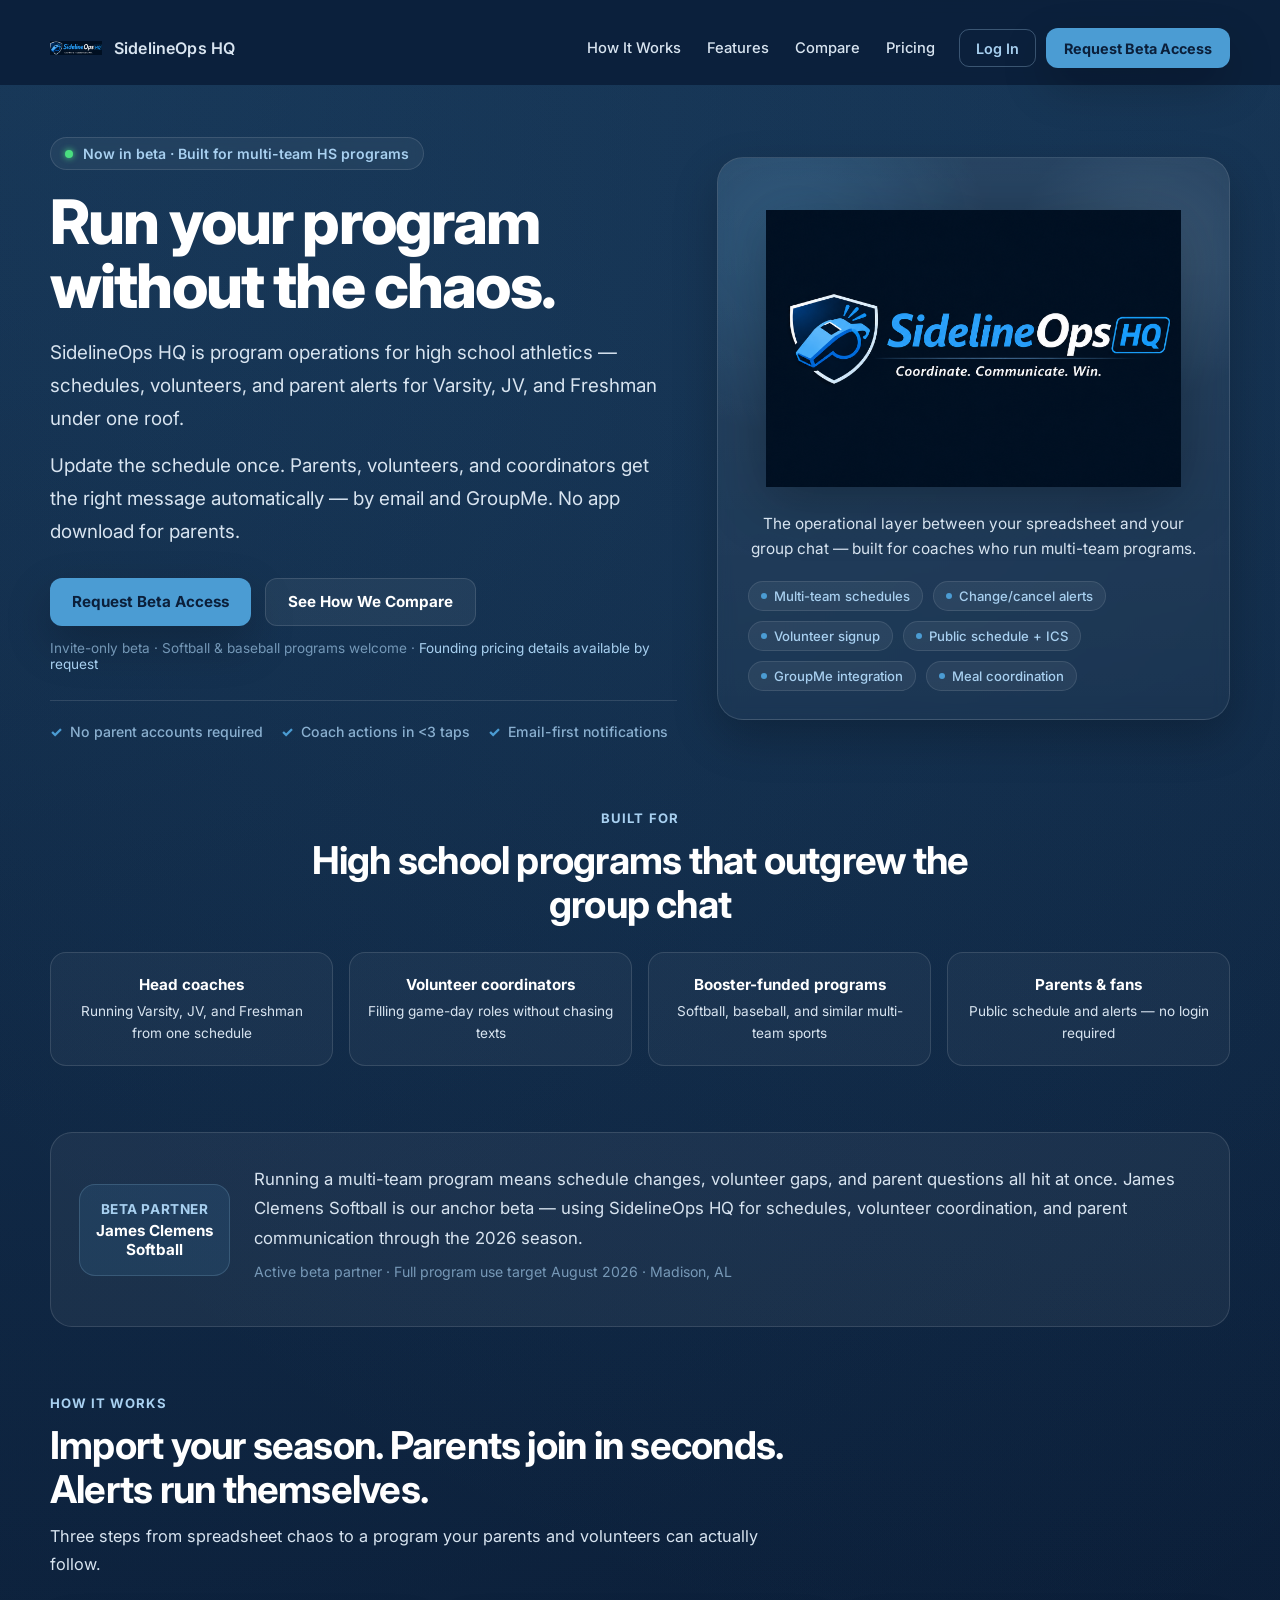
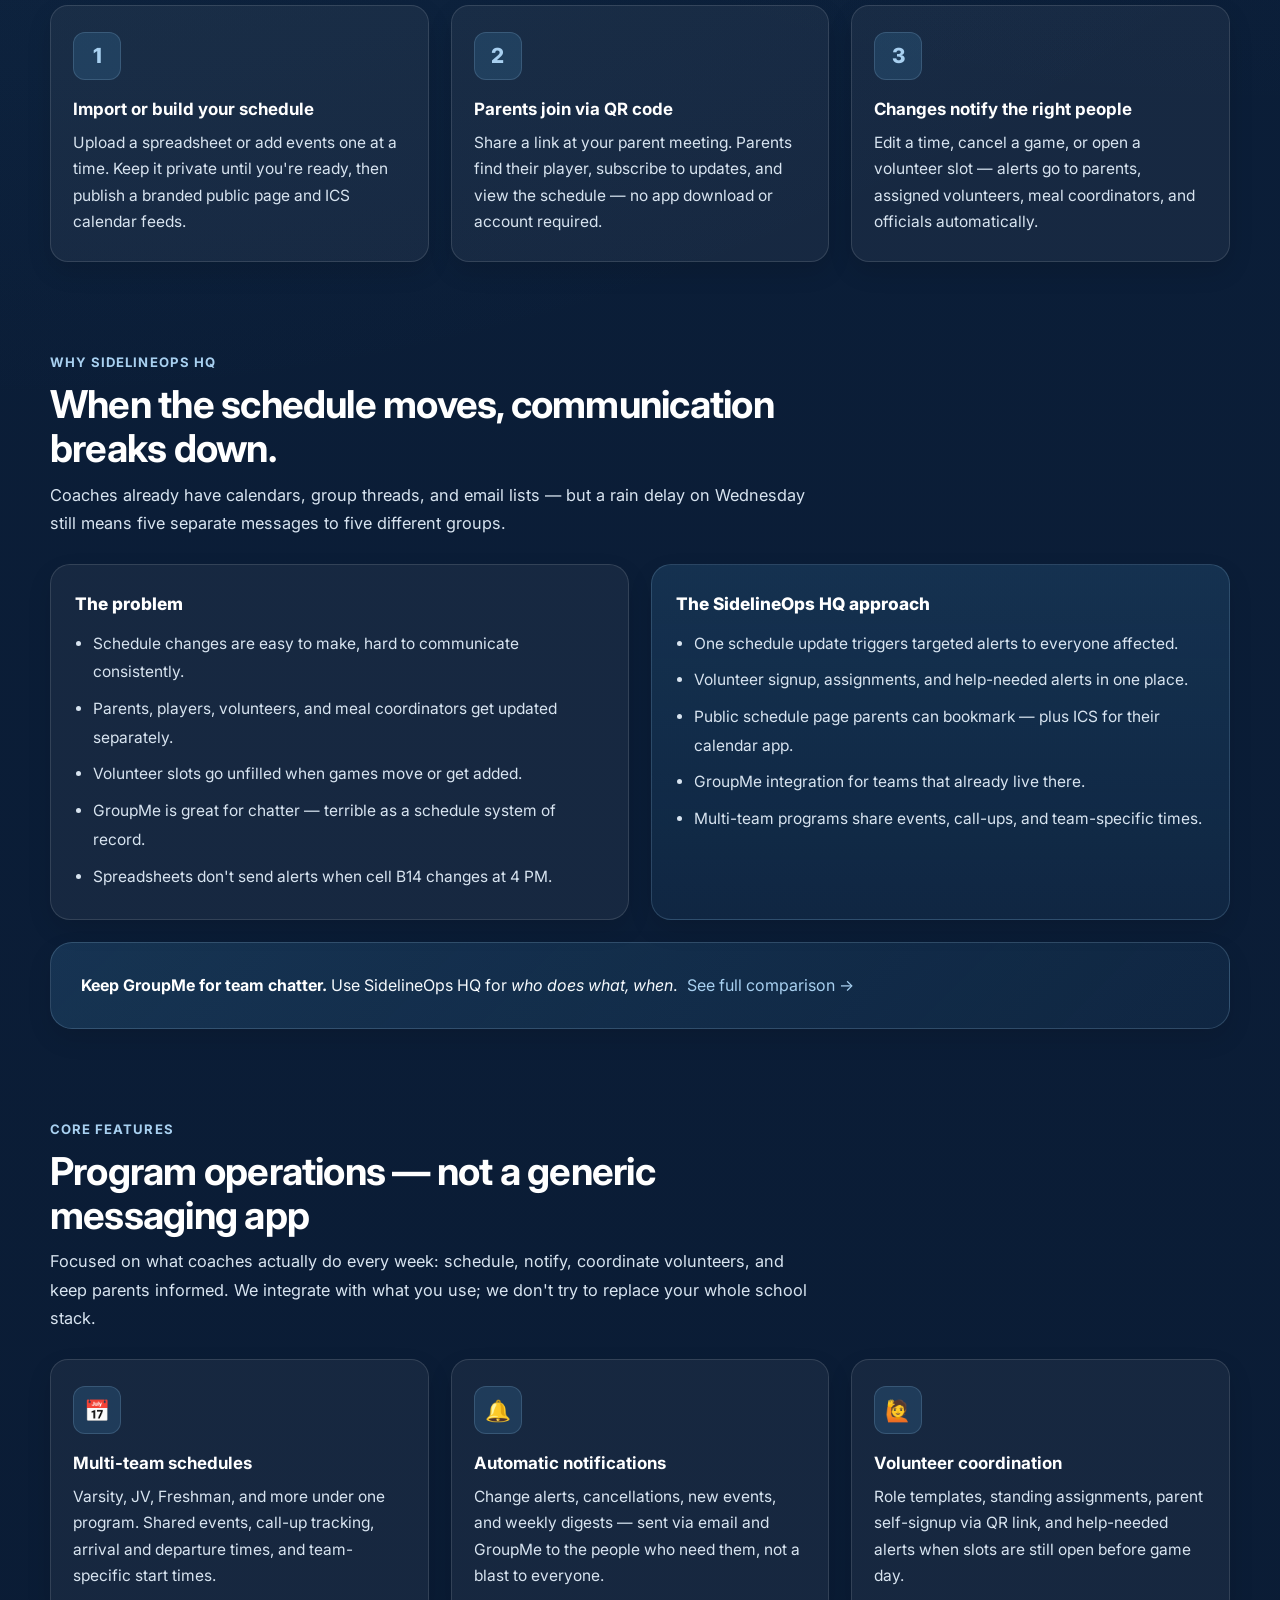
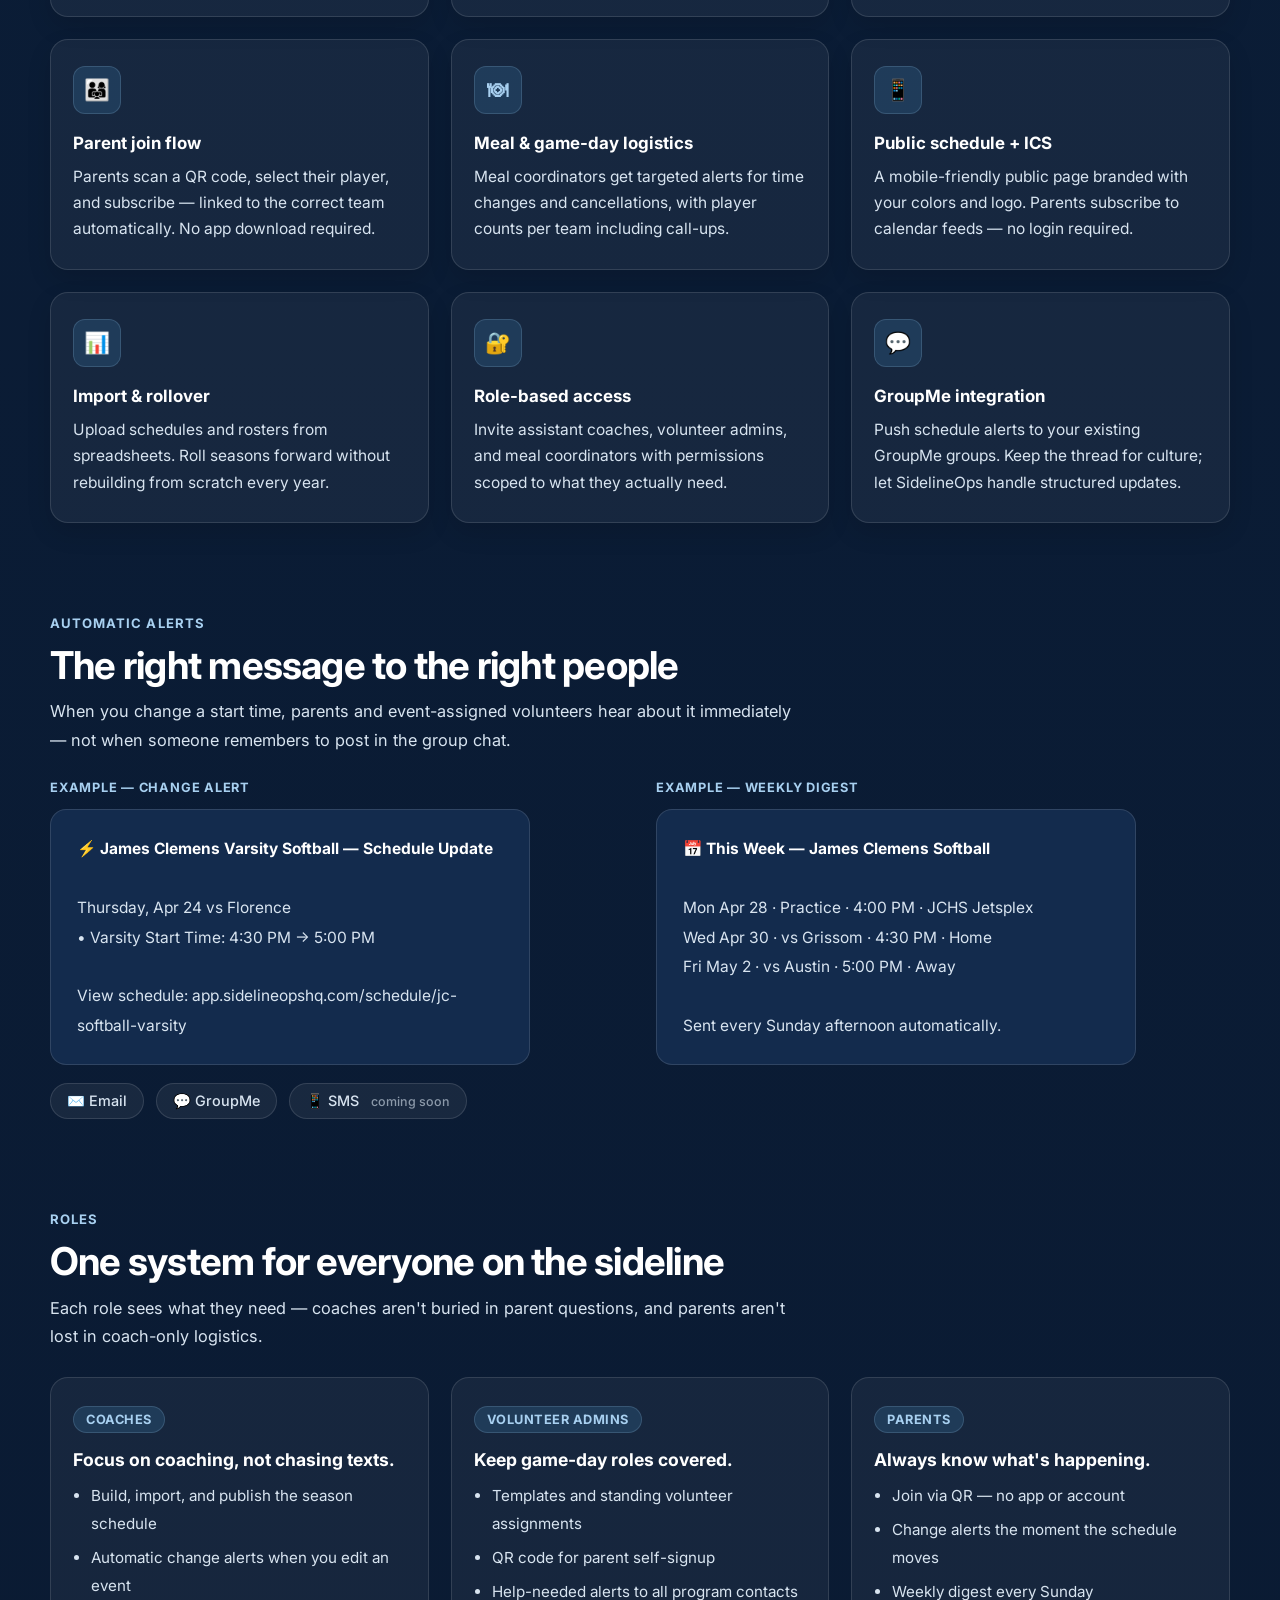
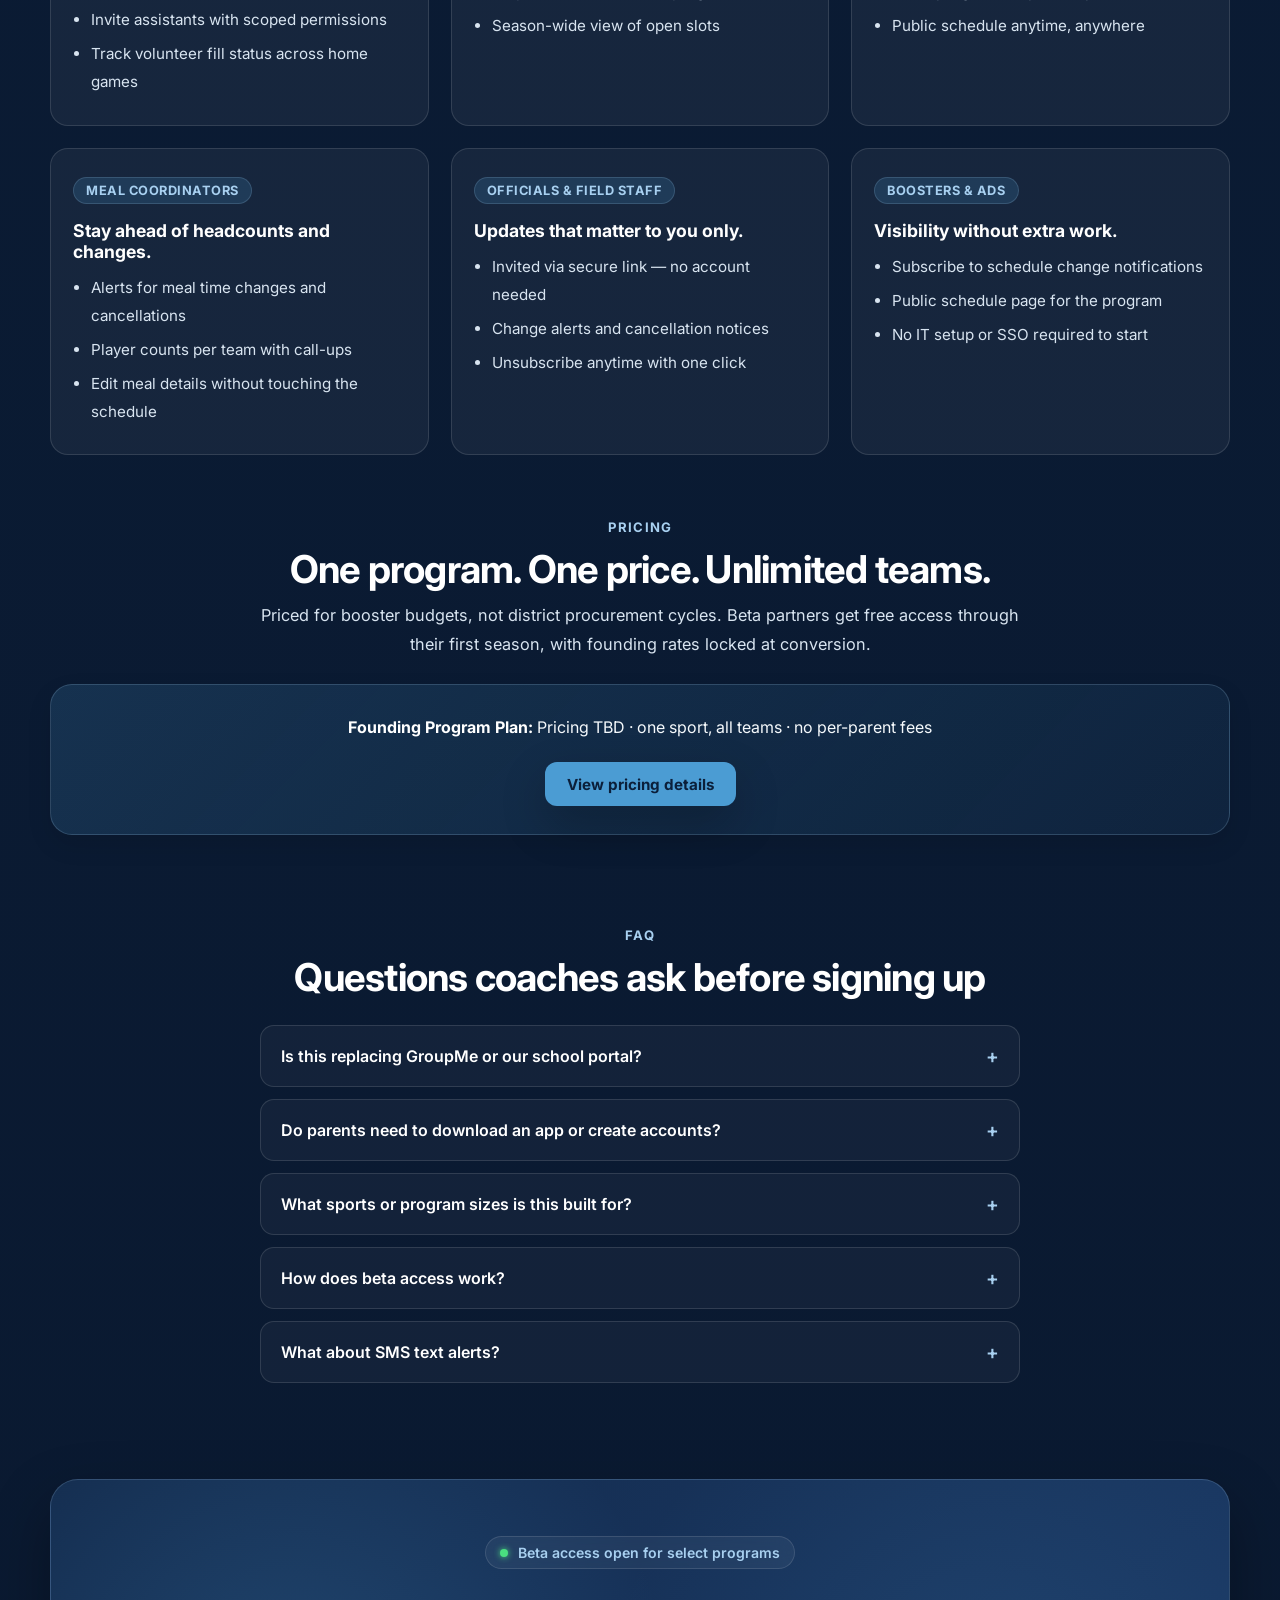
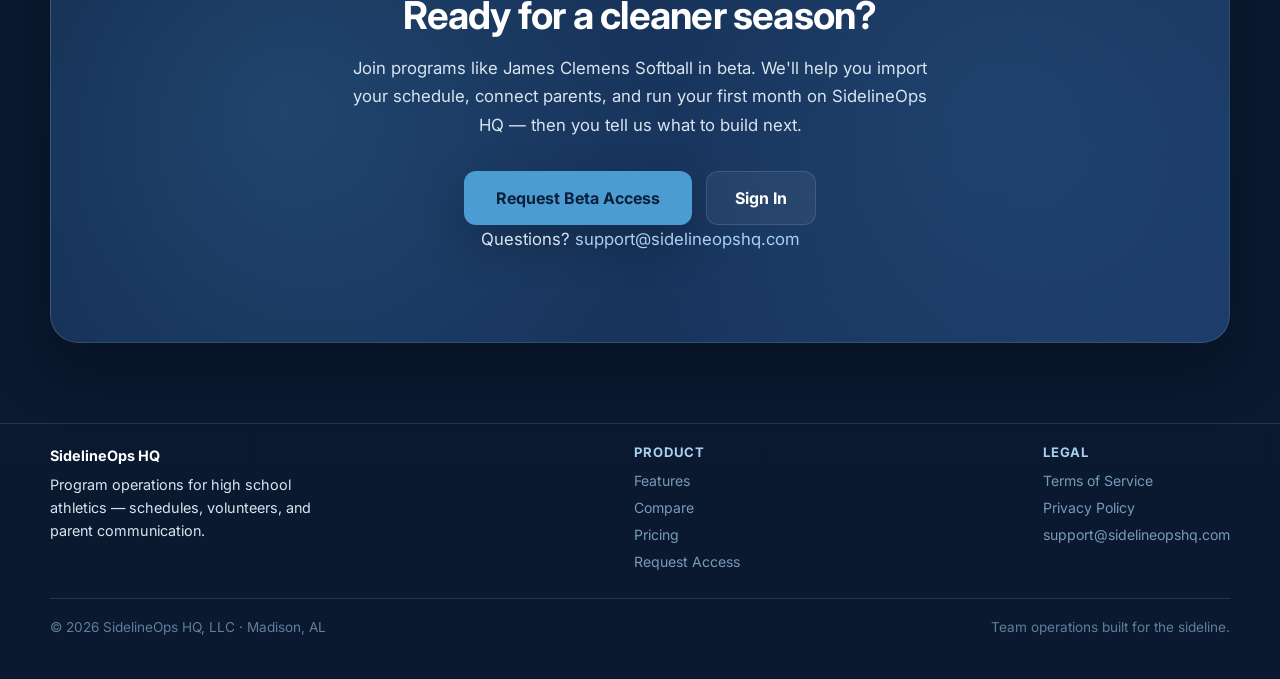
==== index.html @ b959f6b9 "Update pricing tier placeholders" ====
<!DOCTYPE html>
<html lang="en">
<head>
  <meta charset="UTF-8" />
  <meta name="viewport" content="width=device-width, initial-scale=1.0" />
  <title>SidelineOps HQ | Program operations for high school athletics</title>
  <meta name="description" content="Schedules, volunteers, and parent alerts for high school athletic programs. Multi-team support, automatic change notifications, public schedule — no parent app required." />
  <link rel="canonical" href="https://www.sidelineopshq.com/" />
  <meta property="og:type" content="website" />
  <meta property="og:url" content="https://www.sidelineopshq.com/" />
  <meta property="og:title" content="SidelineOps HQ — Run your program without the chaos" />
  <meta property="og:description" content="Program operations for high school athletics. Schedules, volunteers, and parent communication for Varsity, JV, and Freshman — in one place." />
  <meta property="og:image" content="https://www.sidelineopshq.com/assets/sidelineops-logo.png" />
  <meta name="twitter:card" content="summary_large_image" />
  <meta name="twitter:title" content="SidelineOps HQ — High school athletic program operations" />
  <meta name="twitter:description" content="Update your schedule once. Parents, volunteers, and coordinators get the right alert automatically." />
  <link rel="preconnect" href="https://fonts.googleapis.com" />
  <link rel="preconnect" href="https://fonts.gstatic.com" crossorigin />
  <link href="https://fonts.googleapis.com/css2?family=Inter:wght@400;500;600;700;800&display=swap" rel="stylesheet" />
  <link rel="icon" href="assets/sidelineops-favicon.ico" />
  <link rel="stylesheet" href="assets/site.css" />
  <script type="application/ld+json">
  {
    "@context": "https://schema.org",
    "@type": "SoftwareApplication",
    "name": "SidelineOps HQ",
    "applicationCategory": "BusinessApplication",
    "operatingSystem": "Web",
    "description": "Program operations platform for high school athletics — schedules, volunteers, and parent communication.",
    "url": "https://app.sidelineopshq.com",
    "offers": {
      "@type": "Offer",
      "price": "TBD",
      "priceCurrency": "USD"
    }
  }
  </script>
</head>
<body>
  <div class="page">

    <header class="topbar">
      <div class="container brand-row">
        <a class="brand-mini" href="index.html">
          <img src="assets/sidelineops-logo-cropped.png" alt="SidelineOps HQ logo" />
          <span>SidelineOps HQ</span>
        </a>
        <nav class="nav-actions" aria-label="Main navigation">
          <div class="nav-links">
            <a class="nav-link" href="#how-it-works">How It Works</a>
            <a class="nav-link" href="#features">Features</a>
            <a class="nav-link" href="compare.html">Compare</a>
            <a class="nav-link" href="pricing.html">Pricing</a>
          </div>
          <button class="menu-toggle" type="button" aria-label="Open menu" aria-expanded="false">☰</button>
          <div class="nav-cta-group">
            <a class="btn-outline-small" href="https://app.sidelineopshq.com/login">Log In</a>
            <a class="btn btn-primary" style="min-height:40px;padding:0 18px;font-size:0.9rem;" href="https://app.sidelineopshq.com/signup">Request Beta Access</a>
          </div>
        </nav>
      </div>
    </header>

    <main>

      <!-- HERO -->
      <section class="hero">
        <div class="container hero-shell">
          <div class="hero-copy">
            <div class="eyebrow">
              <span class="beta-dot"></span>
              Now in beta · Built for multi-team HS programs
            </div>

            <h1>Run your program without the chaos.</h1>

            <p class="lead">
              SidelineOps HQ is program operations for high school athletics — schedules, volunteers,
              and parent alerts for Varsity, JV, and Freshman under one roof.
            </p>

            <p class="lead">
              Update the schedule once. Parents, volunteers, and coordinators get the right message
              automatically — by email and GroupMe. No app download for parents.
            </p>

            <div class="hero-actions">
              <a class="btn btn-primary" href="https://app.sidelineopshq.com/signup">
                Request Beta Access
              </a>
              <a class="btn btn-secondary" href="compare.html">
                See How We Compare
              </a>
            </div>
            <p class="hero-note">Invite-only beta · Softball &amp; baseball programs welcome · <a href="pricing.html" style="color:var(--carolina-light);">Founding pricing details available by request</a></p>

            <div class="hero-trust">
              <div class="trust-item"><span class="trust-icon">✓</span> No parent accounts required</div>
              <div class="trust-item"><span class="trust-icon">✓</span> Coach actions in &lt;3 taps</div>
              <div class="trust-item"><span class="trust-icon">✓</span> Email-first notifications</div>
            </div>
          </div>

          <div class="hero-panel">
            <div class="logo-card">
              <div class="logo-wrap">
                <img src="assets/sidelineops-logo.png" alt="SidelineOps HQ full logo" />
              </div>
              <div class="logo-caption">
                The operational layer between your spreadsheet and your group chat — built for coaches who run multi-team programs.
              </div>
              <div class="stat-row">
                <div class="stat-pill"><span class="stat-pill-dot"></span> Multi-team schedules</div>
                <div class="stat-pill"><span class="stat-pill-dot"></span> Change/cancel alerts</div>
                <div class="stat-pill"><span class="stat-pill-dot"></span> Volunteer signup</div>
                <div class="stat-pill"><span class="stat-pill-dot"></span> Public schedule + ICS</div>
                <div class="stat-pill"><span class="stat-pill-dot"></span> GroupMe integration</div>
                <div class="stat-pill"><span class="stat-pill-dot"></span> Meal coordination</div>
              </div>
            </div>
          </div>
        </div>
      </section>

      <!-- ICP -->
      <section class="section" style="padding-top:0;padding-bottom:40px;">
        <div class="container">
          <div class="section-header center">
            <div class="section-label">Built for</div>
            <h2>High school programs that outgrew the group chat</h2>
          </div>
          <div class="icp-grid">
            <div class="icp-item">
              <strong>Head coaches</strong>
              <span>Running Varsity, JV, and Freshman from one schedule</span>
            </div>
            <div class="icp-item">
              <strong>Volunteer coordinators</strong>
              <span>Filling game-day roles without chasing texts</span>
            </div>
            <div class="icp-item">
              <strong>Booster-funded programs</strong>
              <span>Softball, baseball, and similar multi-team sports</span>
            </div>
            <div class="icp-item">
              <strong>Parents &amp; fans</strong>
              <span>Public schedule and alerts — no login required</span>
            </div>
          </div>
        </div>
      </section>

      <!-- SOCIAL PROOF -->
      <section class="section" style="padding-top:0;padding-bottom:40px;">
        <div class="container">
          <div class="proof-band">
            <div class="proof-badge">
              <strong>Beta partner</strong>
              <span>James Clemens<br />Softball</span>
            </div>
            <div>
              <p class="proof-quote">
                Running a multi-team program means schedule changes, volunteer gaps, and parent questions
                all hit at once. James Clemens Softball is our anchor beta — using SidelineOps HQ for schedules,
                volunteer coordination, and parent communication through the 2026 season.
              </p>
              <p class="proof-attribution">Active beta partner · Full program use target August 2026 · Madison, AL</p>
            </div>
          </div>
        </div>
      </section>

      <!-- HOW IT WORKS -->
      <section class="section" id="how-it-works">
        <div class="container">
          <div class="section-header">
            <div class="section-label">How It Works</div>
            <h2>Import your season. Parents join in seconds. Alerts run themselves.</h2>
            <p class="section-subtext">
              Three steps from spreadsheet chaos to a program your parents and volunteers can actually follow.
            </p>
          </div>

          <div class="features">
            <div class="feature-card">
              <div class="feature-icon">1</div>
              <h3>Import or build your schedule</h3>
              <p>
                Upload a spreadsheet or add events one at a time. Keep it private until you're ready,
                then publish a branded public page and ICS calendar feeds.
              </p>
            </div>
            <div class="feature-card">
              <div class="feature-icon">2</div>
              <h3>Parents join via QR code</h3>
              <p>
                Share a link at your parent meeting. Parents find their player, subscribe to updates,
                and view the schedule — no app download or account required.
              </p>
            </div>
            <div class="feature-card">
              <div class="feature-icon">3</div>
              <h3>Changes notify the right people</h3>
              <p>
                Edit a time, cancel a game, or open a volunteer slot — alerts go to parents,
                assigned volunteers, meal coordinators, and officials automatically.
              </p>
            </div>
          </div>
        </div>
      </section>

      <!-- PROBLEM / SOLUTION -->
      <section class="section" id="why">
        <div class="container">
          <div class="section-header">
            <div class="section-label">Why SidelineOps HQ</div>
            <h2>When the schedule moves, communication breaks down.</h2>
            <p class="section-subtext">
              Coaches already have calendars, group threads, and email lists — but a rain delay on Wednesday
              still means five separate messages to five different groups.
            </p>
          </div>

          <div class="problem-solution-grid">
            <div class="ps-card problem-card">
              <div class="ps-title">The problem</div>
              <ul class="ps-list">
                <li>Schedule changes are easy to make, hard to communicate consistently.</li>
                <li>Parents, players, volunteers, and meal coordinators get updated separately.</li>
                <li>Volunteer slots go unfilled when games move or get added.</li>
                <li>GroupMe is great for chatter — terrible as a schedule system of record.</li>
                <li>Spreadsheets don't send alerts when cell B14 changes at 4 PM.</li>
              </ul>
            </div>

            <div class="ps-card solution-card">
              <div class="ps-title">The SidelineOps HQ approach</div>
              <ul class="ps-list">
                <li>One schedule update triggers targeted alerts to everyone affected.</li>
                <li>Volunteer signup, assignments, and help-needed alerts in one place.</li>
                <li>Public schedule page parents can bookmark — plus ICS for their calendar app.</li>
                <li>GroupMe integration for teams that already live there.</li>
                <li>Multi-team programs share events, call-ups, and team-specific times.</li>
              </ul>
            </div>
          </div>

          <div class="highlight-band" style="margin-top:22px;">
            <strong>Keep GroupMe for team chatter.</strong> Use SidelineOps HQ for <em>who does what, when</em>.
            <a href="compare.html" style="color:var(--carolina-light);margin-left:6px;">See full comparison →</a>
          </div>
        </div>
      </section>

      <!-- CORE FEATURES -->
      <section class="section" id="features">
        <div class="container">
          <div class="section-header">
            <div class="section-label">Core Features</div>
            <h2>Program operations — not a generic messaging app</h2>
            <p class="section-subtext">
              Focused on what coaches actually do every week: schedule, notify, coordinate volunteers,
              and keep parents informed. We integrate with what you use; we don't try to replace your whole school stack.
            </p>
          </div>

          <div class="features">
            <div class="feature-card">
              <div class="feature-icon">📅</div>
              <h3>Multi-team schedules</h3>
              <p>
                Varsity, JV, Freshman, and more under one program. Shared events, call-up tracking,
                arrival and departure times, and team-specific start times.
              </p>
            </div>

            <div class="feature-card">
              <div class="feature-icon">🔔</div>
              <h3>Automatic notifications</h3>
              <p>
                Change alerts, cancellations, new events, and weekly digests — sent via email and GroupMe
                to the people who need them, not a blast to everyone.
              </p>
            </div>

            <div class="feature-card">
              <div class="feature-icon">🙋</div>
              <h3>Volunteer coordination</h3>
              <p>
                Role templates, standing assignments, parent self-signup via QR link, and help-needed
                alerts when slots are still open before game day.
              </p>
            </div>

            <div class="feature-card">
              <div class="feature-icon">👨‍👩‍👧</div>
              <h3>Parent join flow</h3>
              <p>
                Parents scan a QR code, select their player, and subscribe — linked to the correct team
                automatically. No app download required.
              </p>
            </div>

            <div class="feature-card">
              <div class="feature-icon">🍽</div>
              <h3>Meal &amp; game-day logistics</h3>
              <p>
                Meal coordinators get targeted alerts for time changes and cancellations, with player
                counts per team including call-ups.
              </p>
            </div>

            <div class="feature-card">
              <div class="feature-icon">📱</div>
              <h3>Public schedule + ICS</h3>
              <p>
                A mobile-friendly public page branded with your colors and logo. Parents subscribe
                to calendar feeds — no login required.
              </p>
            </div>

            <div class="feature-card">
              <div class="feature-icon">📊</div>
              <h3>Import &amp; rollover</h3>
              <p>
                Upload schedules and rosters from spreadsheets. Roll seasons forward without rebuilding
                from scratch every year.
              </p>
            </div>

            <div class="feature-card">
              <div class="feature-icon">🔐</div>
              <h3>Role-based access</h3>
              <p>
                Invite assistant coaches, volunteer admins, and meal coordinators with permissions
                scoped to what they actually need.
              </p>
            </div>

            <div class="feature-card">
              <div class="feature-icon">💬</div>
              <h3>GroupMe integration</h3>
              <p>
                Push schedule alerts to your existing GroupMe groups. Keep the thread for culture;
                let SidelineOps handle structured updates.
              </p>
            </div>
          </div>
        </div>
      </section>

      <!-- NOTIFICATION CHANNELS -->
      <section class="section">
        <div class="container">
          <div class="section-header">
            <div class="section-label">Automatic alerts</div>
            <h2>The right message to the right people</h2>
            <p class="section-subtext">
              When you change a start time, parents and event-assigned volunteers hear about it immediately —
              not when someone remembers to post in the group chat.
            </p>
          </div>

          <div class="message-demo-grid">
            <div>
              <div class="message-label">Example — Change alert</div>
              <div class="message-demo">
                <strong>⚡ James Clemens Varsity Softball — Schedule Update</strong><br /><br />
                Thursday, Apr 24 vs Florence<br />
                • Varsity Start Time: 4:30 PM → 5:00 PM<br /><br />
                View schedule: app.sidelineopshq.com/schedule/jc-softball-varsity
              </div>

              <div class="channels-row" style="margin-top:18px;">
                <div class="channel-chip">✉️ Email</div>
                <div class="channel-chip">💬 GroupMe</div>
                <div class="channel-chip">📱 SMS <span style="font-size:0.78rem;opacity:0.6;margin-left:4px;">coming soon</span></div>
              </div>
            </div>

            <div>
              <div class="message-label">Example — Weekly digest</div>
              <div class="message-demo">
                <strong>📅 This Week — James Clemens Softball</strong><br /><br />
                Mon Apr 28 · Practice · 4:00 PM · JCHS Jetsplex<br />
                Wed Apr 30 · vs Grissom · 4:30 PM · Home<br />
                Fri May 2 · vs Austin · 5:00 PM · Away<br /><br />
                Sent every Sunday afternoon automatically.
              </div>
            </div>
          </div>
        </div>
      </section>

      <!-- WHO IT'S FOR -->
      <section class="section">
        <div class="container">
          <div class="section-header">
            <div class="section-label">Roles</div>
            <h2>One system for everyone on the sideline</h2>
            <p class="section-subtext">
              Each role sees what they need — coaches aren't buried in parent questions,
              and parents aren't lost in coach-only logistics.
            </p>
          </div>

          <div class="role-grid">
            <div class="role-card">
              <div class="role-badge">Coaches</div>
              <h3>Focus on coaching, not chasing texts.</h3>
              <ul>
                <li>Build, import, and publish the season schedule</li>
                <li>Automatic change alerts when you edit an event</li>
                <li>Invite assistants with scoped permissions</li>
                <li>Track volunteer fill status across home games</li>
              </ul>
            </div>

            <div class="role-card">
              <div class="role-badge">Volunteer admins</div>
              <h3>Keep game-day roles covered.</h3>
              <ul>
                <li>Templates and standing volunteer assignments</li>
                <li>QR code for parent self-signup</li>
                <li>Help-needed alerts to all program contacts</li>
                <li>Season-wide view of open slots</li>
              </ul>
            </div>

            <div class="role-card">
              <div class="role-badge">Parents</div>
              <h3>Always know what's happening.</h3>
              <ul>
                <li>Join via QR — no app or account</li>
                <li>Change alerts the moment the schedule moves</li>
                <li>Weekly digest every Sunday</li>
                <li>Public schedule anytime, anywhere</li>
              </ul>
            </div>

            <div class="role-card">
              <div class="role-badge">Meal coordinators</div>
              <h3>Stay ahead of headcounts and changes.</h3>
              <ul>
                <li>Alerts for meal time changes and cancellations</li>
                <li>Player counts per team with call-ups</li>
                <li>Edit meal details without touching the schedule</li>
              </ul>
            </div>

            <div class="role-card">
              <div class="role-badge">Officials &amp; field staff</div>
              <h3>Updates that matter to you only.</h3>
              <ul>
                <li>Invited via secure link — no account needed</li>
                <li>Change alerts and cancellation notices</li>
                <li>Unsubscribe anytime with one click</li>
              </ul>
            </div>

            <div class="role-card">
              <div class="role-badge">Boosters &amp; ADs</div>
              <h3>Visibility without extra work.</h3>
              <ul>
                <li>Subscribe to schedule change notifications</li>
                <li>Public schedule page for the program</li>
                <li>No IT setup or SSO required to start</li>
              </ul>
            </div>
          </div>
        </div>
      </section>

      <!-- PRICING TEASER -->
      <section class="section" style="padding-top:0;">
        <div class="container">
          <div class="section-header center">
            <div class="section-label">Pricing</div>
            <h2>One program. One price. Unlimited teams.</h2>
            <p class="section-subtext">
              Priced for booster budgets, not district procurement cycles.
              Beta partners get free access through their first season, with founding rates locked at conversion.
            </p>
          </div>
          <div class="highlight-band center">
            <strong>Founding Program Plan:</strong> Pricing TBD · one sport, all teams · no per-parent fees<br />
            <a class="btn btn-primary" style="margin-top:20px;min-height:44px;" href="pricing.html">View pricing details</a>
          </div>
        </div>
      </section>

      <!-- FAQ -->
      <section class="section" id="faq">
        <div class="container">
          <div class="section-header center">
            <div class="section-label">FAQ</div>
            <h2>Questions coaches ask before signing up</h2>
          </div>

          <div class="faq-list">
            <div class="faq-item">
              <button class="faq-question" type="button" aria-expanded="false">
                Is this replacing GroupMe or our school portal?
                <span class="faq-icon">+</span>
              </button>
              <div class="faq-answer">
                No. SidelineOps HQ is the operational layer for schedules, volunteers, and structured alerts.
                Keep GroupMe for team culture and your school portal for the official public record.
                We sit beside them — and integrate with GroupMe for notifications.
              </div>
            </div>

            <div class="faq-item">
              <button class="faq-question" type="button" aria-expanded="false">
                Do parents need to download an app or create accounts?
                <span class="faq-icon">+</span>
              </button>
              <div class="faq-answer">
                No. Parents join via a QR code or link, select their player, and receive email updates.
                They can view the public schedule and subscribe to an ICS calendar feed without logging in.
              </div>
            </div>

            <div class="faq-item">
              <button class="faq-question" type="button" aria-expanded="false">
                What sports or program sizes is this built for?
                <span class="faq-icon">+</span>
              </button>
              <div class="faq-answer">
                We're focused on high school programs with multiple teams (Varsity, JV, Freshman) —
                especially softball and baseball where schedule and volunteer complexity is highest.
                Single-team programs work too, but multi-team is where SidelineOps HQ shines.
              </div>
            </div>

            <div class="faq-item">
              <button class="faq-question" type="button" aria-expanded="false">
                How does beta access work?
                <span class="faq-icon">+</span>
              </button>
              <div class="faq-answer">
                Beta is invite-only. Request access with your program name and sport — we'll reach out
                to schedule a short onboarding call, help import your schedule, and get parents connected
                before your season ramps up.
              </div>
            </div>

            <div class="faq-item">
              <button class="faq-question" type="button" aria-expanded="false">
                What about SMS text alerts?
                <span class="faq-icon">+</span>
              </button>
              <div class="faq-answer">
                Email is our primary channel in beta — it reaches parents reliably without per-message costs.
                GroupMe covers teams that prefer instant mobile notifications. SMS is on the roadmap;
                we'll add it when programs need it, not before.
              </div>
            </div>
          </div>
        </div>
      </section>

      <!-- BETA CTA -->
      <section class="cta-section" id="beta">
        <div class="container">
          <div class="cta-card">
            <div class="eyebrow" style="display:inline-flex;margin-bottom:24px;">
              <span class="beta-dot"></span>
              Beta access open for select programs
            </div>
            <h2>Ready for a cleaner season?</h2>
            <p>
              Join programs like James Clemens Softball in beta. We'll help you import your schedule,
              connect parents, and run your first month on SidelineOps HQ — then you tell us what to build next.
            </p>
            <div class="cta-actions">
              <a class="btn btn-primary" style="min-height:54px;padding:0 32px;font-size:1rem;" href="https://app.sidelineopshq.com/signup">
                Request Beta Access
              </a>
              <a class="btn btn-secondary" style="min-height:54px;padding:0 28px;font-size:1rem;" href="https://app.sidelineopshq.com/login">
                Sign In
              </a>
            </div>
            <p class="cta-note">Questions? <a href="mailto:support@sidelineopshq.com" style="color:var(--carolina-light);">support@sidelineopshq.com</a></p>
          </div>
        </div>
      </section>

    </main>

    <footer class="footer">
      <div class="container footer-inner">
        <div class="footer-brand">
          <strong>SidelineOps HQ</strong>
          Program operations for high school athletics — schedules, volunteers, and parent communication.
        </div>
        <div>
          <div class="footer-col-title">Product</div>
          <div class="footer-links">
            <a href="#features">Features</a>
            <a href="compare.html">Compare</a>
            <a href="pricing.html">Pricing</a>
            <a href="https://app.sidelineopshq.com/signup">Request Access</a>
          </div>
        </div>
        <div>
          <div class="footer-col-title">Legal</div>
          <div class="footer-links">
            <a href="https://app.sidelineopshq.com/legal/terms">Terms of Service</a>
            <a href="https://app.sidelineopshq.com/legal/privacy">Privacy Policy</a>
            <a href="mailto:support@sidelineopshq.com">support@sidelineopshq.com</a>
          </div>
        </div>
        <div class="footer-bottom">
          <span>© 2026 SidelineOps HQ, LLC · Madison, AL</span>
          <span>Team operations built for the sideline.</span>
        </div>
      </div>
    </footer>

  </div>
  <script src="assets/site.js"></script>
</body>
</html>
---- assets/site.css ----
:root {
  --navy: #0b1f3a;
  --navy-2: #132b4d;
  --navy-3: #1b3a67;
  --carolina: #4b9cd3;
  --carolina-light: #a8d0f0;
  --white: #ffffff;
  --off-white: #f5f9fc;
  --text-soft: #d8e4f0;
  --border: rgba(255,255,255,0.12);
  --shadow: 0 18px 45px rgba(0,0,0,0.22);
  --radius: 18px;
  --max-width: 1180px;
}

* { box-sizing: border-box; }
html { scroll-behavior: smooth; }

body {
  margin: 0;
  font-family: "Inter", sans-serif;
  background:
    radial-gradient(circle at top left, rgba(75,156,211,0.18), transparent 28%),
    radial-gradient(circle at top right, rgba(75,156,211,0.12), transparent 24%),
    linear-gradient(180deg, var(--navy) 0%, #0a1930 100%);
  color: var(--white);
  min-height: 100vh;
}

a { color: inherit; text-decoration: none; }

.container {
  width: min(100% - 32px, var(--max-width));
  margin: 0 auto;
}

/* ── TOPBAR ── */
.topbar {
  padding: 22px 0 10px;
  position: sticky;
  top: 0;
  z-index: 100;
  background: rgba(11, 31, 58, 0.92);
  backdrop-filter: blur(12px);
  border-bottom: 1px solid transparent;
}

.topbar.scrolled { border-bottom-color: var(--border); }

.brand-row {
  display: flex;
  align-items: center;
  justify-content: space-between;
  gap: 16px;
}

.brand-mini {
  display: flex;
  align-items: center;
  gap: 12px;
  color: var(--text-soft);
  font-weight: 600;
  letter-spacing: 0.01em;
}

.brand-mini img {
  width: 52px;
  height: 52px;
  object-fit: contain;
  border-radius: 10px;
}

.nav-actions {
  display: flex;
  align-items: center;
  gap: 4px;
}

.nav-links {
  display: flex;
  align-items: center;
  gap: 2px;
}

.nav-link {
  color: var(--text-soft);
  font-size: 0.92rem;
  font-weight: 500;
  padding: 8px 12px;
  border-radius: 10px;
  transition: color 0.18s, background 0.18s;
}

.nav-link:hover,
.nav-link.active {
  color: var(--white);
  background: rgba(255,255,255,0.07);
}

.nav-cta-group {
  display: flex;
  align-items: center;
  gap: 10px;
  margin-left: 8px;
}

.menu-toggle {
  display: none;
  background: rgba(255,255,255,0.06);
  border: 1px solid var(--border);
  border-radius: 10px;
  color: var(--white);
  padding: 10px 12px;
  cursor: pointer;
  font-size: 1.1rem;
  line-height: 1;
}

/* ── BUTTONS ── */
.btn {
  display: inline-flex;
  align-items: center;
  justify-content: center;
  min-height: 48px;
  padding: 0 22px;
  border-radius: 12px;
  font-weight: 700;
  font-size: 0.95rem;
  transition: transform 0.18s ease, box-shadow 0.18s ease, background 0.18s ease;
  box-shadow: var(--shadow);
  white-space: nowrap;
}

.btn:hover { transform: translateY(-1px); }

.btn-primary { background: var(--carolina); color: var(--navy); }
.btn-primary:hover { background: #66acda; }

.btn-secondary {
  background: rgba(255,255,255,0.06);
  color: var(--white);
  border: 1px solid var(--border);
  box-shadow: none;
}
.btn-secondary:hover { background: rgba(255,255,255,0.10); }

.btn-outline-small {
  display: inline-flex;
  align-items: center;
  justify-content: center;
  min-height: 38px;
  padding: 0 16px;
  border-radius: 10px;
  font-size: 0.9rem;
  font-weight: 600;
  background: transparent;
  color: var(--carolina-light);
  border: 1px solid rgba(168,208,240,0.3);
  box-shadow: none;
  transition: background 0.18s, border-color 0.18s;
}
.btn-outline-small:hover {
  background: rgba(75,156,211,0.12);
  border-color: rgba(168,208,240,0.5);
}

/* ── HERO ── */
.hero { padding: 34px 0 52px; }

.hero-shell {
  display: grid;
  grid-template-columns: 1.1fr 0.9fr;
  gap: 40px;
  align-items: center;
}

.hero-copy { padding: 18px 0; }

.eyebrow {
  display: inline-flex;
  align-items: center;
  gap: 10px;
  padding: 7px 14px;
  border: 1px solid var(--border);
  background: rgba(255,255,255,0.05);
  color: var(--carolina-light);
  border-radius: 999px;
  font-size: 0.88rem;
  font-weight: 600;
  margin-bottom: 20px;
  backdrop-filter: blur(8px);
}

.beta-dot {
  width: 8px;
  height: 8px;
  border-radius: 50%;
  background: #4ade80;
  box-shadow: 0 0 6px #4ade80;
  animation: pulse 2s infinite;
}

@keyframes pulse {
  0%, 100% { opacity: 1; }
  50% { opacity: 0.4; }
}

h1 {
  margin: 0 0 18px;
  font-size: clamp(2.4rem, 4.8vw, 4.2rem);
  line-height: 1.04;
  letter-spacing: -0.03em;
  font-weight: 800;
}

.page-hero h1 { font-size: clamp(2rem, 4vw, 3.2rem); }

.lead {
  margin: 0 0 14px;
  font-size: clamp(1rem, 1.8vw, 1.18rem);
  line-height: 1.75;
  color: var(--text-soft);
  max-width: 640px;
}

.hero-actions {
  display: flex;
  flex-wrap: wrap;
  gap: 14px;
  margin-top: 30px;
}

.hero-note {
  margin-top: 14px;
  font-size: 0.85rem;
  color: rgba(168,208,240,0.65);
}

.hero-trust {
  display: flex;
  flex-wrap: wrap;
  gap: 18px;
  margin-top: 28px;
  padding-top: 22px;
  border-top: 1px solid var(--border);
}

.trust-item {
  display: flex;
  align-items: center;
  gap: 8px;
  font-size: 0.88rem;
  color: rgba(168,208,240,0.8);
  font-weight: 500;
}

.trust-icon {
  color: var(--carolina);
  font-weight: 800;
}

.hero-panel { position: relative; }

.logo-card {
  position: relative;
  background: linear-gradient(180deg, rgba(255,255,255,0.08), rgba(255,255,255,0.03));
  border: 1px solid var(--border);
  border-radius: 26px;
  padding: 34px 30px 28px;
  box-shadow: var(--shadow);
  backdrop-filter: blur(8px);
  overflow: hidden;
}

.logo-card::before {
  content: "";
  position: absolute;
  inset: 0;
  background:
    radial-gradient(circle at 15% 15%, rgba(75,156,211,0.26), transparent 30%),
    radial-gradient(circle at 85% 18%, rgba(168,208,240,0.16), transparent 22%);
  pointer-events: none;
}

.logo-wrap {
  position: relative;
  z-index: 1;
  display: flex;
  justify-content: center;
  align-items: center;
  min-height: 240px;
  padding: 18px;
}

.logo-wrap img {
  width: min(100%, 420px);
  max-height: 280px;
  object-fit: contain;
  display: block;
  filter: drop-shadow(0 12px 28px rgba(0,0,0,0.28));
}

.logo-caption {
  position: relative;
  z-index: 1;
  margin-top: 6px;
  color: var(--text-soft);
  text-align: center;
  line-height: 1.65;
  font-size: 0.96rem;
}

.stat-row {
  display: flex;
  flex-wrap: wrap;
  gap: 10px;
  margin-top: 20px;
  position: relative;
  z-index: 1;
}

.stat-pill {
  display: flex;
  align-items: center;
  gap: 7px;
  padding: 6px 12px;
  border-radius: 999px;
  background: rgba(255,255,255,0.06);
  border: 1px solid rgba(255,255,255,0.1);
  font-size: 0.82rem;
  color: var(--carolina-light);
  font-weight: 500;
}

.stat-pill-dot {
  width: 6px;
  height: 6px;
  border-radius: 50%;
  background: var(--carolina);
}

/* ── SECTIONS ── */
.section { padding: 28px 0 64px; }

.page-hero {
  padding: 48px 0 32px;
  text-align: center;
}

.page-hero .lead {
  margin: 0 auto;
  max-width: 680px;
}

.section-header {
  max-width: 760px;
  margin-bottom: 26px;
}

.section-header.center {
  text-align: center;
  margin-left: auto;
  margin-right: auto;
}

.section-label {
  color: var(--carolina-light);
  font-weight: 700;
  letter-spacing: 0.08em;
  text-transform: uppercase;
  font-size: 0.82rem;
  margin-bottom: 12px;
}

h2 {
  margin: 0 0 10px;
  font-size: clamp(1.8rem, 3vw, 2.5rem);
  line-height: 1.15;
  letter-spacing: -0.02em;
}

.section-subtext {
  margin: 0;
  color: var(--text-soft);
  font-size: 1.02rem;
  line-height: 1.75;
}

/* ── FEATURE CARDS ── */
.features {
  display: grid;
  grid-template-columns: repeat(3, minmax(0, 1fr));
  gap: 22px;
  margin-top: 26px;
}

.features-2col { grid-template-columns: repeat(2, minmax(0, 1fr)); }

.feature-card {
  background: rgba(255,255,255,0.05);
  border: 1px solid var(--border);
  border-radius: var(--radius);
  padding: 26px 22px;
  box-shadow: 0 10px 24px rgba(0,0,0,0.12);
  transition: border-color 0.2s, transform 0.2s;
}

.feature-card:hover {
  border-color: rgba(75,156,211,0.35);
  transform: translateY(-2px);
}

.feature-icon {
  width: 48px;
  height: 48px;
  border-radius: 12px;
  background: rgba(75,156,211,0.18);
  color: var(--carolina-light);
  display: flex;
  align-items: center;
  justify-content: center;
  font-size: 1.3rem;
  font-weight: 800;
  margin-bottom: 18px;
  border: 1px solid rgba(168,208,240,0.18);
}

.feature-card h3 {
  margin: 0 0 10px;
  font-size: 1.06rem;
  line-height: 1.3;
}

.feature-card p {
  margin: 0;
  color: var(--text-soft);
  line-height: 1.7;
  font-size: 0.97rem;
}

/* ── PROBLEM / SOLUTION ── */
.problem-solution-grid {
  display: grid;
  grid-template-columns: repeat(2, minmax(0, 1fr));
  gap: 22px;
  margin-top: 26px;
}

.ps-card {
  border-radius: 20px;
  padding: 28px 24px;
  border: 1px solid var(--border);
  box-shadow: 0 10px 24px rgba(0,0,0,0.10);
}

.problem-card { background: rgba(255,255,255,0.05); }

.solution-card {
  background: linear-gradient(180deg, rgba(75,156,211,0.16), rgba(75,156,211,0.08));
  border: 1px solid rgba(168,208,240,0.18);
}

.ps-title {
  font-size: 1.08rem;
  font-weight: 800;
  margin-bottom: 16px;
  color: var(--white);
}

.ps-list {
  margin: 0;
  padding-left: 18px;
  color: var(--text-soft);
  line-height: 1.85;
  font-size: 0.97rem;
}

.ps-list li + li { margin-top: 8px; }

/* ── COMPARISON ── */
.compare-grid {
  display: grid;
  grid-template-columns: repeat(3, minmax(0, 1fr));
  gap: 22px;
  margin-top: 26px;
}

.compare-card {
  background: rgba(255,255,255,0.05);
  border: 1px solid var(--border);
  border-radius: var(--radius);
  padding: 26px 22px;
}

.compare-card.highlight {
  background: linear-gradient(180deg, rgba(75,156,211,0.18), rgba(75,156,211,0.08));
  border-color: rgba(168,208,240,0.28);
  box-shadow: 0 12px 32px rgba(0,0,0,0.18);
}

.compare-card h3 {
  margin: 0 0 8px;
  font-size: 1.1rem;
}

.compare-tag {
  display: inline-block;
  font-size: 0.75rem;
  font-weight: 700;
  letter-spacing: 0.05em;
  text-transform: uppercase;
  color: var(--carolina-light);
  margin-bottom: 14px;
}

.compare-card ul {
  margin: 0;
  padding: 0;
  list-style: none;
}

.compare-card li {
  position: relative;
  padding-left: 22px;
  color: var(--text-soft);
  font-size: 0.94rem;
  line-height: 1.65;
  margin-bottom: 10px;
}

.compare-card li::before {
  content: "•";
  position: absolute;
  left: 6px;
  color: var(--carolina);
}

.compare-card li.neg::before { content: "✕"; color: #f87171; }
.compare-card li.pos::before { content: "✓"; color: #4ade80; }

.compare-table-wrap {
  overflow-x: auto;
  margin-top: 26px;
  border-radius: var(--radius);
  border: 1px solid var(--border);
}

.compare-table {
  width: 100%;
  border-collapse: collapse;
  min-width: 640px;
}

.compare-table th,
.compare-table td {
  padding: 16px 18px;
  text-align: left;
  border-bottom: 1px solid var(--border);
  font-size: 0.94rem;
}

.compare-table th {
  background: rgba(255,255,255,0.06);
  color: var(--white);
  font-weight: 700;
}

.compare-table td { color: var(--text-soft); }

.compare-table tr:last-child td { border-bottom: none; }

.compare-table .col-highlight {
  background: rgba(75,156,211,0.1);
  color: var(--white);
}

.check { color: #4ade80; font-weight: 700; }
.cross { color: #f87171; font-weight: 700; }
.partial { color: var(--carolina-light); font-weight: 600; }

/* ── SOCIAL PROOF ── */
.proof-band {
  margin-top: 26px;
  padding: 32px 28px;
  background: rgba(255,255,255,0.05);
  border: 1px solid var(--border);
  border-radius: 22px;
  display: grid;
  grid-template-columns: auto 1fr;
  gap: 24px;
  align-items: center;
}

.proof-badge {
  display: flex;
  flex-direction: column;
  align-items: center;
  justify-content: center;
  min-width: 120px;
  padding: 16px;
  background: rgba(75,156,211,0.12);
  border-radius: 16px;
  border: 1px solid rgba(168,208,240,0.18);
  text-align: center;
}

.proof-badge strong {
  display: block;
  font-size: 0.85rem;
  letter-spacing: 0.04em;
  text-transform: uppercase;
  color: var(--carolina-light);
  margin-bottom: 4px;
}

.proof-badge span {
  font-size: 0.95rem;
  font-weight: 700;
  color: var(--white);
}

.proof-quote {
  margin: 0;
  font-size: 1.05rem;
  line-height: 1.75;
  color: var(--text-soft);
}

.proof-attribution {
  margin-top: 10px;
  font-size: 0.88rem;
  color: rgba(168,208,240,0.65);
  font-style: normal;
}

/* ── ROLE CARDS ── */
.role-grid {
  display: grid;
  grid-template-columns: repeat(3, minmax(0, 1fr));
  gap: 22px;
  margin-top: 26px;
}

.role-card {
  background: rgba(255,255,255,0.05);
  border: 1px solid var(--border);
  border-radius: var(--radius);
  padding: 28px 22px;
}

.role-badge {
  display: inline-block;
  padding: 5px 12px;
  border-radius: 999px;
  font-size: 0.8rem;
  font-weight: 700;
  letter-spacing: 0.04em;
  text-transform: uppercase;
  margin-bottom: 16px;
  background: rgba(75,156,211,0.18);
  color: var(--carolina-light);
  border: 1px solid rgba(168,208,240,0.18);
}

.role-card h3 {
  margin: 0 0 12px;
  font-size: 1.1rem;
}

.role-card ul {
  margin: 0;
  padding-left: 18px;
  color: var(--text-soft);
  line-height: 1.85;
  font-size: 0.95rem;
}

.role-card li + li { margin-top: 6px; }

/* ── HIGHLIGHT BAND ── */
.highlight-band {
  margin-top: 26px;
  padding: 28px 30px;
  background: linear-gradient(135deg, rgba(75,156,211,0.18), rgba(75,156,211,0.08));
  border: 1px solid rgba(168,208,240,0.2);
  border-radius: 22px;
  color: var(--off-white);
  box-shadow: 0 10px 24px rgba(0,0,0,0.10);
  line-height: 1.8;
}

.highlight-band strong { color: var(--white); }

.highlight-band.center { text-align: center; }

/* ── PRICING ── */
.pricing-grid {
  display: grid;
  grid-template-columns: repeat(3, minmax(0, 1fr));
  gap: 24px;
  margin-top: 32px;
  max-width: 1120px;
  margin-left: auto;
  margin-right: auto;
}

.pricing-card {
  background: rgba(255,255,255,0.05);
  border: 1px solid var(--border);
  border-radius: 24px;
  padding: 36px 28px;
  position: relative;
  display: flex;
  flex-direction: column;
}

.pricing-card.featured {
  background: linear-gradient(180deg, rgba(75,156,211,0.2), rgba(75,156,211,0.08));
  border-color: rgba(168,208,240,0.3);
  box-shadow: 0 16px 40px rgba(0,0,0,0.2);
}

.pricing-badge {
  position: absolute;
  top: -12px;
  left: 50%;
  transform: translateX(-50%);
  background: var(--carolina);
  color: var(--navy);
  font-size: 0.78rem;
  font-weight: 800;
  letter-spacing: 0.05em;
  text-transform: uppercase;
  padding: 6px 14px;
  border-radius: 999px;
  white-space: nowrap;
}

.pricing-card h3 {
  margin: 0 0 8px;
  font-size: 1.2rem;
}

.pricing-price {
  margin: 16px 0 6px;
  font-size: 2.4rem;
  font-weight: 800;
  letter-spacing: -0.03em;
}

.pricing-price span {
  font-size: 1rem;
  font-weight: 600;
  color: var(--text-soft);
}

.pricing-desc {
  color: var(--text-soft);
  font-size: 0.95rem;
  line-height: 1.65;
  margin-bottom: 20px;
}

.pricing-card ul {
  margin: 0 0 24px;
  padding: 0;
  list-style: none;
  flex: 1;
}

.pricing-card li {
  position: relative;
  padding-left: 24px;
  color: var(--text-soft);
  font-size: 0.94rem;
  line-height: 1.6;
  margin-bottom: 10px;
}

.pricing-card li::before {
  content: "✓";
  position: absolute;
  left: 0;
  color: #4ade80;
  font-weight: 700;
}

.pricing-note {
  text-align: center;
  margin-top: 28px;
  color: rgba(168,208,240,0.7);
  font-size: 0.92rem;
  line-height: 1.7;
  max-width: 640px;
  margin-left: auto;
  margin-right: auto;
}

.school-plan-card {
  grid-column: span 2;
}

/* ── FAQ ── */
.faq-list {
  max-width: 760px;
  margin: 26px auto 0;
}

.faq-item {
  border: 1px solid var(--border);
  border-radius: 14px;
  margin-bottom: 12px;
  background: rgba(255,255,255,0.04);
  overflow: hidden;
}

.faq-question {
  width: 100%;
  display: flex;
  align-items: center;
  justify-content: space-between;
  gap: 16px;
  padding: 18px 20px;
  background: none;
  border: none;
  color: var(--white);
  font-family: inherit;
  font-size: 1rem;
  font-weight: 600;
  text-align: left;
  cursor: pointer;
  transition: background 0.18s;
}

.faq-question:hover { background: rgba(255,255,255,0.04); }

.faq-icon {
  flex-shrink: 0;
  color: var(--carolina-light);
  font-size: 1.2rem;
  transition: transform 0.2s;
}

.faq-item.open .faq-icon { transform: rotate(45deg); }

.faq-answer {
  display: none;
  padding: 0 20px 18px;
  color: var(--text-soft);
  font-size: 0.96rem;
  line-height: 1.75;
}

.faq-item.open .faq-answer { display: block; }

/* ── CTA SECTION ── */
.cta-section { padding: 20px 0 80px; }

.cta-card {
  background: linear-gradient(135deg, var(--navy-2), var(--navy-3));
  border: 1px solid rgba(168,208,240,0.2);
  border-radius: 28px;
  padding: 56px 48px;
  text-align: center;
  box-shadow: 0 24px 60px rgba(0,0,0,0.3);
  position: relative;
  overflow: hidden;
}

.cta-card::before {
  content: "";
  position: absolute;
  inset: 0;
  background:
    radial-gradient(circle at 20% 50%, rgba(75,156,211,0.2), transparent 40%),
    radial-gradient(circle at 80% 50%, rgba(75,156,211,0.12), transparent 40%);
  pointer-events: none;
}

.cta-card > * { position: relative; z-index: 1; }

.cta-card h2 {
  font-size: clamp(1.8rem, 3vw, 2.6rem);
  margin: 0 0 16px;
}

.cta-card p {
  color: var(--text-soft);
  font-size: 1.05rem;
  line-height: 1.7;
  max-width: 580px;
  margin: 0 auto 32px;
}

.cta-actions {
  display: flex;
  flex-wrap: wrap;
  gap: 14px;
  justify-content: center;
}

.cta-note {
  margin-top: 18px;
  font-size: 0.85rem;
  color: rgba(168,208,240,0.6);
}

/* ── MESSAGE DEMO ── */
.message-demo-grid {
  display: grid;
  grid-template-columns: 1fr 1fr;
  gap: 32px;
  align-items: start;
  margin-top: 26px;
}

.message-demo {
  background: var(--navy-2);
  border: 1px solid var(--border);
  border-radius: 16px;
  padding: 24px 26px;
  font-size: 0.97rem;
  line-height: 1.9;
  color: var(--text-soft);
  max-width: 480px;
}

.message-demo strong { color: var(--white); }

.message-label {
  font-size: 0.8rem;
  font-weight: 700;
  letter-spacing: 0.06em;
  text-transform: uppercase;
  color: var(--carolina-light);
  margin-bottom: 14px;
}

.channels-row {
  display: flex;
  flex-wrap: wrap;
  gap: 12px;
  margin-top: 20px;
}

.channel-chip {
  display: flex;
  align-items: center;
  gap: 8px;
  padding: 8px 16px;
  border-radius: 999px;
  background: rgba(255,255,255,0.06);
  border: 1px solid var(--border);
  font-size: 0.9rem;
  color: var(--text-soft);
  font-weight: 500;
}

/* ── ICP CALLOUT ── */
.icp-grid {
  display: grid;
  grid-template-columns: repeat(4, minmax(0, 1fr));
  gap: 16px;
  margin-top: 26px;
}

.icp-item {
  text-align: center;
  padding: 22px 16px;
  background: rgba(255,255,255,0.04);
  border: 1px solid var(--border);
  border-radius: 16px;
}

.icp-item strong {
  display: block;
  font-size: 0.95rem;
  margin-bottom: 6px;
  color: var(--white);
}

.icp-item span {
  font-size: 0.85rem;
  color: var(--text-soft);
  line-height: 1.5;
}

/* ── FOOTER ── */
.footer {
  padding: 20px 0 44px;
  color: var(--text-soft);
  font-size: 0.9rem;
  border-top: 1px solid var(--border);
}

.footer-inner {
  display: flex;
  align-items: flex-start;
  justify-content: space-between;
  flex-wrap: wrap;
  gap: 24px;
}

.footer-brand {
  max-width: 280px;
  line-height: 1.6;
}

.footer-brand strong {
  display: block;
  color: var(--white);
  margin-bottom: 6px;
}

.footer-col-title {
  font-size: 0.82rem;
  font-weight: 700;
  letter-spacing: 0.06em;
  text-transform: uppercase;
  color: var(--carolina-light);
  margin-bottom: 12px;
}

.footer-links {
  display: flex;
  flex-direction: column;
  gap: 10px;
}

.footer-links a {
  color: rgba(168,208,240,0.7);
  font-size: 0.88rem;
  transition: color 0.18s;
}

.footer-links a:hover { color: var(--carolina-light); }

.footer-bottom {
  width: 100%;
  padding-top: 20px;
  margin-top: 4px;
  border-top: 1px solid var(--border);
  display: flex;
  justify-content: space-between;
  flex-wrap: wrap;
  gap: 12px;
  font-size: 0.85rem;
  color: rgba(168,208,240,0.55);
}

/* ── MOBILE NAV ── */
@media (max-width: 980px) {
  .hero-shell { grid-template-columns: 1fr; }
  .hero-copy { order: 1; }
  .hero-panel { order: 0; }
  .features,
  .role-grid,
  .problem-solution-grid,
  .compare-grid,
  .icp-grid { grid-template-columns: 1fr; }
  .features-2col,
  .pricing-grid,
  .message-demo-grid { grid-template-columns: 1fr; }
  .school-plan-card { grid-column: auto; }
  .cta-card { padding: 40px 28px; }
  .proof-band { grid-template-columns: 1fr; text-align: center; }
  .proof-badge { margin: 0 auto; }
}

@media (max-width: 840px) {
  .menu-toggle { display: block; }

  .nav-links,
  .nav-cta-group .btn-outline-small {
    display: none;
  }

  .nav-actions.open .nav-links {
    display: flex;
    flex-direction: column;
    position: absolute;
    top: 100%;
    left: 0;
    right: 0;
    background: rgba(11, 31, 58, 0.98);
    border-bottom: 1px solid var(--border);
    padding: 12px 16px 16px;
    gap: 4px;
  }

  .nav-actions.open .nav-cta-group {
    flex-direction: column;
    width: 100%;
    margin-left: 0;
    margin-top: 8px;
    padding-top: 8px;
    border-top: 1px solid var(--border);
  }

  .nav-actions.open .nav-cta-group .btn-outline-small,
  .nav-actions.open .nav-cta-group .btn {
    display: flex;
    width: 100%;
  }

  .nav-actions {
    position: relative;
    flex-wrap: wrap;
    justify-content: flex-end;
  }

  .nav-actions.open {
    flex-direction: column;
    align-items: stretch;
    position: absolute;
    top: 100%;
    left: 0;
    right: 0;
    background: rgba(11, 31, 58, 0.98);
    border-bottom: 1px solid var(--border);
    padding: 12px 16px 16px;
  }

  .topbar .container.brand-row { position: relative; }
}

@media (max-width: 640px) {
  .topbar { padding-top: 16px; }
  .hero { padding-top: 20px; }
  .container { width: min(100% - 20px, var(--max-width)); }
  .nav-cta-group { display: none; }
  .nav-actions.open .nav-cta-group { display: flex; }
  .logo-card { padding: 26px 18px 22px; }
  .logo-wrap { min-height: 170px; padding: 8px; }
  .logo-wrap img { width: min(100%, 300px); max-height: 210px; }
  .hero-actions { flex-direction: column; }
  .hero-actions .btn { width: 100%; }
  .footer-inner { flex-direction: column; }
  .footer-bottom { flex-direction: column; text-align: center; }
}
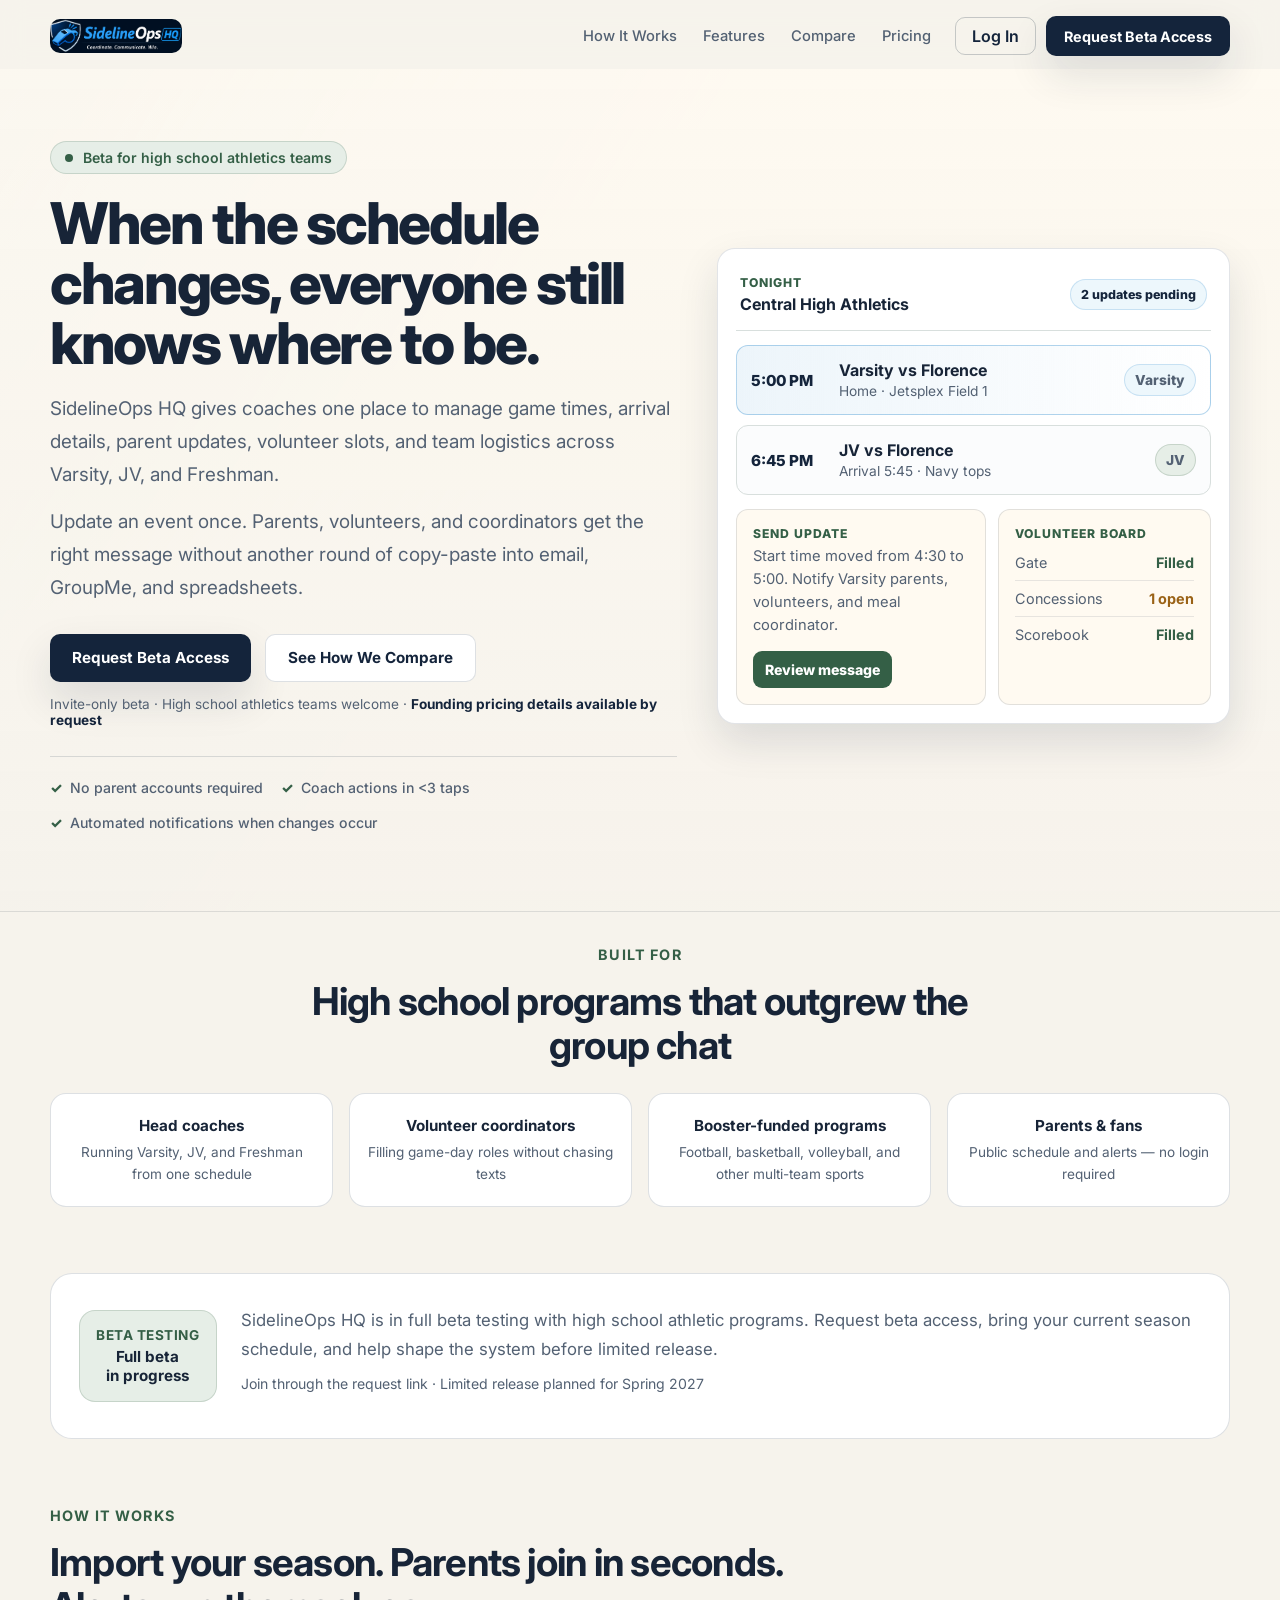
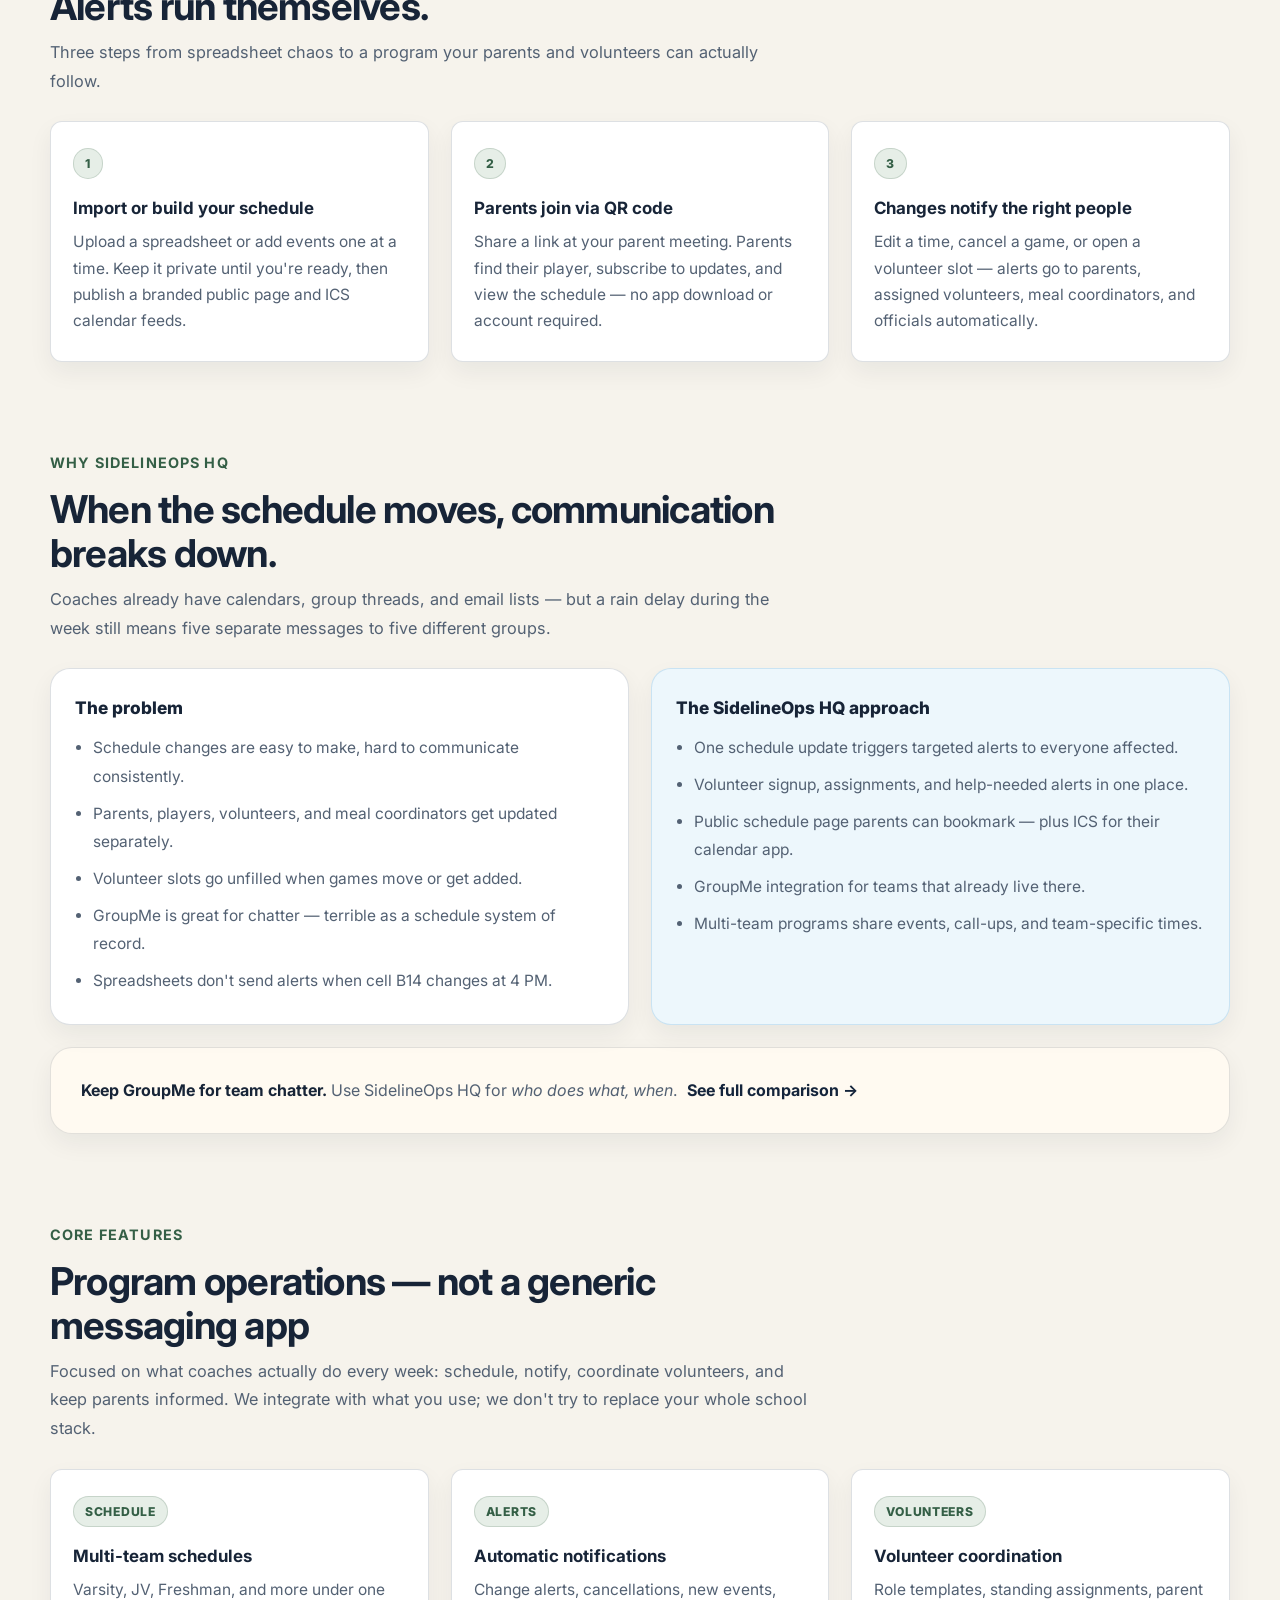
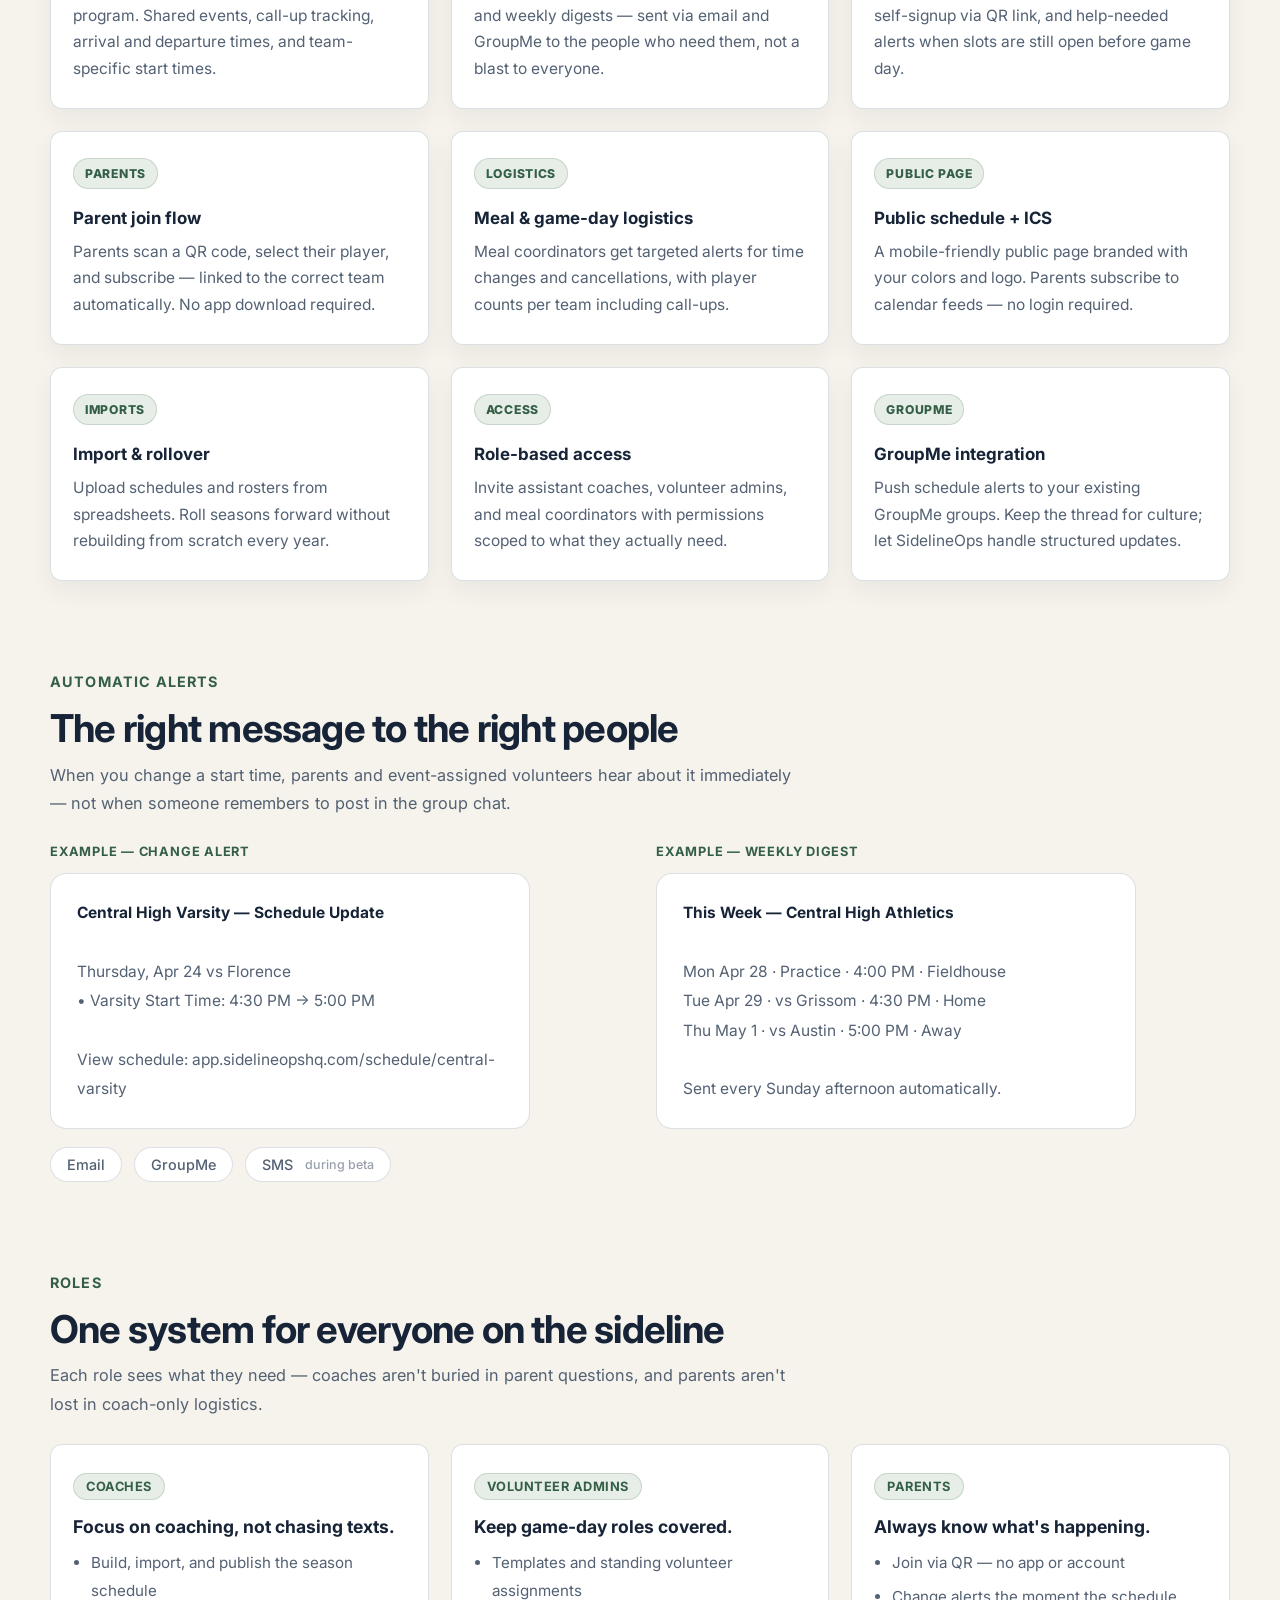
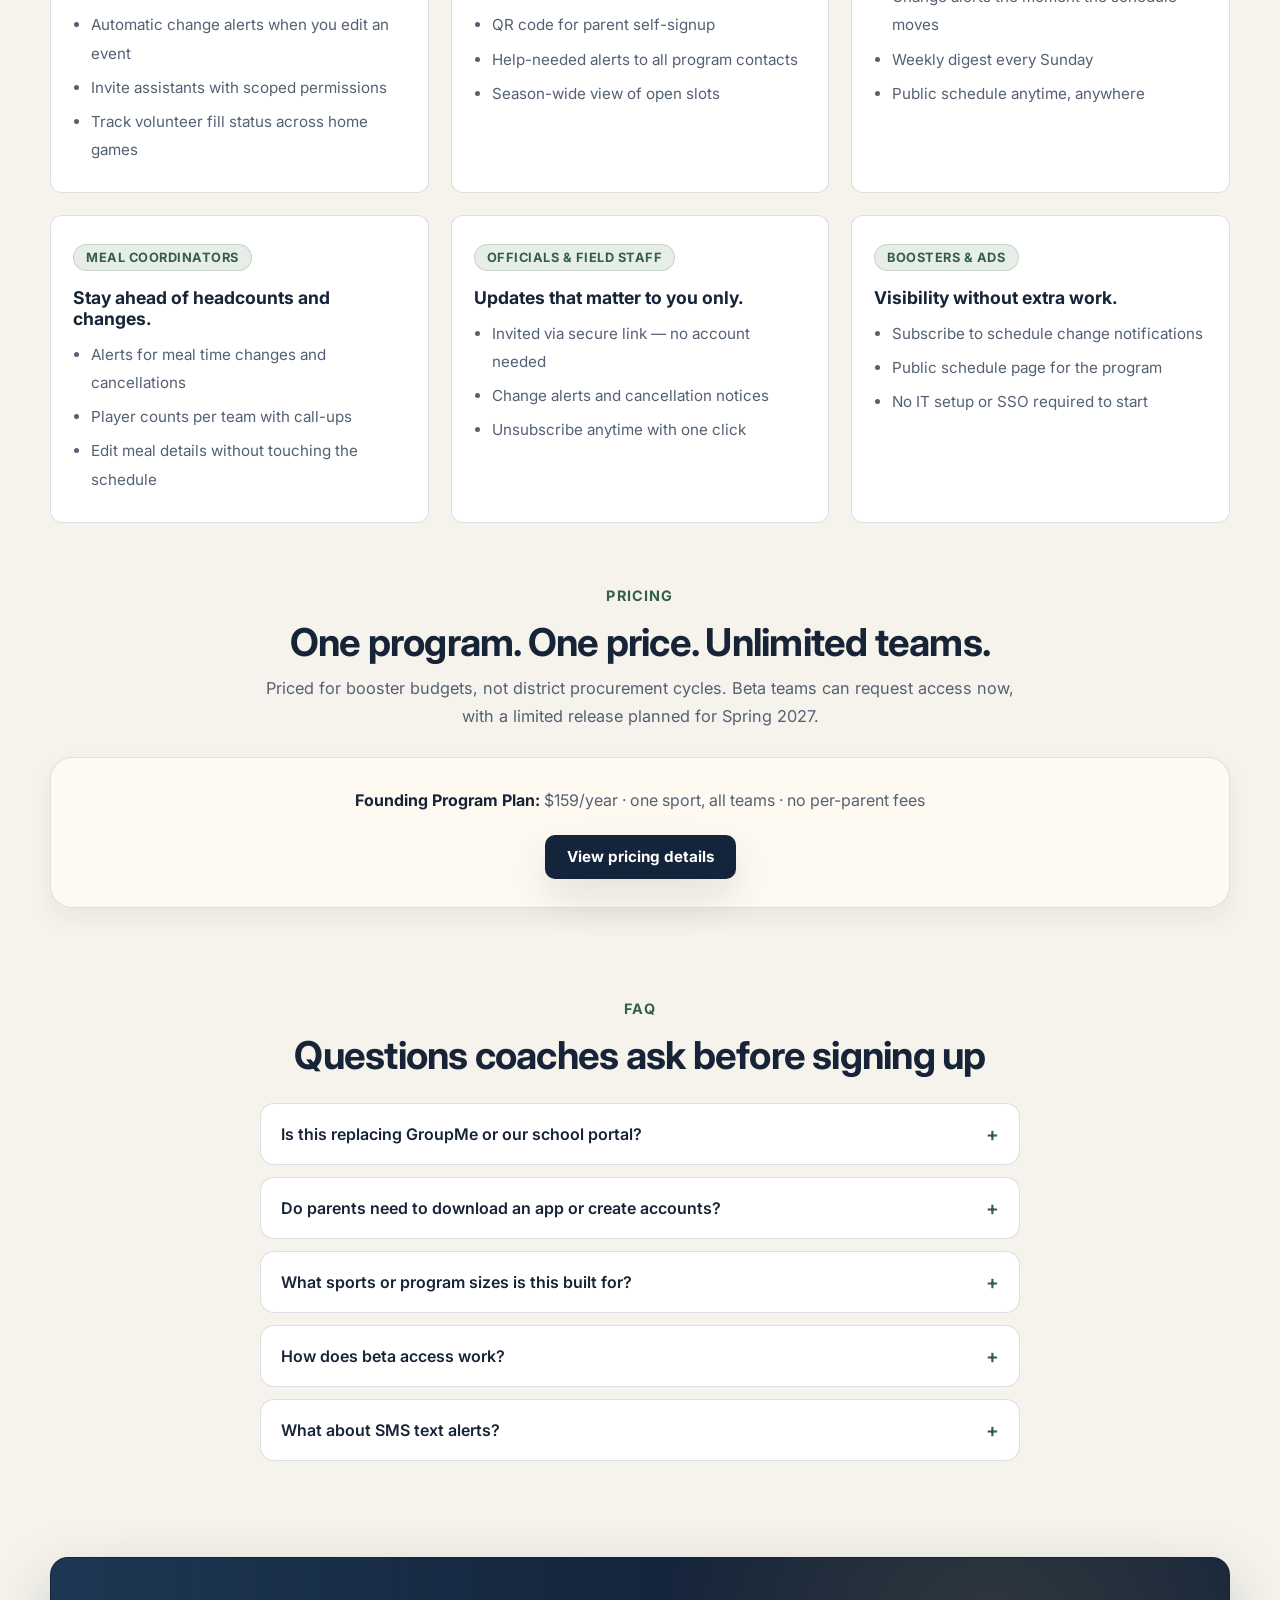
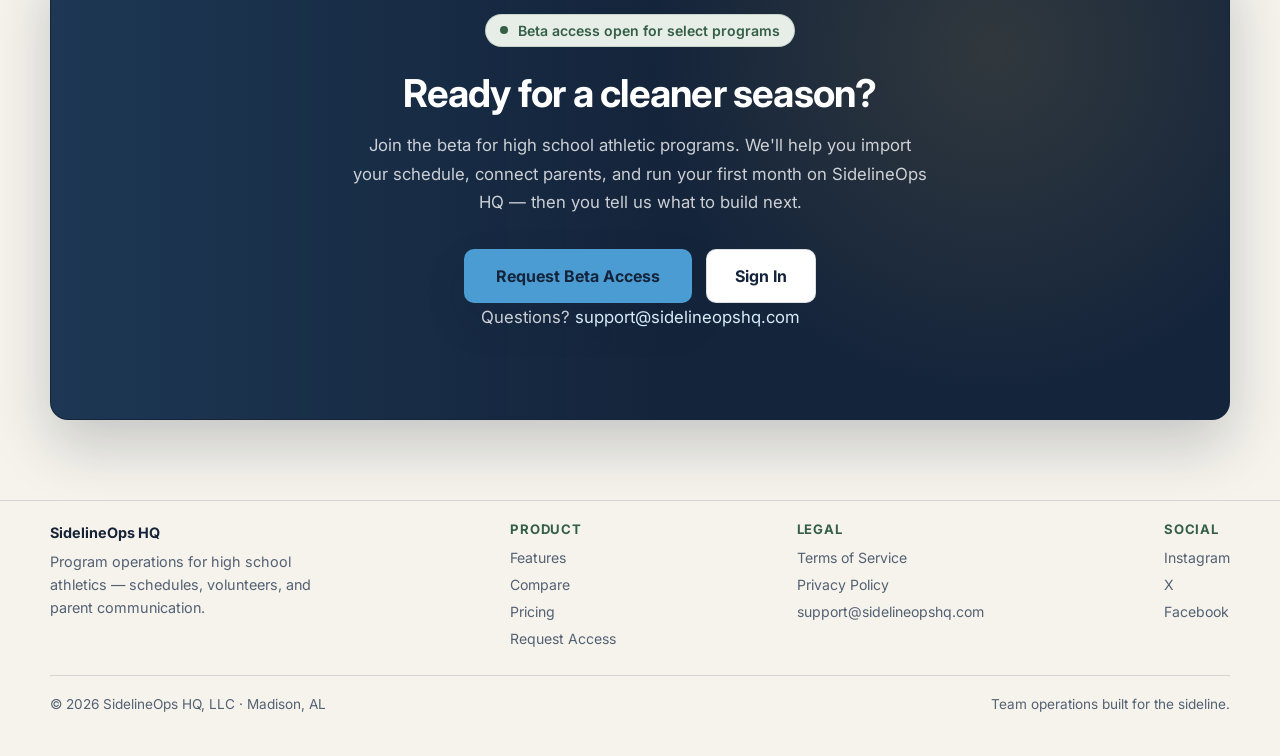
==== commit 76936872: "Refresh brand style and social links" ====
--- a/index.html
+++ b/index.html
@@ -30,7 +30,7 @@
     "url": "https://app.sidelineopshq.com",
     "offers": {
       "@type": "Offer",
-      "price": "TBD",
+      "price": "159",
       "priceCurrency": "USD"
     }
   }
@@ -69,19 +69,19 @@
           <div class="hero-copy">
             <div class="eyebrow">
               <span class="beta-dot"></span>
-              Now in beta · Built for multi-team HS programs
-            </div>
-
-            <h1>Run your program without the chaos.</h1>
+              Beta for high school athletics teams
+            </div>
+
+            <h1>When the schedule changes, everyone still knows where to be.</h1>
 
             <p class="lead">
-              SidelineOps HQ is program operations for high school athletics — schedules, volunteers,
-              and parent alerts for Varsity, JV, and Freshman under one roof.
+              SidelineOps HQ gives coaches one place to manage game times, arrival details,
+              parent updates, volunteer slots, and team logistics across Varsity, JV, and Freshman.
             </p>
 
             <p class="lead">
-              Update the schedule once. Parents, volunteers, and coordinators get the right message
-              automatically — by email and GroupMe. No app download for parents.
+              Update an event once. Parents, volunteers, and coordinators get the right message
+              without another round of copy-paste into email, GroupMe, and spreadsheets.
             </p>
 
             <div class="hero-actions">
@@ -92,30 +92,52 @@
                 See How We Compare
               </a>
             </div>
-            <p class="hero-note">Invite-only beta · Softball &amp; baseball programs welcome · <a href="pricing.html" style="color:var(--carolina-light);">Founding pricing details available by request</a></p>
+            <p class="hero-note">Invite-only beta · High school athletics teams welcome · <a href="pricing.html" style="color:var(--navy);font-weight:700;">Founding pricing details available by request</a></p>
 
             <div class="hero-trust">
               <div class="trust-item"><span class="trust-icon">✓</span> No parent accounts required</div>
               <div class="trust-item"><span class="trust-icon">✓</span> Coach actions in &lt;3 taps</div>
-              <div class="trust-item"><span class="trust-icon">✓</span> Email-first notifications</div>
+              <div class="trust-item"><span class="trust-icon">✓</span> Automated notifications when changes occur</div>
             </div>
           </div>
 
           <div class="hero-panel">
-            <div class="logo-card">
-              <div class="logo-wrap">
-                <img src="assets/sidelineops-logo.png" alt="SidelineOps HQ full logo" />
-              </div>
-              <div class="logo-caption">
-                The operational layer between your spreadsheet and your group chat — built for coaches who run multi-team programs.
-              </div>
-              <div class="stat-row">
-                <div class="stat-pill"><span class="stat-pill-dot"></span> Multi-team schedules</div>
-                <div class="stat-pill"><span class="stat-pill-dot"></span> Change/cancel alerts</div>
-                <div class="stat-pill"><span class="stat-pill-dot"></span> Volunteer signup</div>
-                <div class="stat-pill"><span class="stat-pill-dot"></span> Public schedule + ICS</div>
-                <div class="stat-pill"><span class="stat-pill-dot"></span> GroupMe integration</div>
-                <div class="stat-pill"><span class="stat-pill-dot"></span> Meal coordination</div>
+            <div class="product-shell" aria-label="SidelineOps HQ product preview">
+              <div class="product-topbar">
+                <div>
+                  <span class="product-kicker">Tonight</span>
+                  <strong>Central High Athletics</strong>
+                </div>
+                <span class="status-chip">2 updates pending</span>
+              </div>
+              <div class="schedule-card active">
+                <div class="schedule-time">5:00 PM</div>
+                <div>
+                  <strong>Varsity vs Florence</strong>
+                  <span>Home · Jetsplex Field 1</span>
+                </div>
+                <span class="team-pill">Varsity</span>
+              </div>
+              <div class="schedule-card">
+                <div class="schedule-time">6:45 PM</div>
+                <div>
+                  <strong>JV vs Florence</strong>
+                  <span>Arrival 5:45 · Navy tops</span>
+                </div>
+                <span class="team-pill muted">JV</span>
+              </div>
+              <div class="ops-grid">
+                <div class="ops-panel">
+                  <span class="panel-label">Send update</span>
+                  <p>Start time moved from 4:30 to 5:00. Notify Varsity parents, volunteers, and meal coordinator.</p>
+                  <button type="button">Review message</button>
+                </div>
+                <div class="ops-panel">
+                  <span class="panel-label">Volunteer board</span>
+                  <div class="slot-row"><span>Gate</span><strong>Filled</strong></div>
+                  <div class="slot-row open"><span>Concessions</span><strong>1 open</strong></div>
+                  <div class="slot-row"><span>Scorebook</span><strong>Filled</strong></div>
+                </div>
               </div>
             </div>
           </div>
@@ -123,7 +145,7 @@
       </section>
 
       <!-- ICP -->
-      <section class="section" style="padding-top:0;padding-bottom:40px;">
+      <section class="section audience-section" style="padding-top:34px;padding-bottom:40px;">
         <div class="container">
           <div class="section-header center">
             <div class="section-label">Built for</div>
@@ -140,7 +162,7 @@
             </div>
             <div class="icp-item">
               <strong>Booster-funded programs</strong>
-              <span>Softball, baseball, and similar multi-team sports</span>
+              <span>Football, basketball, volleyball, and other multi-team sports</span>
             </div>
             <div class="icp-item">
               <strong>Parents &amp; fans</strong>
@@ -155,16 +177,15 @@
         <div class="container">
           <div class="proof-band">
             <div class="proof-badge">
-              <strong>Beta partner</strong>
-              <span>James Clemens<br />Softball</span>
+              <strong>Beta testing</strong>
+              <span>Full beta<br />in progress</span>
             </div>
             <div>
               <p class="proof-quote">
-                Running a multi-team program means schedule changes, volunteer gaps, and parent questions
-                all hit at once. James Clemens Softball is our anchor beta — using SidelineOps HQ for schedules,
-                volunteer coordination, and parent communication through the 2026 season.
-              </p>
-              <p class="proof-attribution">Active beta partner · Full program use target August 2026 · Madison, AL</p>
+                SidelineOps HQ is in full beta testing with high school athletic programs. Request beta access,
+                bring your current season schedule, and help shape the system before limited release.
+              </p>
+              <p class="proof-attribution">Join through the request link · Limited release planned for Spring 2027</p>
             </div>
           </div>
         </div>
@@ -217,7 +238,7 @@
             <div class="section-label">Why SidelineOps HQ</div>
             <h2>When the schedule moves, communication breaks down.</h2>
             <p class="section-subtext">
-              Coaches already have calendars, group threads, and email lists — but a rain delay on Wednesday
+              Coaches already have calendars, group threads, and email lists — but a rain delay during the week
               still means five separate messages to five different groups.
             </p>
           </div>
@@ -248,7 +269,7 @@
 
           <div class="highlight-band" style="margin-top:22px;">
             <strong>Keep GroupMe for team chatter.</strong> Use SidelineOps HQ for <em>who does what, when</em>.
-            <a href="compare.html" style="color:var(--carolina-light);margin-left:6px;">See full comparison →</a>
+            <a href="compare.html" style="color:var(--navy);font-weight:700;margin-left:6px;">See full comparison →</a>
           </div>
         </div>
       </section>
@@ -267,7 +288,7 @@
 
           <div class="features">
             <div class="feature-card">
-              <div class="feature-icon">📅</div>
+              <div class="feature-icon">Schedule</div>
               <h3>Multi-team schedules</h3>
               <p>
                 Varsity, JV, Freshman, and more under one program. Shared events, call-up tracking,
@@ -276,7 +297,7 @@
             </div>
 
             <div class="feature-card">
-              <div class="feature-icon">🔔</div>
+              <div class="feature-icon">Alerts</div>
               <h3>Automatic notifications</h3>
               <p>
                 Change alerts, cancellations, new events, and weekly digests — sent via email and GroupMe
@@ -285,7 +306,7 @@
             </div>
 
             <div class="feature-card">
-              <div class="feature-icon">🙋</div>
+              <div class="feature-icon">Volunteers</div>
               <h3>Volunteer coordination</h3>
               <p>
                 Role templates, standing assignments, parent self-signup via QR link, and help-needed
@@ -294,7 +315,7 @@
             </div>
 
             <div class="feature-card">
-              <div class="feature-icon">👨‍👩‍👧</div>
+              <div class="feature-icon">Parents</div>
               <h3>Parent join flow</h3>
               <p>
                 Parents scan a QR code, select their player, and subscribe — linked to the correct team
@@ -303,7 +324,7 @@
             </div>
 
             <div class="feature-card">
-              <div class="feature-icon">🍽</div>
+              <div class="feature-icon">Logistics</div>
               <h3>Meal &amp; game-day logistics</h3>
               <p>
                 Meal coordinators get targeted alerts for time changes and cancellations, with player
@@ -312,7 +333,7 @@
             </div>
 
             <div class="feature-card">
-              <div class="feature-icon">📱</div>
+              <div class="feature-icon">Public page</div>
               <h3>Public schedule + ICS</h3>
               <p>
                 A mobile-friendly public page branded with your colors and logo. Parents subscribe
@@ -321,7 +342,7 @@
             </div>
 
             <div class="feature-card">
-              <div class="feature-icon">📊</div>
+              <div class="feature-icon">Imports</div>
               <h3>Import &amp; rollover</h3>
               <p>
                 Upload schedules and rosters from spreadsheets. Roll seasons forward without rebuilding
@@ -330,7 +351,7 @@
             </div>
 
             <div class="feature-card">
-              <div class="feature-icon">🔐</div>
+              <div class="feature-icon">Access</div>
               <h3>Role-based access</h3>
               <p>
                 Invite assistant coaches, volunteer admins, and meal coordinators with permissions
@@ -339,7 +360,7 @@
             </div>
 
             <div class="feature-card">
-              <div class="feature-icon">💬</div>
+              <div class="feature-icon">GroupMe</div>
               <h3>GroupMe integration</h3>
               <p>
                 Push schedule alerts to your existing GroupMe groups. Keep the thread for culture;
@@ -366,26 +387,26 @@
             <div>
               <div class="message-label">Example — Change alert</div>
               <div class="message-demo">
-                <strong>⚡ James Clemens Varsity Softball — Schedule Update</strong><br /><br />
+                <strong>Central High Varsity — Schedule Update</strong><br /><br />
                 Thursday, Apr 24 vs Florence<br />
                 • Varsity Start Time: 4:30 PM → 5:00 PM<br /><br />
-                View schedule: app.sidelineopshq.com/schedule/jc-softball-varsity
+                View schedule: app.sidelineopshq.com/schedule/central-varsity
               </div>
 
               <div class="channels-row" style="margin-top:18px;">
-                <div class="channel-chip">✉️ Email</div>
-                <div class="channel-chip">💬 GroupMe</div>
-                <div class="channel-chip">📱 SMS <span style="font-size:0.78rem;opacity:0.6;margin-left:4px;">coming soon</span></div>
+                <div class="channel-chip">Email</div>
+                <div class="channel-chip">GroupMe</div>
+                <div class="channel-chip">SMS <span style="font-size:0.78rem;opacity:0.6;margin-left:4px;">during beta</span></div>
               </div>
             </div>
 
             <div>
               <div class="message-label">Example — Weekly digest</div>
               <div class="message-demo">
-                <strong>📅 This Week — James Clemens Softball</strong><br /><br />
-                Mon Apr 28 · Practice · 4:00 PM · JCHS Jetsplex<br />
-                Wed Apr 30 · vs Grissom · 4:30 PM · Home<br />
-                Fri May 2 · vs Austin · 5:00 PM · Away<br /><br />
+                <strong>This Week — Central High Athletics</strong><br /><br />
+                Mon Apr 28 · Practice · 4:00 PM · Fieldhouse<br />
+                Tue Apr 29 · vs Grissom · 4:30 PM · Home<br />
+                Thu May 1 · vs Austin · 5:00 PM · Away<br /><br />
                 Sent every Sunday afternoon automatically.
               </div>
             </div>
@@ -480,11 +501,11 @@
             <h2>One program. One price. Unlimited teams.</h2>
             <p class="section-subtext">
               Priced for booster budgets, not district procurement cycles.
-              Beta partners get free access through their first season, with founding rates locked at conversion.
+              Beta teams can request access now, with a limited release planned for Spring 2027.
             </p>
           </div>
           <div class="highlight-band center">
-            <strong>Founding Program Plan:</strong> Pricing TBD · one sport, all teams · no per-parent fees<br />
+            <strong>Founding Program Plan:</strong> $159/year · one sport, all teams · no per-parent fees<br />
             <a class="btn btn-primary" style="margin-top:20px;min-height:44px;" href="pricing.html">View pricing details</a>
           </div>
         </div>
@@ -529,7 +550,7 @@
               </button>
               <div class="faq-answer">
                 We're focused on high school programs with multiple teams (Varsity, JV, Freshman) —
-                especially softball and baseball where schedule and volunteer complexity is highest.
+                especially sports where schedule, communication, and volunteer complexity is highest.
                 Single-team programs work too, but multi-team is where SidelineOps HQ shines.
               </div>
             </div>
@@ -552,9 +573,8 @@
                 <span class="faq-icon">+</span>
               </button>
               <div class="faq-answer">
-                Email is our primary channel in beta — it reaches parents reliably without per-message costs.
-                GroupMe covers teams that prefer instant mobile notifications. SMS is on the roadmap;
-                we'll add it when programs need it, not before.
+                SMS will be introduced during the beta phase and will be available during limited release.
+                Email and GroupMe remain available for teams that already rely on those channels.
               </div>
             </div>
           </div>
@@ -571,7 +591,7 @@
             </div>
             <h2>Ready for a cleaner season?</h2>
             <p>
-              Join programs like James Clemens Softball in beta. We'll help you import your schedule,
+              Join the beta for high school athletic programs. We'll help you import your schedule,
               connect parents, and run your first month on SidelineOps HQ — then you tell us what to build next.
             </p>
             <div class="cta-actions">
@@ -612,6 +632,14 @@
             <a href="mailto:support@sidelineopshq.com">support@sidelineopshq.com</a>
           </div>
         </div>
+        <div>
+          <div class="footer-col-title">Social</div>
+          <div class="footer-links">
+            <a href="https://www.instagram.com/sidelineopshq/" target="_blank" rel="noopener noreferrer">Instagram</a>
+            <a href="https://x.com/SidelineOps" target="_blank" rel="noopener noreferrer">X</a>
+            <a href="https://www.facebook.com/profile.php?id=61584873816771" target="_blank" rel="noopener noreferrer">Facebook</a>
+          </div>
+        </div>
         <div class="footer-bottom">
           <span>© 2026 SidelineOps HQ, LLC · Madison, AL</span>
           <span>Team operations built for the sideline.</span>
--- a/assets/site.css
+++ b/assets/site.css
@@ -1,15 +1,21 @@
 :root {
-  --navy: #0b1f3a;
-  --navy-2: #132b4d;
-  --navy-3: #1b3a67;
+  --navy: #14243b;
+  --navy-2: #1f3654;
+  --navy-3: #2a476b;
   --carolina: #4b9cd3;
-  --carolina-light: #a8d0f0;
+  --carolina-light: #d7ebf8;
   --white: #ffffff;
-  --off-white: #f5f9fc;
-  --text-soft: #d8e4f0;
-  --border: rgba(255,255,255,0.12);
-  --shadow: 0 18px 45px rgba(0,0,0,0.22);
-  --radius: 18px;
+  --off-white: #f6f3ec;
+  --paper: #fffaf1;
+  --line: #d8dfdd;
+  --field: #345f46;
+  --field-soft: #e6eee7;
+  --gold: #c7a34b;
+  --text: #172437;
+  --text-soft: #536173;
+  --border: rgba(20,36,59,0.14);
+  --shadow: 0 18px 42px rgba(20,36,59,0.12);
+  --radius: 12px;
   --max-width: 1180px;
 }
 
@@ -19,11 +25,8 @@
 body {
   margin: 0;
   font-family: "Inter", sans-serif;
-  background:
-    radial-gradient(circle at top left, rgba(75,156,211,0.18), transparent 28%),
-    radial-gradient(circle at top right, rgba(75,156,211,0.12), transparent 24%),
-    linear-gradient(180deg, var(--navy) 0%, #0a1930 100%);
-  color: var(--white);
+  background: var(--off-white);
+  color: var(--text);
   min-height: 100vh;
 }
 
@@ -36,11 +39,11 @@
 
 /* ── TOPBAR ── */
 .topbar {
-  padding: 22px 0 10px;
+  padding: 16px 0 12px;
   position: sticky;
   top: 0;
   z-index: 100;
-  background: rgba(11, 31, 58, 0.92);
+  background: rgba(246, 243, 236, 0.92);
   backdrop-filter: blur(12px);
   border-bottom: 1px solid transparent;
 }
@@ -57,18 +60,20 @@
 .brand-mini {
   display: flex;
   align-items: center;
-  gap: 12px;
-  color: var(--text-soft);
+  gap: 10px;
+  color: var(--text);
   font-weight: 600;
   letter-spacing: 0.01em;
 }
 
 .brand-mini img {
-  width: 52px;
-  height: 52px;
+  width: 132px;
+  height: auto;
   object-fit: contain;
   border-radius: 10px;
 }
+
+.brand-mini span { display: none; }
 
 .nav-actions {
   display: flex;
@@ -93,8 +98,8 @@
 
 .nav-link:hover,
 .nav-link.active {
-  color: var(--white);
-  background: rgba(255,255,255,0.07);
+  color: var(--navy);
+  background: rgba(20,36,59,0.06);
 }
 
 .nav-cta-group {
@@ -106,10 +111,10 @@
 
 .menu-toggle {
   display: none;
-  background: rgba(255,255,255,0.06);
+  background: var(--white);
   border: 1px solid var(--border);
   border-radius: 10px;
-  color: var(--white);
+  color: var(--navy);
   padding: 10px 12px;
   cursor: pointer;
   font-size: 1.1rem;
@@ -123,7 +128,7 @@
   justify-content: center;
   min-height: 48px;
   padding: 0 22px;
-  border-radius: 12px;
+  border-radius: 10px;
   font-weight: 700;
   font-size: 0.95rem;
   transition: transform 0.18s ease, box-shadow 0.18s ease, background 0.18s ease;
@@ -133,16 +138,16 @@
 
 .btn:hover { transform: translateY(-1px); }
 
-.btn-primary { background: var(--carolina); color: var(--navy); }
-.btn-primary:hover { background: #66acda; }
+.btn-primary { background: var(--navy); color: var(--white); }
+.btn-primary:hover { background: #203b60; }
 
 .btn-secondary {
-  background: rgba(255,255,255,0.06);
-  color: var(--white);
+  background: var(--white);
+  color: var(--navy);
   border: 1px solid var(--border);
   box-shadow: none;
 }
-.btn-secondary:hover { background: rgba(255,255,255,0.10); }
+.btn-secondary:hover { background: #f9fbfd; }
 
 .btn-outline-small {
   display: inline-flex;
@@ -151,21 +156,27 @@
   min-height: 38px;
   padding: 0 16px;
   border-radius: 10px;
-  font-size: 0.9rem;
+  font-size: 1rem;
   font-weight: 600;
   background: transparent;
-  color: var(--carolina-light);
-  border: 1px solid rgba(168,208,240,0.3);
+  color: var(--navy);
+  border: 1px solid rgba(20,36,59,0.22);
   box-shadow: none;
   transition: background 0.18s, border-color 0.18s;
 }
 .btn-outline-small:hover {
-  background: rgba(75,156,211,0.12);
-  border-color: rgba(168,208,240,0.5);
+  background: rgba(20,36,59,0.05);
+  border-color: rgba(20,36,59,0.32);
 }
 
 /* ── HERO ── */
-.hero { padding: 34px 0 52px; }
+.hero {
+  padding: 54px 0 62px;
+  background:
+    linear-gradient(180deg, rgba(255,250,241,0.88), rgba(246,243,236,0.96)),
+    linear-gradient(120deg, rgba(75,156,211,0.14), transparent 42%);
+  border-bottom: 1px solid var(--border);
+}
 
 .hero-shell {
   display: grid;
@@ -181,22 +192,21 @@
   align-items: center;
   gap: 10px;
   padding: 7px 14px;
-  border: 1px solid var(--border);
-  background: rgba(255,255,255,0.05);
-  color: var(--carolina-light);
+  border: 1px solid rgba(52,95,70,0.18);
+  background: var(--field-soft);
+  color: var(--field);
   border-radius: 999px;
   font-size: 0.88rem;
   font-weight: 600;
   margin-bottom: 20px;
-  backdrop-filter: blur(8px);
 }
 
 .beta-dot {
   width: 8px;
   height: 8px;
   border-radius: 50%;
-  background: #4ade80;
-  box-shadow: 0 0 6px #4ade80;
+  background: var(--field);
+  box-shadow: none;
   animation: pulse 2s infinite;
 }
 
@@ -207,10 +217,11 @@
 
 h1 {
   margin: 0 0 18px;
-  font-size: clamp(2.4rem, 4.8vw, 4.2rem);
+  font-size: clamp(2.35rem, 4.5vw, 4.05rem);
   line-height: 1.04;
-  letter-spacing: -0.03em;
+  letter-spacing: -0.04em;
   font-weight: 800;
+  color: var(--text);
 }
 
 .page-hero h1 { font-size: clamp(2rem, 4vw, 3.2rem); }
@@ -233,7 +244,7 @@
 .hero-note {
   margin-top: 14px;
   font-size: 0.85rem;
-  color: rgba(168,208,240,0.65);
+  color: var(--text-soft);
 }
 
 .hero-trust {
@@ -250,20 +261,150 @@
   align-items: center;
   gap: 8px;
   font-size: 0.88rem;
-  color: rgba(168,208,240,0.8);
+  color: var(--text-soft);
   font-weight: 500;
 }
 
 .trust-icon {
-  color: var(--carolina);
+  color: var(--field);
   font-weight: 800;
 }
 
 .hero-panel { position: relative; }
+
+.product-shell {
+  background: var(--white);
+  border: 1px solid rgba(20,36,59,0.12);
+  border-radius: 18px;
+  padding: 18px;
+  box-shadow: var(--shadow);
+}
+
+.product-topbar {
+  display: flex;
+  justify-content: space-between;
+  gap: 18px;
+  align-items: center;
+  padding: 8px 4px 16px;
+  border-bottom: 1px solid var(--line);
+  margin-bottom: 14px;
+}
+
+.product-topbar strong,
+.schedule-card strong {
+  display: block;
+  color: var(--text);
+}
+
+.product-kicker,
+.panel-label {
+  display: block;
+  color: var(--field);
+  font-size: 0.76rem;
+  font-weight: 800;
+  letter-spacing: 0.08em;
+  text-transform: uppercase;
+  margin-bottom: 4px;
+}
+
+.status-chip,
+.team-pill {
+  display: inline-flex;
+  align-items: center;
+  justify-content: center;
+  border-radius: 999px;
+  background: #edf7fc;
+  color: var(--navy);
+  border: 1px solid rgba(75,156,211,0.24);
+  font-size: 0.78rem;
+  font-weight: 800;
+  white-space: nowrap;
+  padding: 7px 10px;
+}
+
+.schedule-card {
+  display: grid;
+  grid-template-columns: 74px 1fr auto;
+  gap: 14px;
+  align-items: center;
+  padding: 14px;
+  border: 1px solid var(--line);
+  border-radius: 12px;
+  background: #fbfcfd;
+  margin-bottom: 10px;
+}
+
+.schedule-card.active {
+  border-color: rgba(75,156,211,0.42);
+  background: linear-gradient(90deg, rgba(75,156,211,0.1), rgba(255,255,255,0.95));
+}
+
+.schedule-time {
+  font-size: 0.95rem;
+  font-weight: 800;
+  color: var(--navy);
+}
+
+.schedule-card span {
+  color: var(--text-soft);
+  font-size: 0.86rem;
+}
+
+.team-pill.muted {
+  background: var(--field-soft);
+  border-color: rgba(52,95,70,0.18);
+}
+
+.ops-grid {
+  display: grid;
+  grid-template-columns: 1.08fr 0.92fr;
+  gap: 12px;
+  margin-top: 14px;
+}
+
+.ops-panel {
+  background: var(--paper);
+  border: 1px solid rgba(20,36,59,0.12);
+  border-radius: 12px;
+  padding: 16px;
+}
+
+.ops-panel p {
+  margin: 0 0 14px;
+  color: var(--text-soft);
+  line-height: 1.55;
+  font-size: 0.92rem;
+}
+
+.ops-panel button {
+  border: 0;
+  background: var(--field);
+  color: var(--white);
+  border-radius: 9px;
+  padding: 10px 12px;
+  font: inherit;
+  font-size: 0.88rem;
+  font-weight: 800;
+}
+
+.slot-row {
+  display: flex;
+  justify-content: space-between;
+  gap: 10px;
+  padding: 9px 0;
+  border-bottom: 1px solid rgba(20,36,59,0.1);
+  color: var(--text-soft);
+  font-size: 0.9rem;
+}
+
+.slot-row:last-child { border-bottom: 0; }
+
+.slot-row strong { color: var(--field); }
+.slot-row.open strong { color: #9a6216; }
 
 .logo-card {
   position: relative;
-  background: linear-gradient(180deg, rgba(255,255,255,0.08), rgba(255,255,255,0.03));
+  background: var(--white);
   border: 1px solid var(--border);
   border-radius: 26px;
   padding: 34px 30px 28px;
@@ -325,10 +466,10 @@
   gap: 7px;
   padding: 6px 12px;
   border-radius: 999px;
-  background: rgba(255,255,255,0.06);
-  border: 1px solid rgba(255,255,255,0.1);
+  background: var(--field-soft);
+  border: 1px solid rgba(52,95,70,0.14);
   font-size: 0.82rem;
-  color: var(--carolina-light);
+  color: var(--field);
   font-weight: 500;
 }
 
@@ -364,12 +505,12 @@
 }
 
 .section-label {
-  color: var(--carolina-light);
+  color: var(--field);
   font-weight: 700;
   letter-spacing: 0.08em;
   text-transform: uppercase;
-  font-size: 0.82rem;
-  margin-bottom: 12px;
+  font-size: 0.9rem;
+  margin-bottom: 16px;
 }
 
 h2 {
@@ -377,6 +518,7 @@
   font-size: clamp(1.8rem, 3vw, 2.5rem);
   line-height: 1.15;
   letter-spacing: -0.02em;
+  color: var(--text);
 }
 
 .section-subtext {
@@ -397,11 +539,11 @@
 .features-2col { grid-template-columns: repeat(2, minmax(0, 1fr)); }
 
 .feature-card {
-  background: rgba(255,255,255,0.05);
+  background: var(--white);
   border: 1px solid var(--border);
   border-radius: var(--radius);
   padding: 26px 22px;
-  box-shadow: 0 10px 24px rgba(0,0,0,0.12);
+  box-shadow: 0 10px 24px rgba(20,36,59,0.06);
   transition: border-color 0.2s, transform 0.2s;
 }
 
@@ -411,24 +553,28 @@
 }
 
 .feature-icon {
-  width: 48px;
-  height: 48px;
-  border-radius: 12px;
-  background: rgba(75,156,211,0.18);
-  color: var(--carolina-light);
-  display: flex;
+  width: fit-content;
+  min-height: 30px;
+  border-radius: 999px;
+  background: var(--field-soft);
+  color: var(--field);
+  display: inline-flex;
   align-items: center;
   justify-content: center;
-  font-size: 1.3rem;
+  font-size: 0.76rem;
   font-weight: 800;
+  letter-spacing: 0.06em;
+  text-transform: uppercase;
+  padding: 7px 11px;
   margin-bottom: 18px;
-  border: 1px solid rgba(168,208,240,0.18);
+  border: 1px solid rgba(52,95,70,0.18);
 }
 
 .feature-card h3 {
   margin: 0 0 10px;
   font-size: 1.06rem;
   line-height: 1.3;
+  color: var(--text);
 }
 
 .feature-card p {
@@ -450,21 +596,21 @@
   border-radius: 20px;
   padding: 28px 24px;
   border: 1px solid var(--border);
-  box-shadow: 0 10px 24px rgba(0,0,0,0.10);
-}
-
-.problem-card { background: rgba(255,255,255,0.05); }
+  box-shadow: 0 10px 24px rgba(20,36,59,0.06);
+}
+
+.problem-card { background: var(--white); }
 
 .solution-card {
-  background: linear-gradient(180deg, rgba(75,156,211,0.16), rgba(75,156,211,0.08));
-  border: 1px solid rgba(168,208,240,0.18);
+  background: #edf7fc;
+  border: 1px solid rgba(75,156,211,0.22);
 }
 
 .ps-title {
   font-size: 1.08rem;
   font-weight: 800;
   margin-bottom: 16px;
-  color: var(--white);
+  color: var(--text);
 }
 
 .ps-list {
@@ -486,16 +632,16 @@
 }
 
 .compare-card {
-  background: rgba(255,255,255,0.05);
+  background: var(--white);
   border: 1px solid var(--border);
   border-radius: var(--radius);
   padding: 26px 22px;
 }
 
 .compare-card.highlight {
-  background: linear-gradient(180deg, rgba(75,156,211,0.18), rgba(75,156,211,0.08));
-  border-color: rgba(168,208,240,0.28);
-  box-shadow: 0 12px 32px rgba(0,0,0,0.18);
+  background: #edf7fc;
+  border-color: rgba(75,156,211,0.28);
+  box-shadow: 0 12px 32px rgba(20,36,59,0.08);
 }
 
 .compare-card h3 {
@@ -509,7 +655,7 @@
   font-weight: 700;
   letter-spacing: 0.05em;
   text-transform: uppercase;
-  color: var(--carolina-light);
+  color: var(--field);
   margin-bottom: 14px;
 }
 
@@ -560,8 +706,8 @@
 }
 
 .compare-table th {
-  background: rgba(255,255,255,0.06);
-  color: var(--white);
+  background: rgba(20,36,59,0.06);
+  color: var(--text);
   font-weight: 700;
 }
 
@@ -571,18 +717,18 @@
 
 .compare-table .col-highlight {
   background: rgba(75,156,211,0.1);
-  color: var(--white);
+  color: var(--text);
 }
 
 .check { color: #4ade80; font-weight: 700; }
 .cross { color: #f87171; font-weight: 700; }
-.partial { color: var(--carolina-light); font-weight: 600; }
+.partial { color: var(--navy); font-weight: 700; }
 
 /* ── SOCIAL PROOF ── */
 .proof-band {
   margin-top: 26px;
   padding: 32px 28px;
-  background: rgba(255,255,255,0.05);
+  background: var(--white);
   border: 1px solid var(--border);
   border-radius: 22px;
   display: grid;
@@ -598,9 +744,9 @@
   justify-content: center;
   min-width: 120px;
   padding: 16px;
-  background: rgba(75,156,211,0.12);
+  background: var(--field-soft);
   border-radius: 16px;
-  border: 1px solid rgba(168,208,240,0.18);
+  border: 1px solid rgba(52,95,70,0.18);
   text-align: center;
 }
 
@@ -609,14 +755,14 @@
   font-size: 0.85rem;
   letter-spacing: 0.04em;
   text-transform: uppercase;
-  color: var(--carolina-light);
+  color: var(--field);
   margin-bottom: 4px;
 }
 
 .proof-badge span {
   font-size: 0.95rem;
   font-weight: 700;
-  color: var(--white);
+  color: var(--text);
 }
 
 .proof-quote {
@@ -629,7 +775,7 @@
 .proof-attribution {
   margin-top: 10px;
   font-size: 0.88rem;
-  color: rgba(168,208,240,0.65);
+  color: var(--text-soft);
   font-style: normal;
 }
 
@@ -642,7 +788,7 @@
 }
 
 .role-card {
-  background: rgba(255,255,255,0.05);
+  background: var(--white);
   border: 1px solid var(--border);
   border-radius: var(--radius);
   padding: 28px 22px;
@@ -657,9 +803,9 @@
   letter-spacing: 0.04em;
   text-transform: uppercase;
   margin-bottom: 16px;
-  background: rgba(75,156,211,0.18);
-  color: var(--carolina-light);
-  border: 1px solid rgba(168,208,240,0.18);
+  background: var(--field-soft);
+  color: var(--field);
+  border: 1px solid rgba(52,95,70,0.18);
 }
 
 .role-card h3 {
@@ -681,15 +827,15 @@
 .highlight-band {
   margin-top: 26px;
   padding: 28px 30px;
-  background: linear-gradient(135deg, rgba(75,156,211,0.18), rgba(75,156,211,0.08));
-  border: 1px solid rgba(168,208,240,0.2);
+  background: var(--paper);
+  border: 1px solid rgba(20,36,59,0.12);
   border-radius: 22px;
-  color: var(--off-white);
-  box-shadow: 0 10px 24px rgba(0,0,0,0.10);
+  color: var(--text-soft);
+  box-shadow: 0 10px 24px rgba(20,36,59,0.06);
   line-height: 1.8;
 }
 
-.highlight-band strong { color: var(--white); }
+.highlight-band strong { color: var(--text); }
 
 .highlight-band.center { text-align: center; }
 
@@ -705,7 +851,7 @@
 }
 
 .pricing-card {
-  background: rgba(255,255,255,0.05);
+  background: var(--white);
   border: 1px solid var(--border);
   border-radius: 24px;
   padding: 36px 28px;
@@ -715,9 +861,9 @@
 }
 
 .pricing-card.featured {
-  background: linear-gradient(180deg, rgba(75,156,211,0.2), rgba(75,156,211,0.08));
-  border-color: rgba(168,208,240,0.3);
-  box-shadow: 0 16px 40px rgba(0,0,0,0.2);
+  background: #edf7fc;
+  border-color: rgba(75,156,211,0.3);
+  box-shadow: 0 16px 40px rgba(20,36,59,0.08);
 }
 
 .pricing-badge {
@@ -781,14 +927,14 @@
   content: "✓";
   position: absolute;
   left: 0;
-  color: #4ade80;
+  color: var(--field);
   font-weight: 700;
 }
 
 .pricing-note {
   text-align: center;
   margin-top: 28px;
-  color: rgba(168,208,240,0.7);
+  color: var(--text-soft);
   font-size: 0.92rem;
   line-height: 1.7;
   max-width: 640px;
@@ -810,7 +956,7 @@
   border: 1px solid var(--border);
   border-radius: 14px;
   margin-bottom: 12px;
-  background: rgba(255,255,255,0.04);
+  background: var(--white);
   overflow: hidden;
 }
 
@@ -823,7 +969,7 @@
   padding: 18px 20px;
   background: none;
   border: none;
-  color: var(--white);
+  color: var(--text);
   font-family: inherit;
   font-size: 1rem;
   font-weight: 600;
@@ -832,11 +978,11 @@
   transition: background 0.18s;
 }
 
-.faq-question:hover { background: rgba(255,255,255,0.04); }
+.faq-question:hover { background: rgba(20,36,59,0.04); }
 
 .faq-icon {
   flex-shrink: 0;
-  color: var(--carolina-light);
+  color: var(--field);
   font-size: 1.2rem;
   transition: transform 0.2s;
 }
@@ -857,12 +1003,12 @@
 .cta-section { padding: 20px 0 80px; }
 
 .cta-card {
-  background: linear-gradient(135deg, var(--navy-2), var(--navy-3));
-  border: 1px solid rgba(168,208,240,0.2);
-  border-radius: 28px;
+  background: var(--navy);
+  border: 1px solid rgba(20,36,59,0.2);
+  border-radius: 18px;
   padding: 56px 48px;
   text-align: center;
-  box-shadow: 0 24px 60px rgba(0,0,0,0.3);
+  box-shadow: 0 24px 60px rgba(20,36,59,0.22);
   position: relative;
   overflow: hidden;
 }
@@ -872,8 +1018,8 @@
   position: absolute;
   inset: 0;
   background:
-    radial-gradient(circle at 20% 50%, rgba(75,156,211,0.2), transparent 40%),
-    radial-gradient(circle at 80% 50%, rgba(75,156,211,0.12), transparent 40%);
+    linear-gradient(90deg, rgba(75,156,211,0.16), transparent 52%),
+    radial-gradient(circle at 80% 20%, rgba(199,163,75,0.16), transparent 34%);
   pointer-events: none;
 }
 
@@ -882,10 +1028,11 @@
 .cta-card h2 {
   font-size: clamp(1.8rem, 3vw, 2.6rem);
   margin: 0 0 16px;
+  color: var(--white);
 }
 
 .cta-card p {
-  color: var(--text-soft);
+  color: rgba(255,255,255,0.78);
   font-size: 1.05rem;
   line-height: 1.7;
   max-width: 580px;
@@ -899,10 +1046,17 @@
   justify-content: center;
 }
 
+.cta-card .btn-primary {
+  background: var(--carolina);
+  color: var(--navy);
+}
+
+.cta-card .btn-primary:hover { background: #66acda; }
+
 .cta-note {
   margin-top: 18px;
   font-size: 0.85rem;
-  color: rgba(168,208,240,0.6);
+  color: rgba(255,255,255,0.66);
 }
 
 /* ── MESSAGE DEMO ── */
@@ -915,7 +1069,7 @@
 }
 
 .message-demo {
-  background: var(--navy-2);
+  background: var(--white);
   border: 1px solid var(--border);
   border-radius: 16px;
   padding: 24px 26px;
@@ -925,14 +1079,14 @@
   max-width: 480px;
 }
 
-.message-demo strong { color: var(--white); }
+.message-demo strong { color: var(--text); }
 
 .message-label {
   font-size: 0.8rem;
   font-weight: 700;
   letter-spacing: 0.06em;
   text-transform: uppercase;
-  color: var(--carolina-light);
+  color: var(--field);
   margin-bottom: 14px;
 }
 
@@ -949,7 +1103,7 @@
   gap: 8px;
   padding: 8px 16px;
   border-radius: 999px;
-  background: rgba(255,255,255,0.06);
+  background: var(--white);
   border: 1px solid var(--border);
   font-size: 0.9rem;
   color: var(--text-soft);
@@ -967,7 +1121,7 @@
 .icp-item {
   text-align: center;
   padding: 22px 16px;
-  background: rgba(255,255,255,0.04);
+  background: var(--white);
   border: 1px solid var(--border);
   border-radius: 16px;
 }
@@ -976,7 +1130,7 @@
   display: block;
   font-size: 0.95rem;
   margin-bottom: 6px;
-  color: var(--white);
+  color: var(--text);
 }
 
 .icp-item span {
@@ -1008,7 +1162,7 @@
 
 .footer-brand strong {
   display: block;
-  color: var(--white);
+  color: var(--text);
   margin-bottom: 6px;
 }
 
@@ -1017,7 +1171,7 @@
   font-weight: 700;
   letter-spacing: 0.06em;
   text-transform: uppercase;
-  color: var(--carolina-light);
+  color: var(--field);
   margin-bottom: 12px;
 }
 
@@ -1028,12 +1182,12 @@
 }
 
 .footer-links a {
-  color: rgba(168,208,240,0.7);
+  color: var(--text-soft);
   font-size: 0.88rem;
   transition: color 0.18s;
 }
 
-.footer-links a:hover { color: var(--carolina-light); }
+.footer-links a:hover { color: var(--navy); }
 
 .footer-bottom {
   width: 100%;
@@ -1045,14 +1199,14 @@
   flex-wrap: wrap;
   gap: 12px;
   font-size: 0.85rem;
-  color: rgba(168,208,240,0.55);
+  color: var(--text-soft);
 }
 
 /* ── MOBILE NAV ── */
 @media (max-width: 980px) {
   .hero-shell { grid-template-columns: 1fr; }
-  .hero-copy { order: 1; }
-  .hero-panel { order: 0; }
+  .hero-copy { order: 0; }
+  .hero-panel { order: 1; }
   .features,
   .role-grid,
   .problem-solution-grid,
@@ -1082,7 +1236,7 @@
     top: 100%;
     left: 0;
     right: 0;
-    background: rgba(11, 31, 58, 0.98);
+    background: rgba(246, 243, 236, 0.98);
     border-bottom: 1px solid var(--border);
     padding: 12px 16px 16px;
     gap: 4px;
@@ -1116,7 +1270,7 @@
     top: 100%;
     left: 0;
     right: 0;
-    background: rgba(11, 31, 58, 0.98);
+    background: rgba(246, 243, 236, 0.98);
     border-bottom: 1px solid var(--border);
     padding: 12px 16px 16px;
   }
@@ -1130,6 +1284,12 @@
   .container { width: min(100% - 20px, var(--max-width)); }
   .nav-cta-group { display: none; }
   .nav-actions.open .nav-cta-group { display: flex; }
+  .ops-grid { grid-template-columns: 1fr; }
+  .schedule-card {
+    grid-template-columns: 1fr auto;
+    align-items: start;
+  }
+  .schedule-time { grid-column: 1 / -1; }
   .logo-card { padding: 26px 18px 22px; }
   .logo-wrap { min-height: 170px; padding: 8px; }
   .logo-wrap img { width: min(100%, 300px); max-height: 210px; }
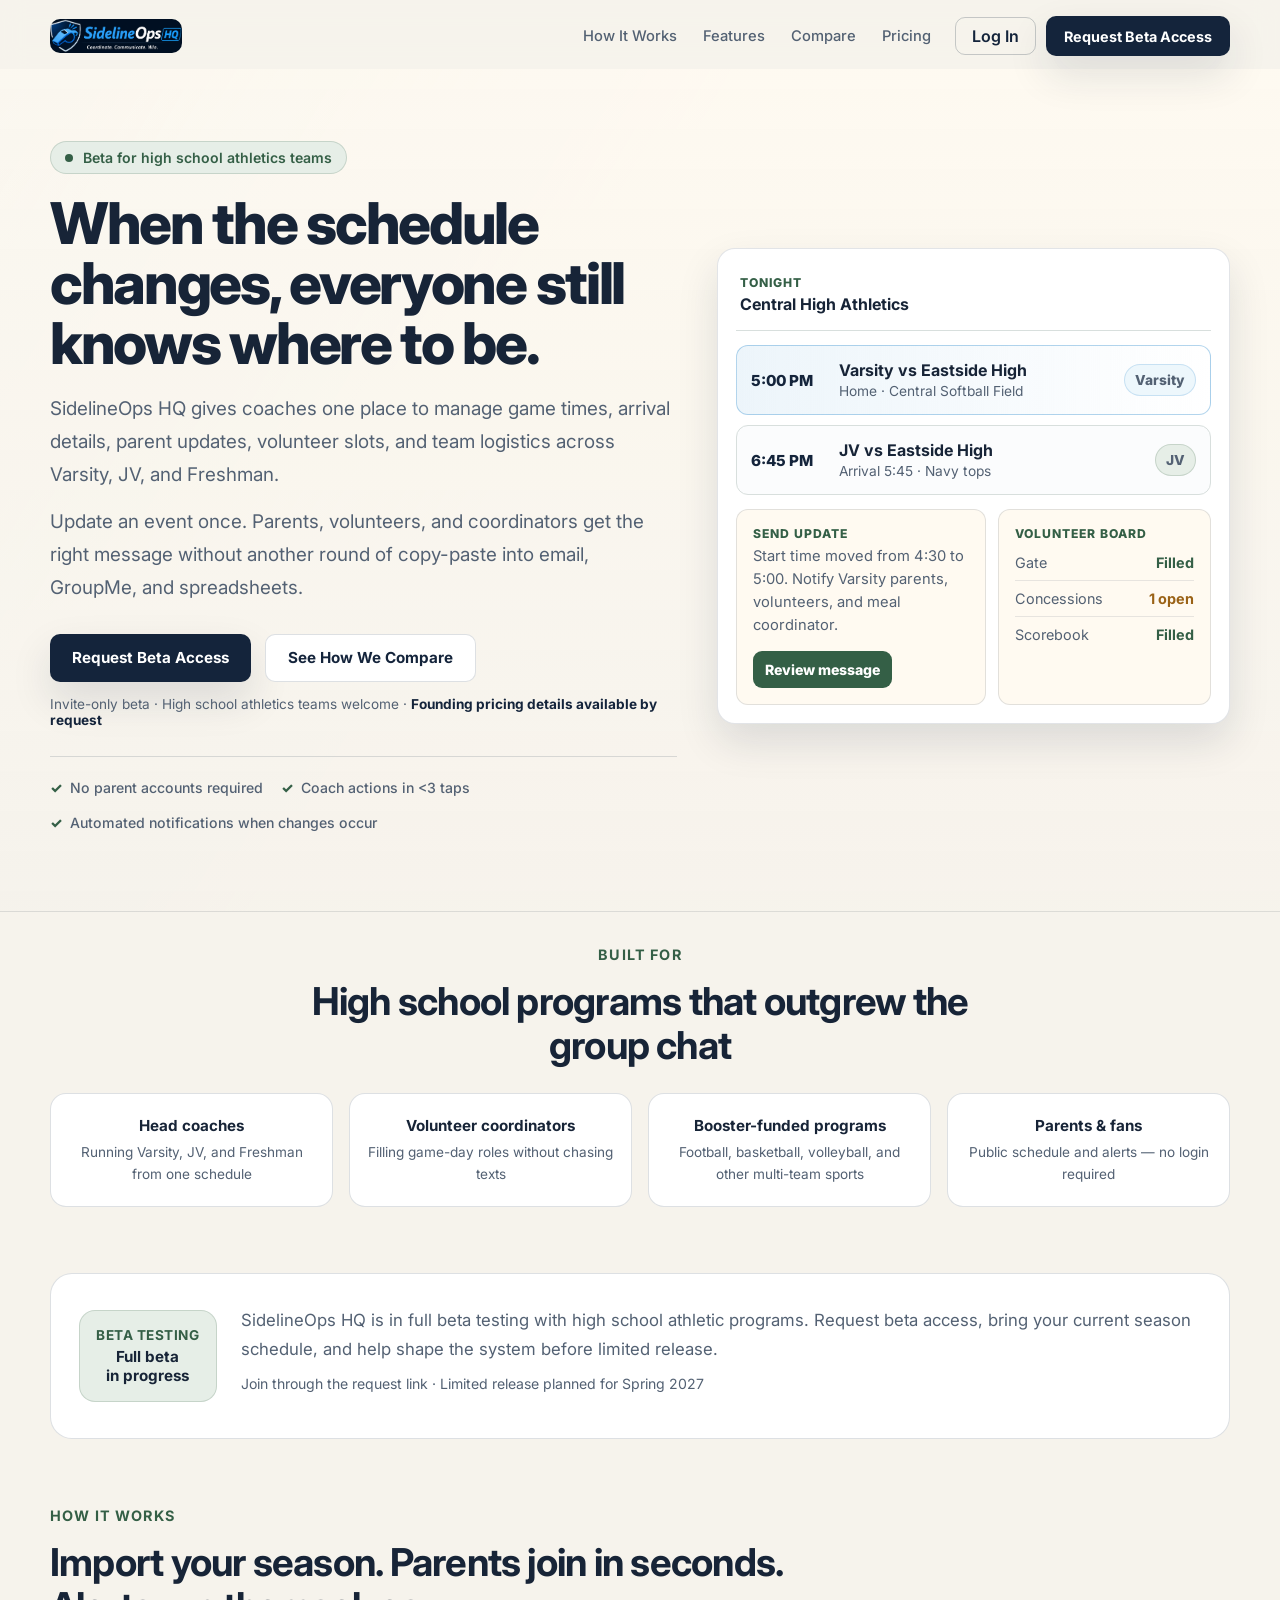
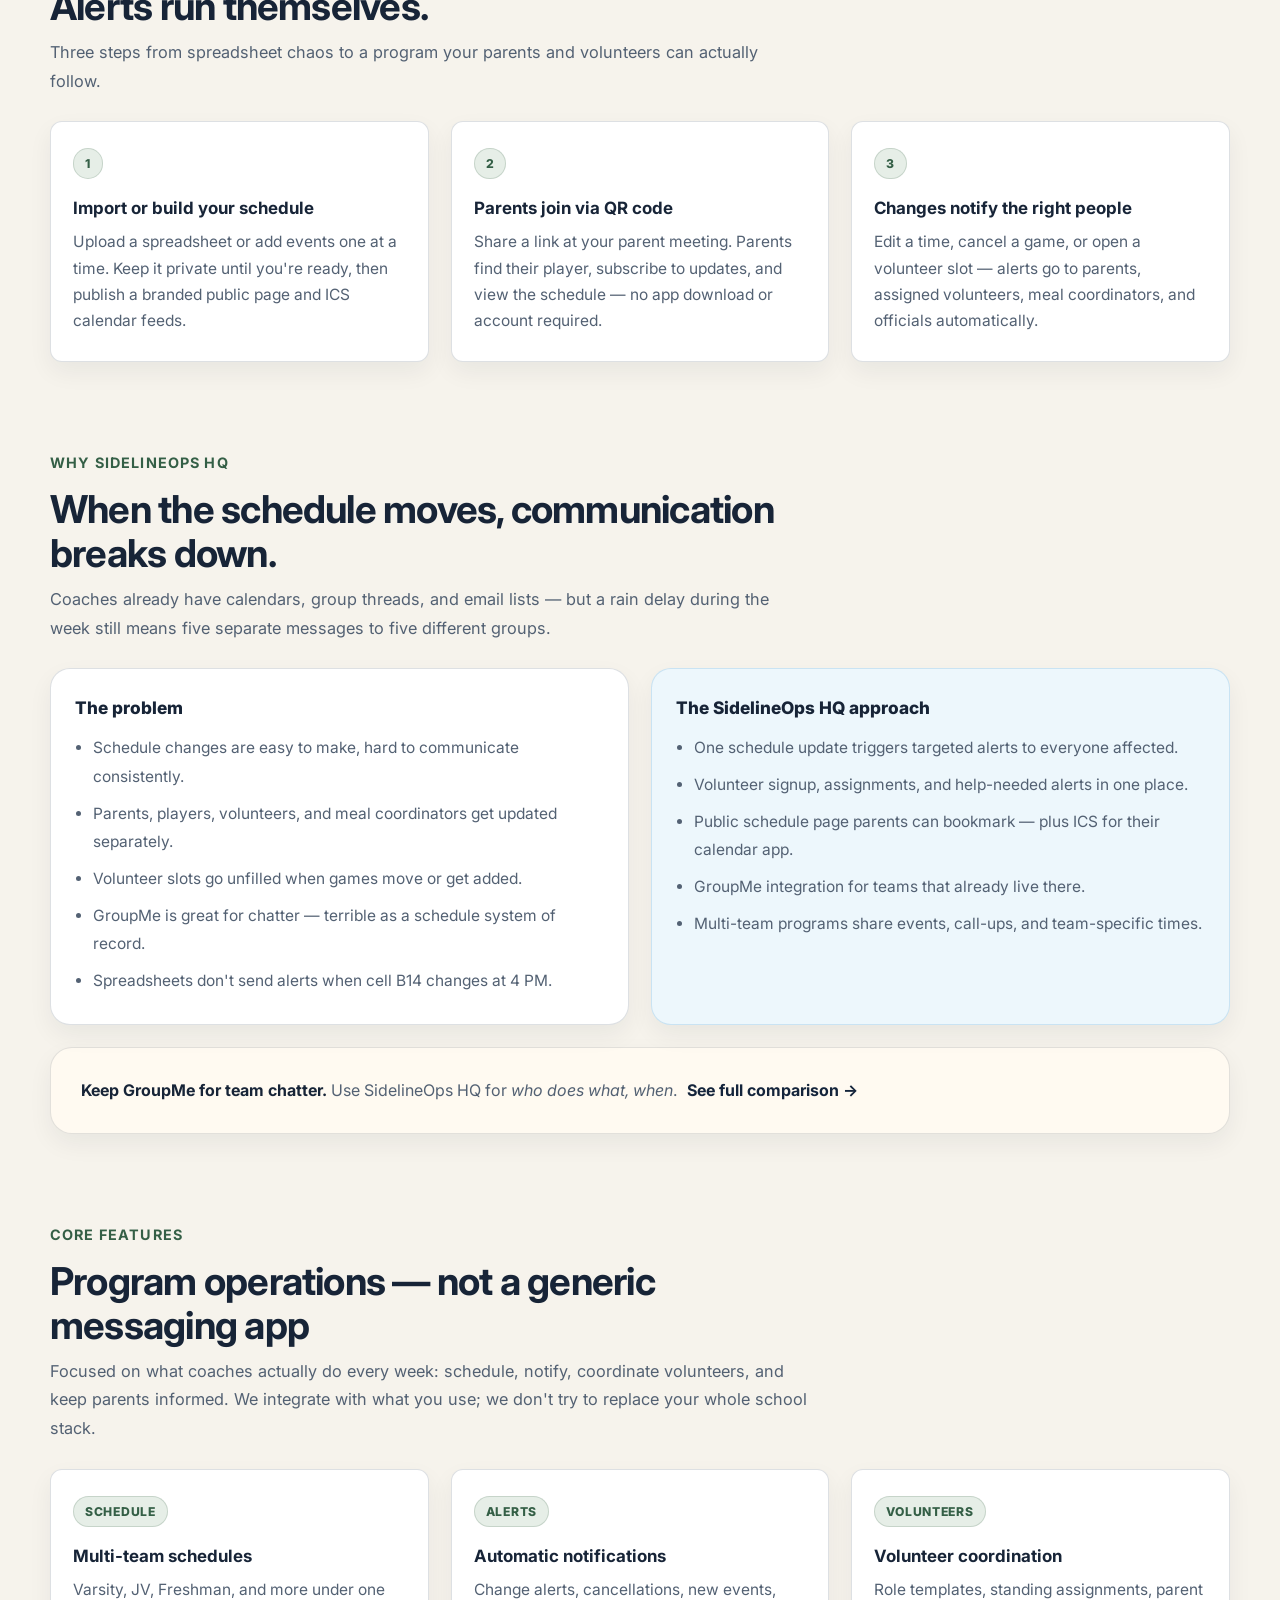
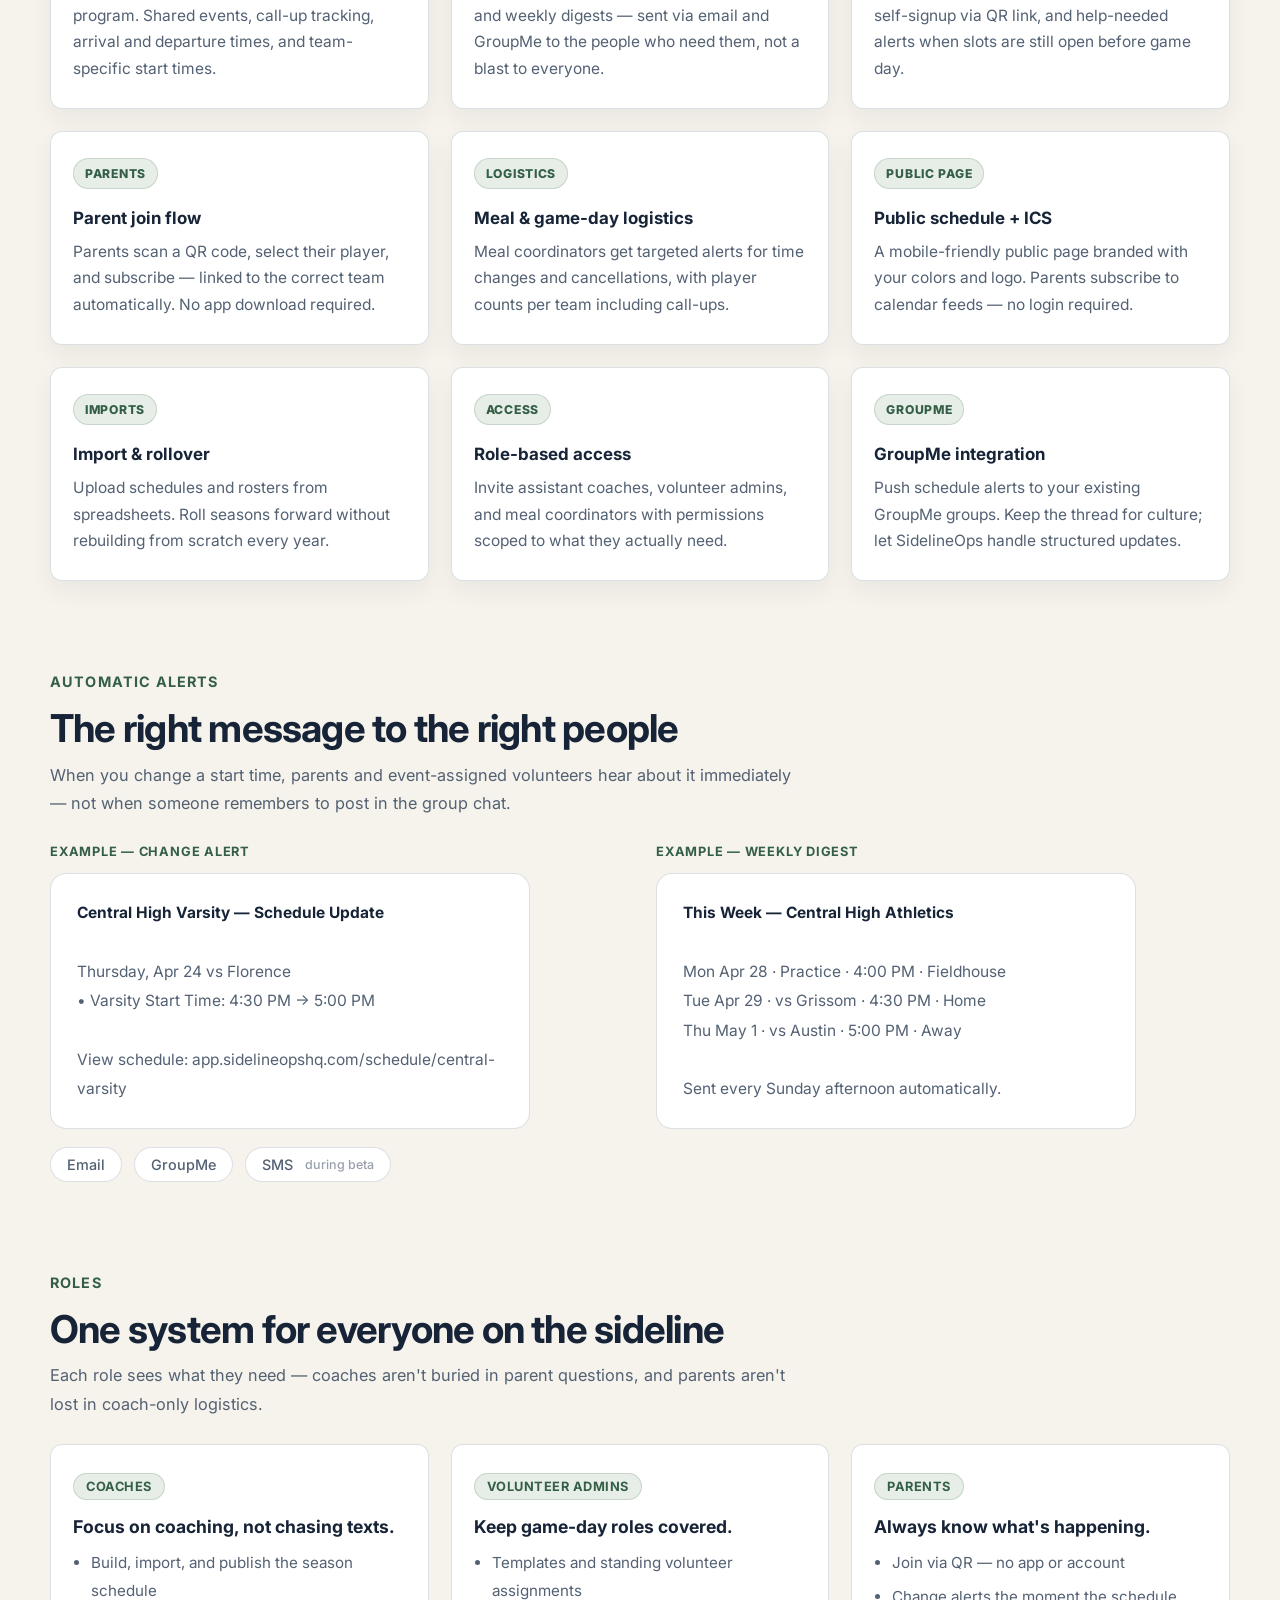
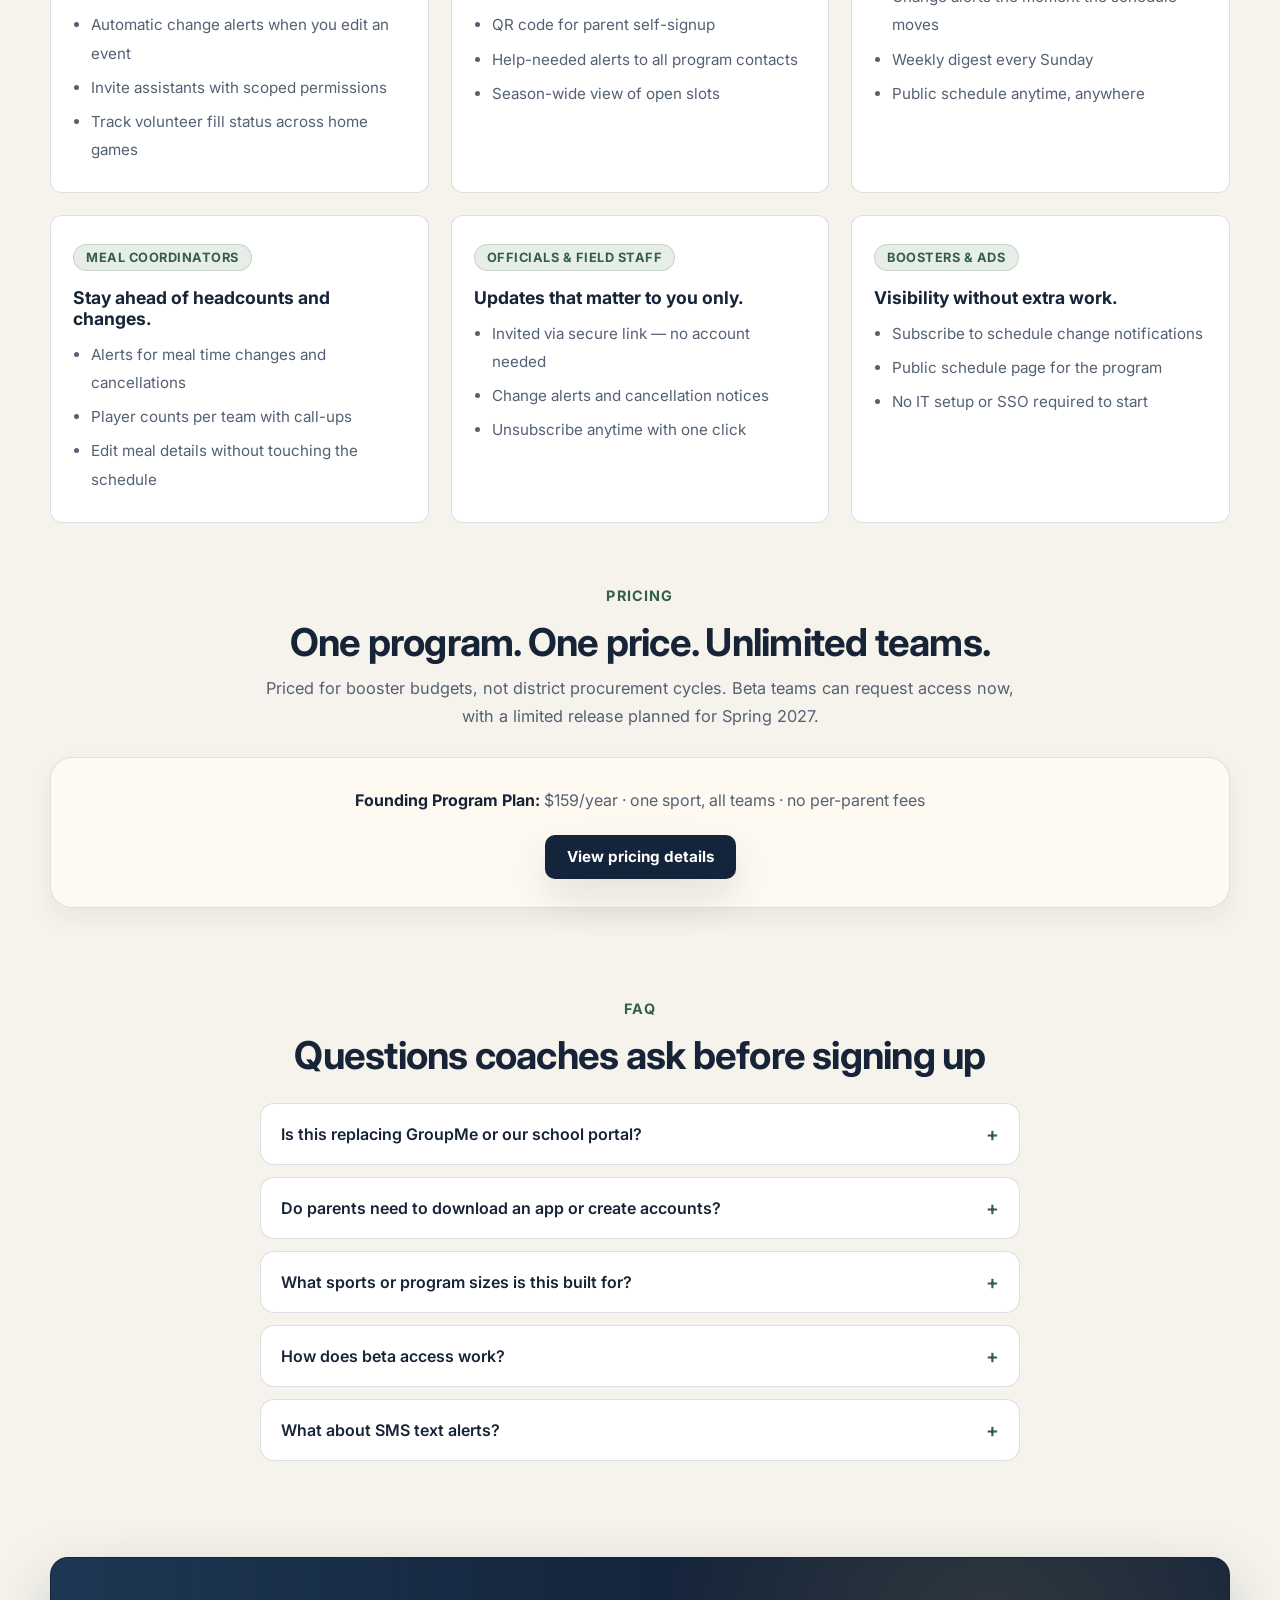
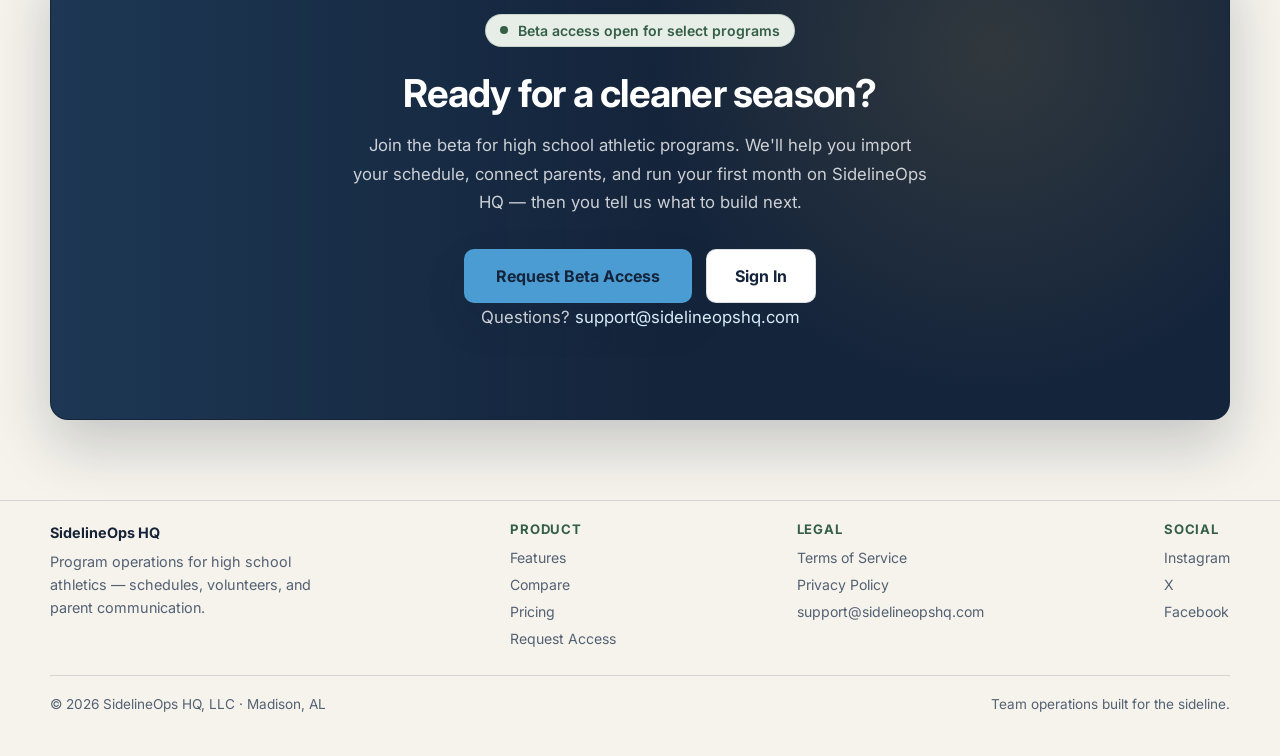
==== commit b1136320: "Update landing dashboard example" ====
--- a/index.html
+++ b/index.html
@@ -108,20 +108,19 @@
                   <span class="product-kicker">Tonight</span>
                   <strong>Central High Athletics</strong>
                 </div>
-                <span class="status-chip">2 updates pending</span>
               </div>
               <div class="schedule-card active">
                 <div class="schedule-time">5:00 PM</div>
                 <div>
-                  <strong>Varsity vs Florence</strong>
-                  <span>Home · Jetsplex Field 1</span>
+                  <strong>Varsity vs Eastside High</strong>
+                  <span>Home · Central Softball Field</span>
                 </div>
                 <span class="team-pill">Varsity</span>
               </div>
               <div class="schedule-card">
                 <div class="schedule-time">6:45 PM</div>
                 <div>
-                  <strong>JV vs Florence</strong>
+                  <strong>JV vs Eastside High</strong>
                   <span>Arrival 5:45 · Navy tops</span>
                 </div>
                 <span class="team-pill muted">JV</span>
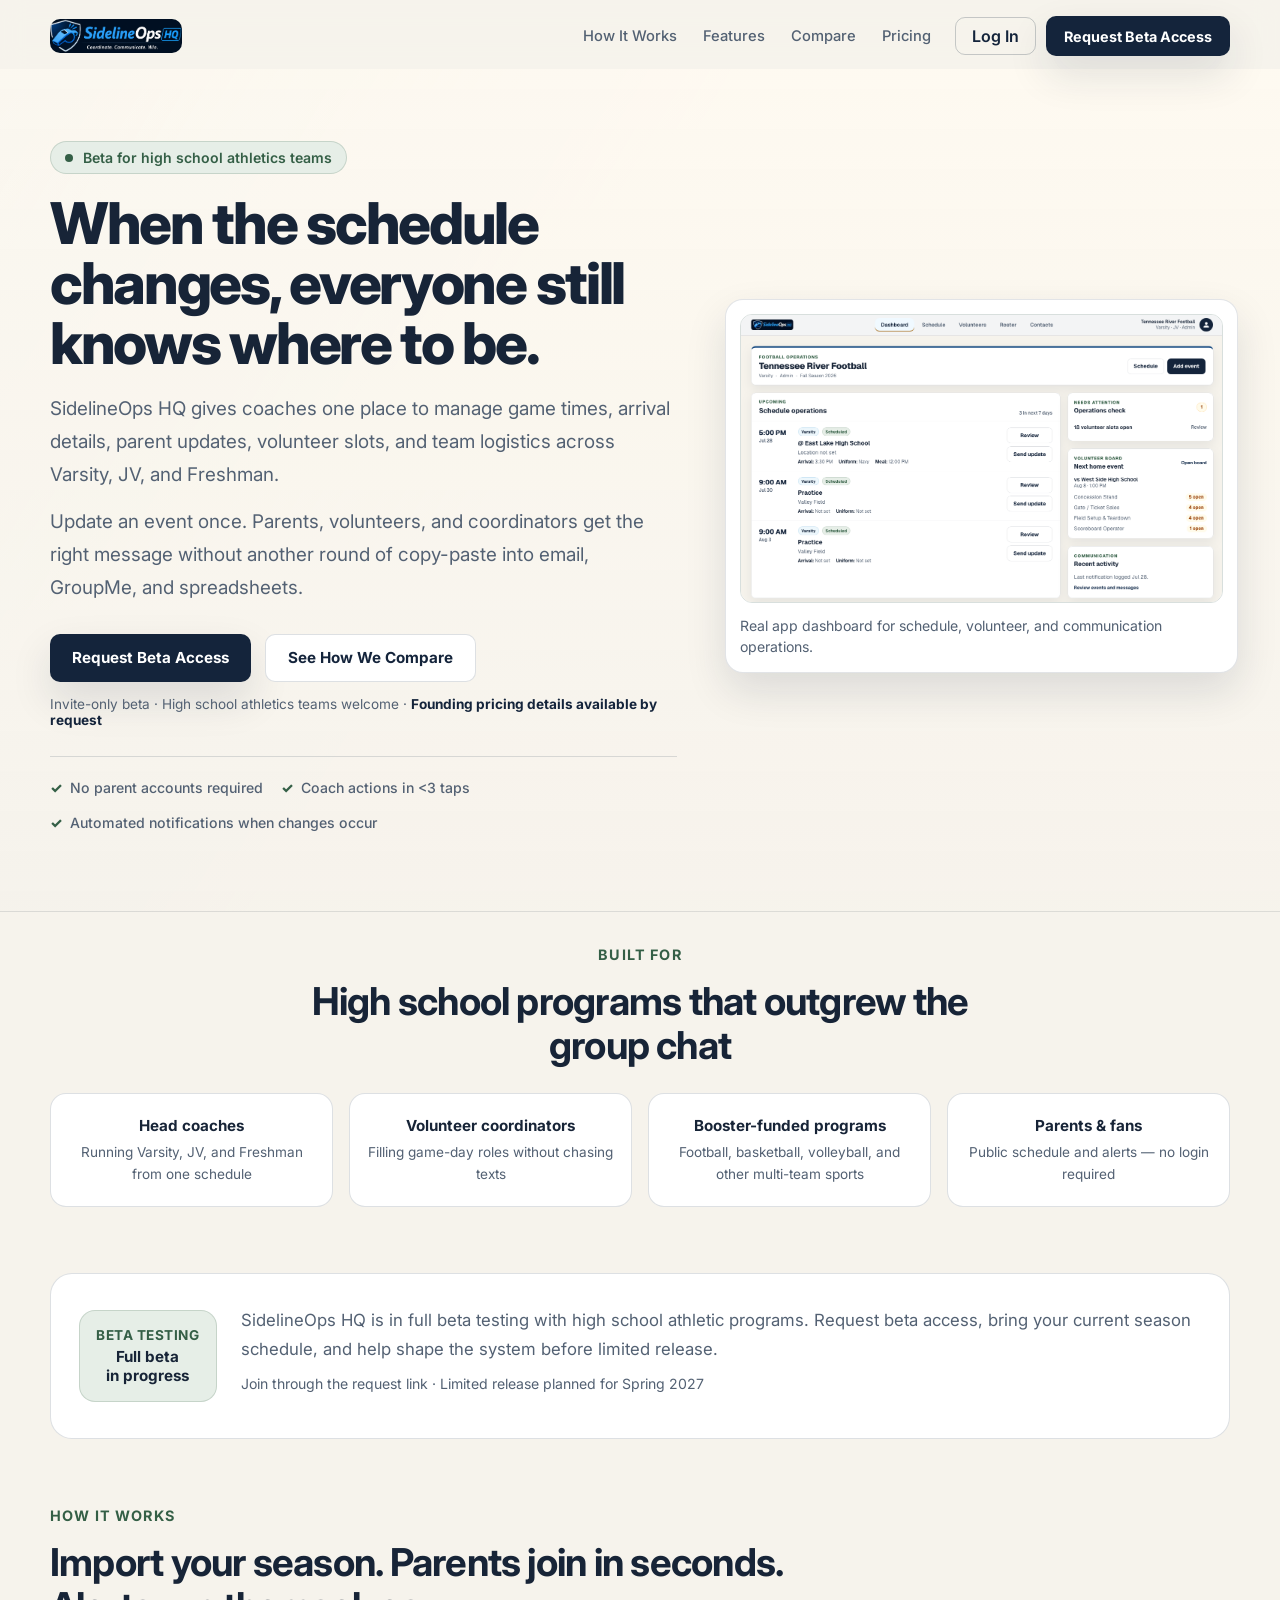
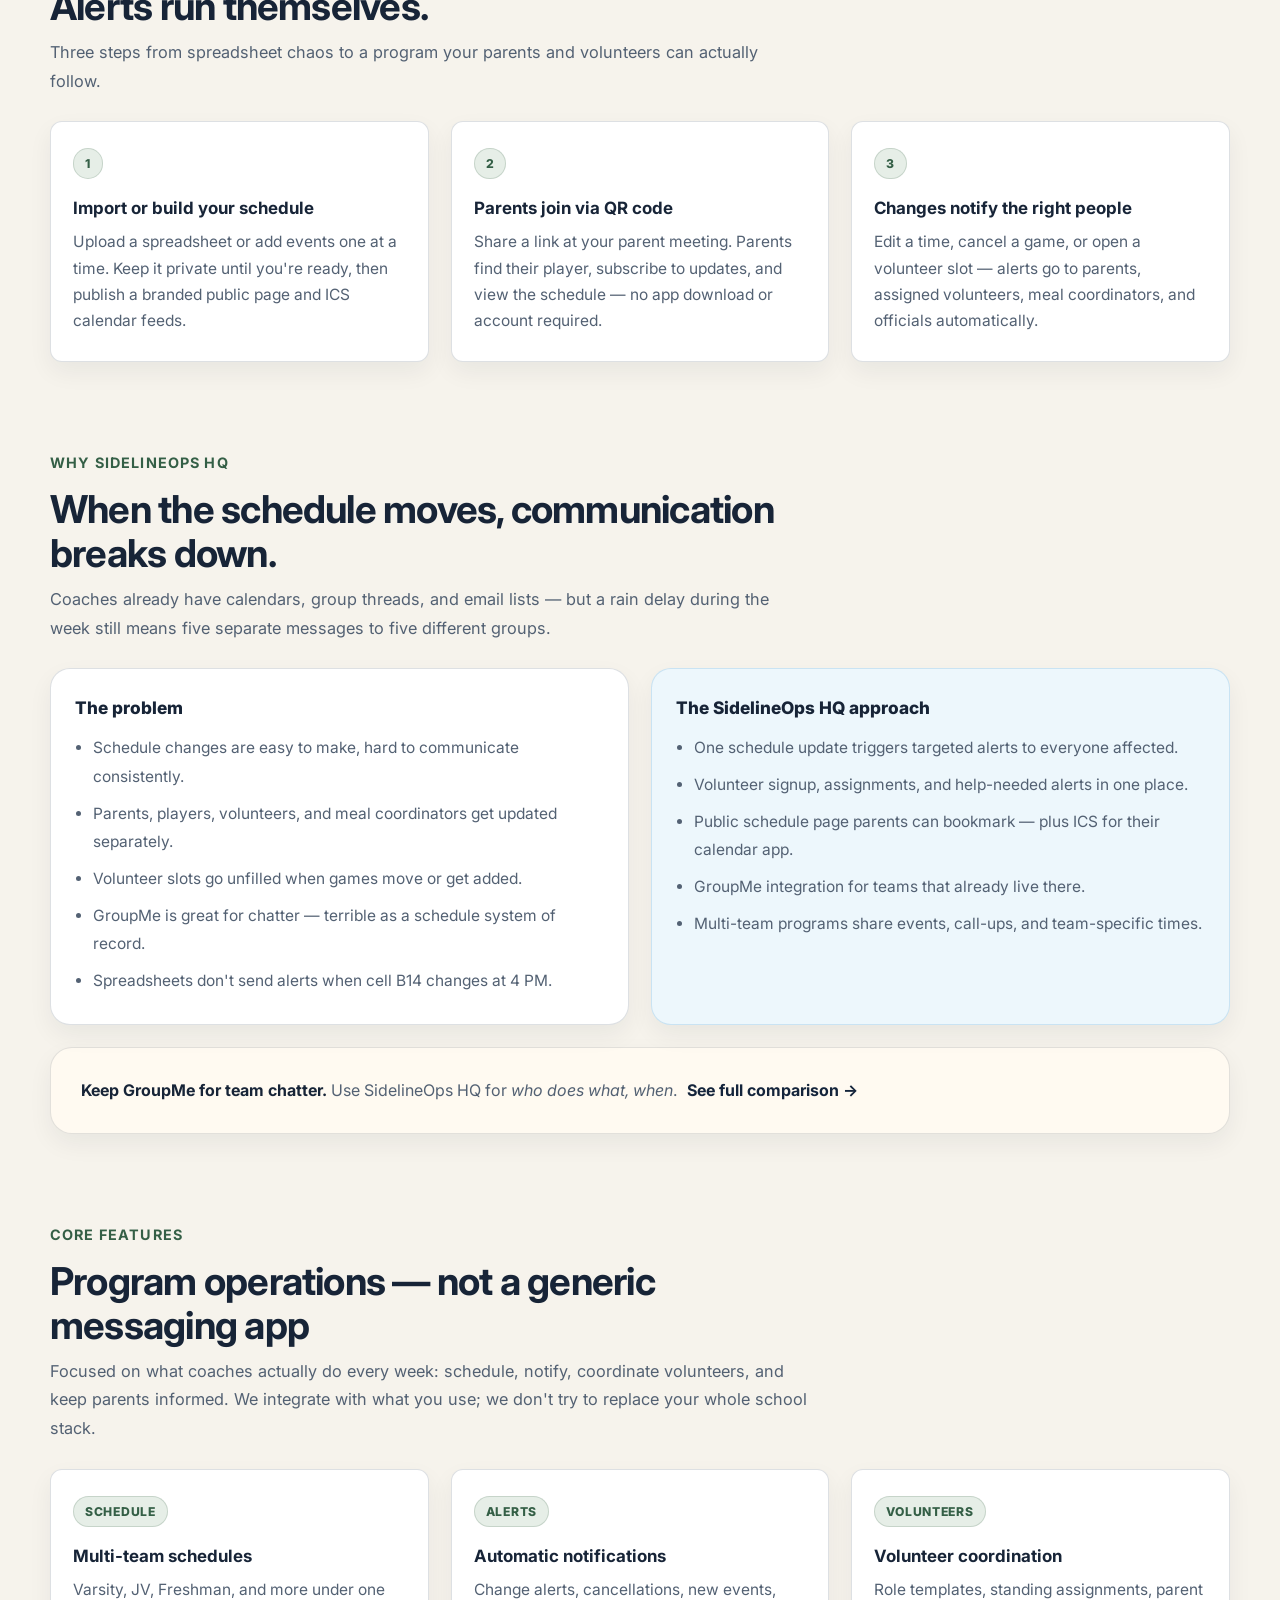
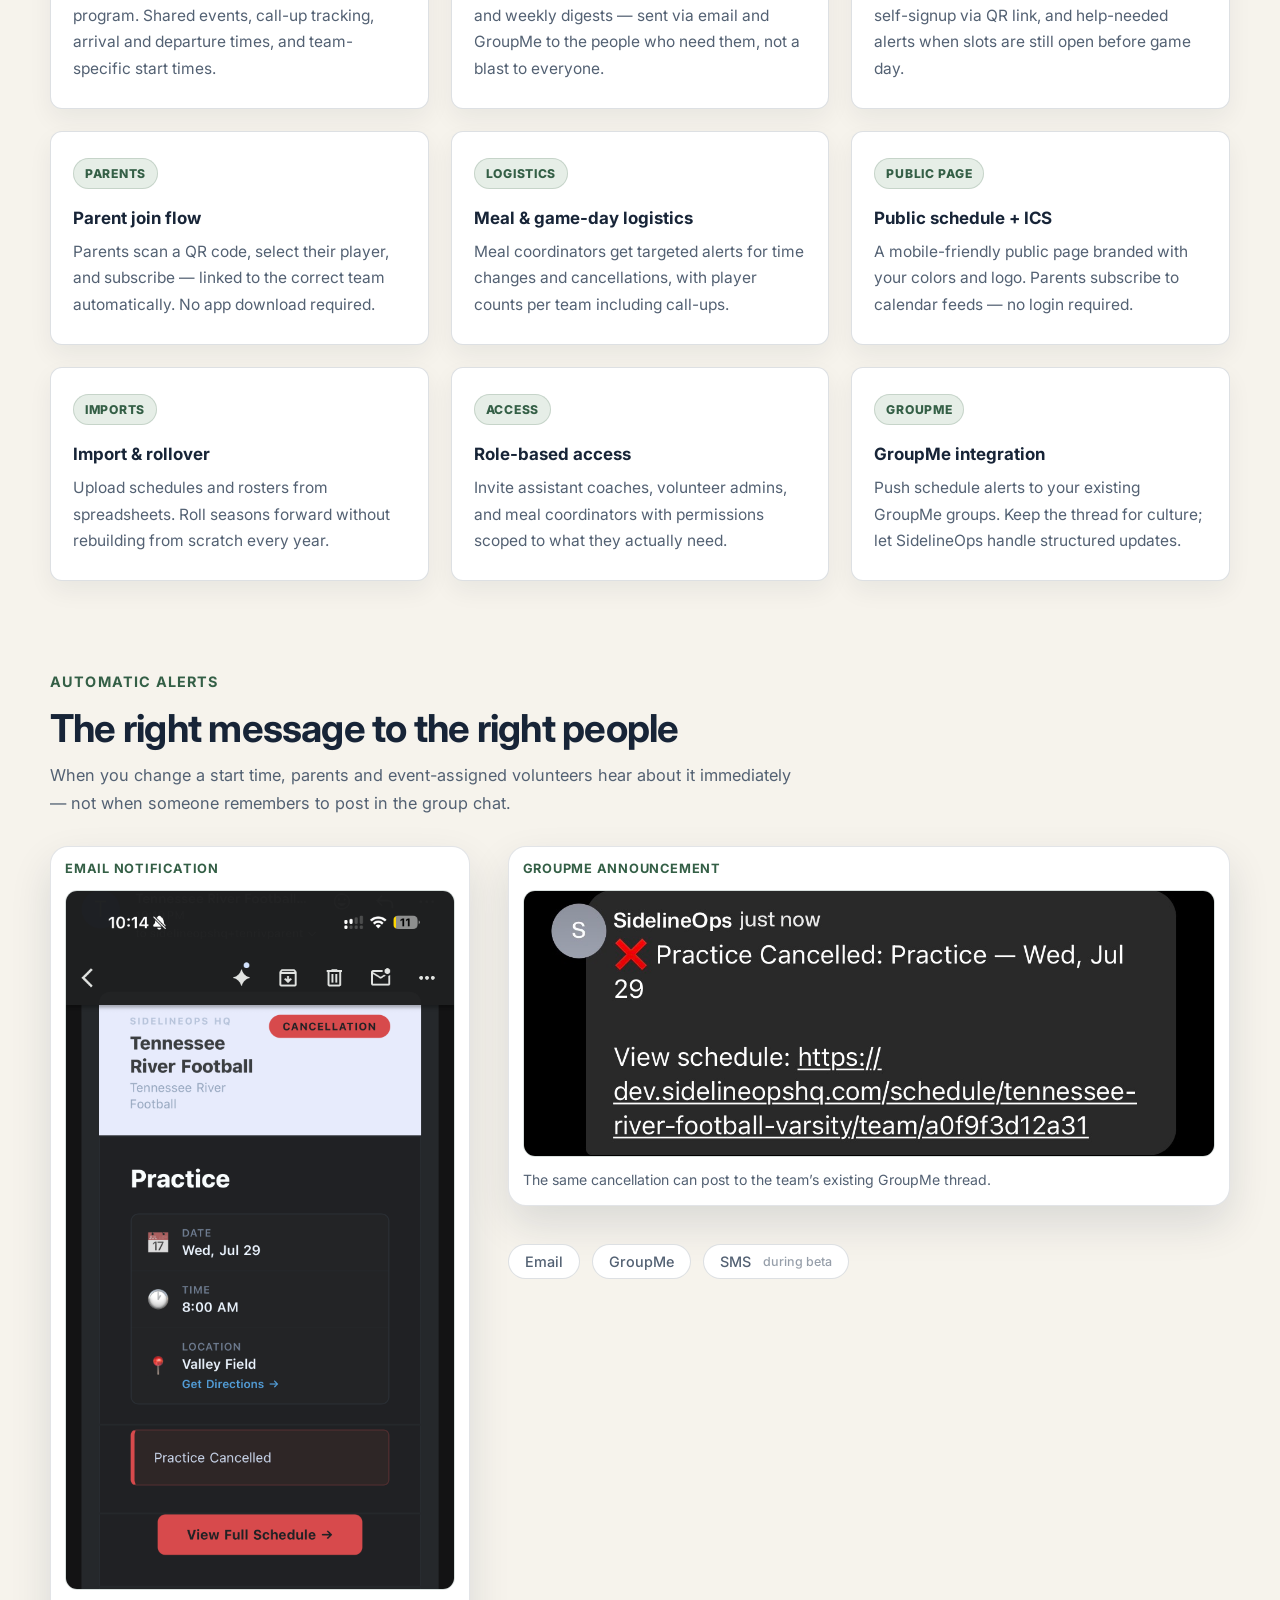
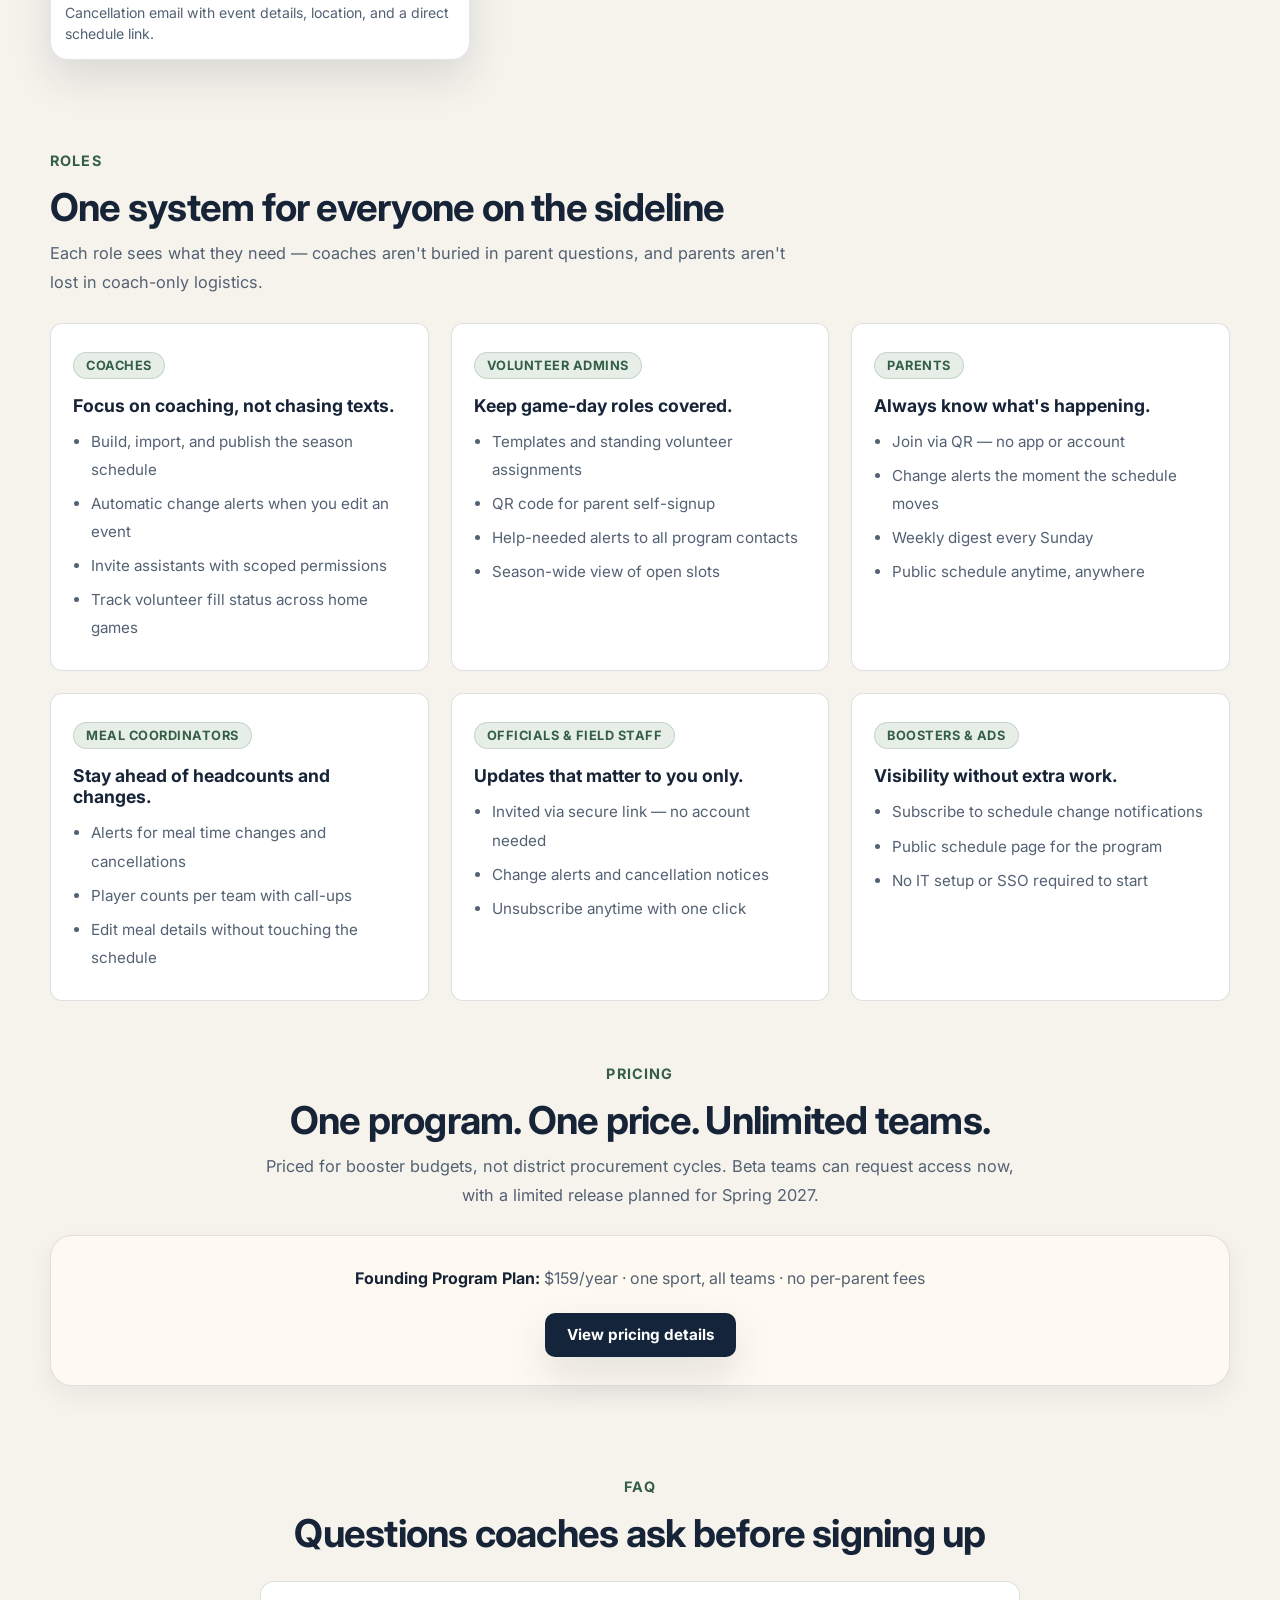
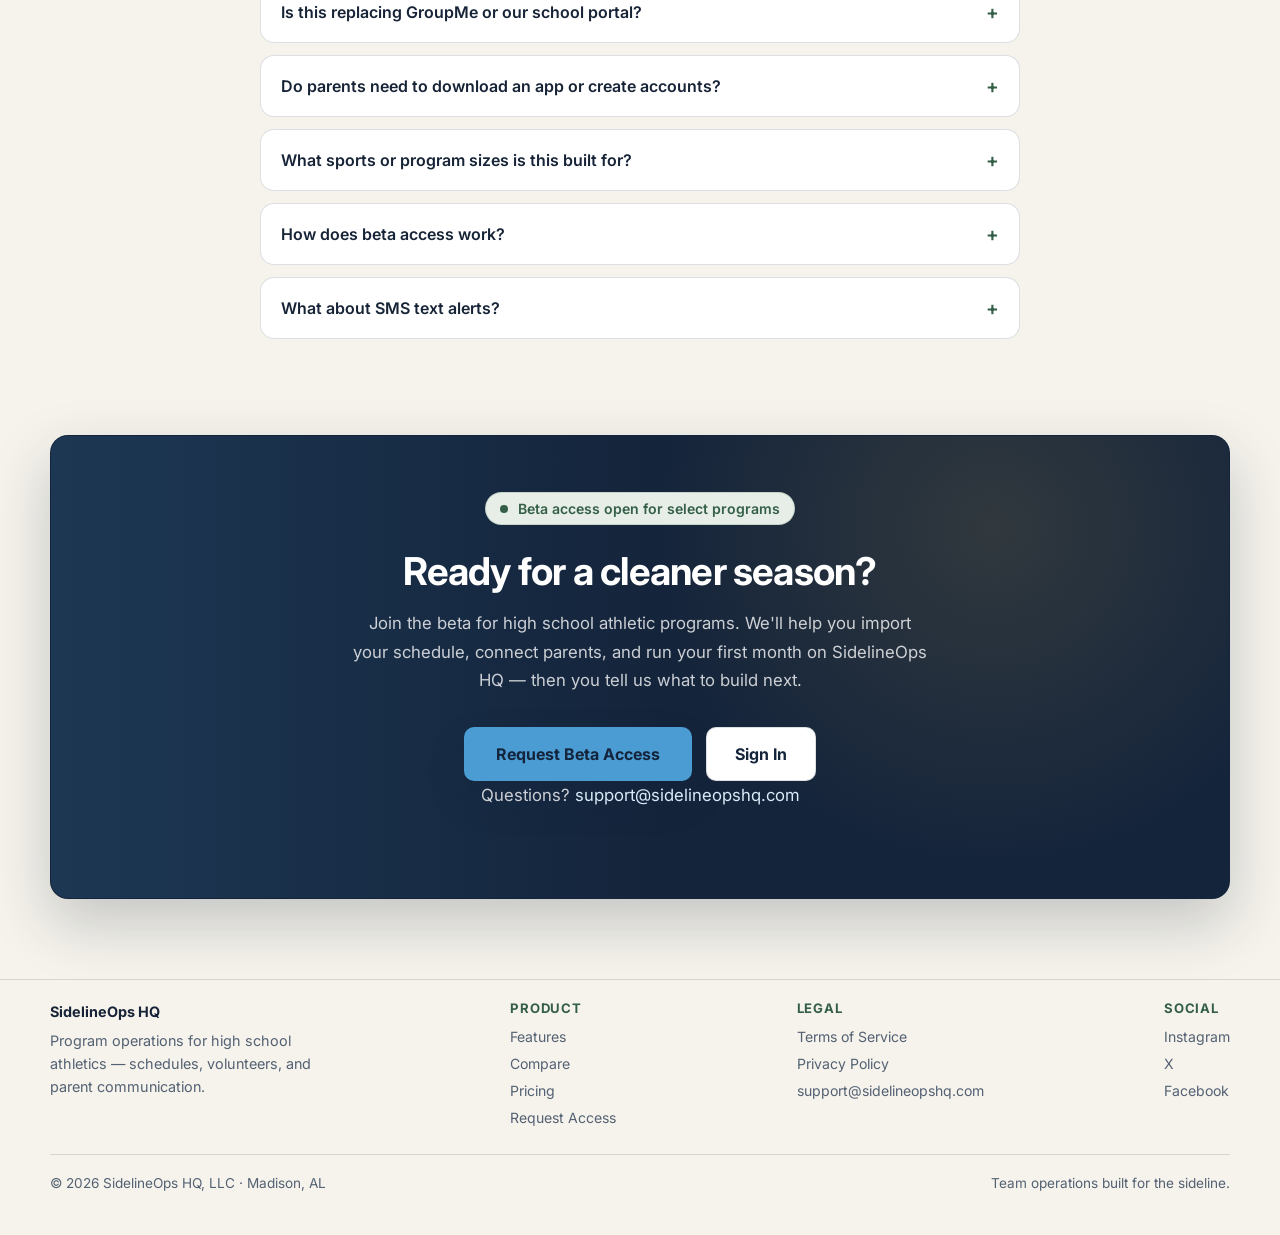
==== commit 6e39183b: "Add real product screenshots to landing page" ====
--- a/index.html
+++ b/index.html
@@ -102,43 +102,10 @@
           </div>
 
           <div class="hero-panel">
-            <div class="product-shell" aria-label="SidelineOps HQ product preview">
-              <div class="product-topbar">
-                <div>
-                  <span class="product-kicker">Tonight</span>
-                  <strong>Central High Athletics</strong>
-                </div>
-              </div>
-              <div class="schedule-card active">
-                <div class="schedule-time">5:00 PM</div>
-                <div>
-                  <strong>Varsity vs Eastside High</strong>
-                  <span>Home · Central Softball Field</span>
-                </div>
-                <span class="team-pill">Varsity</span>
-              </div>
-              <div class="schedule-card">
-                <div class="schedule-time">6:45 PM</div>
-                <div>
-                  <strong>JV vs Eastside High</strong>
-                  <span>Arrival 5:45 · Navy tops</span>
-                </div>
-                <span class="team-pill muted">JV</span>
-              </div>
-              <div class="ops-grid">
-                <div class="ops-panel">
-                  <span class="panel-label">Send update</span>
-                  <p>Start time moved from 4:30 to 5:00. Notify Varsity parents, volunteers, and meal coordinator.</p>
-                  <button type="button">Review message</button>
-                </div>
-                <div class="ops-panel">
-                  <span class="panel-label">Volunteer board</span>
-                  <div class="slot-row"><span>Gate</span><strong>Filled</strong></div>
-                  <div class="slot-row open"><span>Concessions</span><strong>1 open</strong></div>
-                  <div class="slot-row"><span>Scorebook</span><strong>Filled</strong></div>
-                </div>
-              </div>
-            </div>
+            <figure class="screenshot-card hero-screenshot">
+              <img src="assets/dashboard.png" alt="SidelineOps HQ dashboard showing schedule operations, volunteer board, and recent communication activity" />
+              <figcaption>Real app dashboard for schedule, volunteer, and communication operations.</figcaption>
+            </figure>
           </div>
         </div>
       </section>
@@ -382,31 +349,24 @@
             </p>
           </div>
 
-          <div class="message-demo-grid">
-            <div>
-              <div class="message-label">Example — Change alert</div>
-              <div class="message-demo">
-                <strong>Central High Varsity — Schedule Update</strong><br /><br />
-                Thursday, Apr 24 vs Florence<br />
-                • Varsity Start Time: 4:30 PM → 5:00 PM<br /><br />
-                View schedule: app.sidelineopshq.com/schedule/central-varsity
-              </div>
-
-              <div class="channels-row" style="margin-top:18px;">
+          <div class="notification-proof-grid">
+            <figure class="screenshot-card phone-proof">
+              <div class="message-label">Email notification</div>
+              <img src="assets/emailnotification.PNG" alt="Cancellation email from SidelineOps HQ showing cancelled practice details and schedule link" loading="lazy" />
+              <figcaption>Cancellation email with event details, location, and a direct schedule link.</figcaption>
+            </figure>
+
+            <div class="notification-proof-stack">
+              <figure class="screenshot-card groupme-proof">
+                <div class="message-label">GroupMe announcement</div>
+                <img src="assets/groupmemessage.jpg" alt="GroupMe cancellation announcement sent by SidelineOps with a schedule link" loading="lazy" />
+                <figcaption>The same cancellation can post to the team’s existing GroupMe thread.</figcaption>
+              </figure>
+
+              <div class="channels-row">
                 <div class="channel-chip">Email</div>
                 <div class="channel-chip">GroupMe</div>
                 <div class="channel-chip">SMS <span style="font-size:0.78rem;opacity:0.6;margin-left:4px;">during beta</span></div>
-              </div>
-            </div>
-
-            <div>
-              <div class="message-label">Example — Weekly digest</div>
-              <div class="message-demo">
-                <strong>This Week — Central High Athletics</strong><br /><br />
-                Mon Apr 28 · Practice · 4:00 PM · Fieldhouse<br />
-                Tue Apr 29 · vs Grissom · 4:30 PM · Home<br />
-                Thu May 1 · vs Austin · 5:00 PM · Away<br /><br />
-                Sent every Sunday afternoon automatically.
               </div>
             </div>
           </div>
--- a/assets/site.css
+++ b/assets/site.css
@@ -402,6 +402,61 @@
 .slot-row strong { color: var(--field); }
 .slot-row.open strong { color: #9a6216; }
 
+.screenshot-card {
+  margin: 0;
+  background: var(--white);
+  border: 1px solid rgba(20,36,59,0.12);
+  border-radius: 18px;
+  padding: 14px;
+  box-shadow: var(--shadow);
+}
+
+.screenshot-card img {
+  display: block;
+  width: 100%;
+  height: auto;
+  border-radius: 12px;
+  border: 1px solid var(--line);
+}
+
+.screenshot-card figcaption {
+  color: var(--text-soft);
+  font-size: 0.88rem;
+  line-height: 1.55;
+  margin-top: 12px;
+}
+
+.hero-screenshot {
+  transform: translateX(8px);
+}
+
+.notification-proof-grid {
+  display: grid;
+  grid-template-columns: minmax(240px, 0.75fr) minmax(320px, 1.25fr);
+  gap: 24px;
+  align-items: start;
+  margin-top: 28px;
+}
+
+.phone-proof {
+  max-width: 420px;
+}
+
+.phone-proof img {
+  max-height: 700px;
+  object-fit: cover;
+  object-position: top center;
+}
+
+.notification-proof-stack {
+  display: grid;
+  gap: 18px;
+}
+
+.groupme-proof img {
+  background: #111;
+}
+
 .logo-card {
   position: relative;
   background: var(--white);
@@ -1214,11 +1269,21 @@
   .icp-grid { grid-template-columns: 1fr; }
   .features-2col,
   .pricing-grid,
-  .message-demo-grid { grid-template-columns: 1fr; }
+  .message-demo-grid,
+  .notification-proof-grid { grid-template-columns: 1fr; }
   .school-plan-card { grid-column: auto; }
   .cta-card { padding: 40px 28px; }
   .proof-band { grid-template-columns: 1fr; text-align: center; }
   .proof-badge { margin: 0 auto; }
+  .hero-screenshot {
+    max-width: 760px;
+    margin: 0 auto;
+    transform: none;
+  }
+  .phone-proof {
+    max-width: 460px;
+    margin: 0 auto;
+  }
 }
 
 @media (max-width: 840px) {
@@ -1290,6 +1355,8 @@
     align-items: start;
   }
   .schedule-time { grid-column: 1 / -1; }
+  .screenshot-card { padding: 10px; }
+  .phone-proof img { max-height: 560px; }
   .logo-card { padding: 26px 18px 22px; }
   .logo-wrap { min-height: 170px; padding: 8px; }
   .logo-wrap img { width: min(100%, 300px); max-height: 210px; }
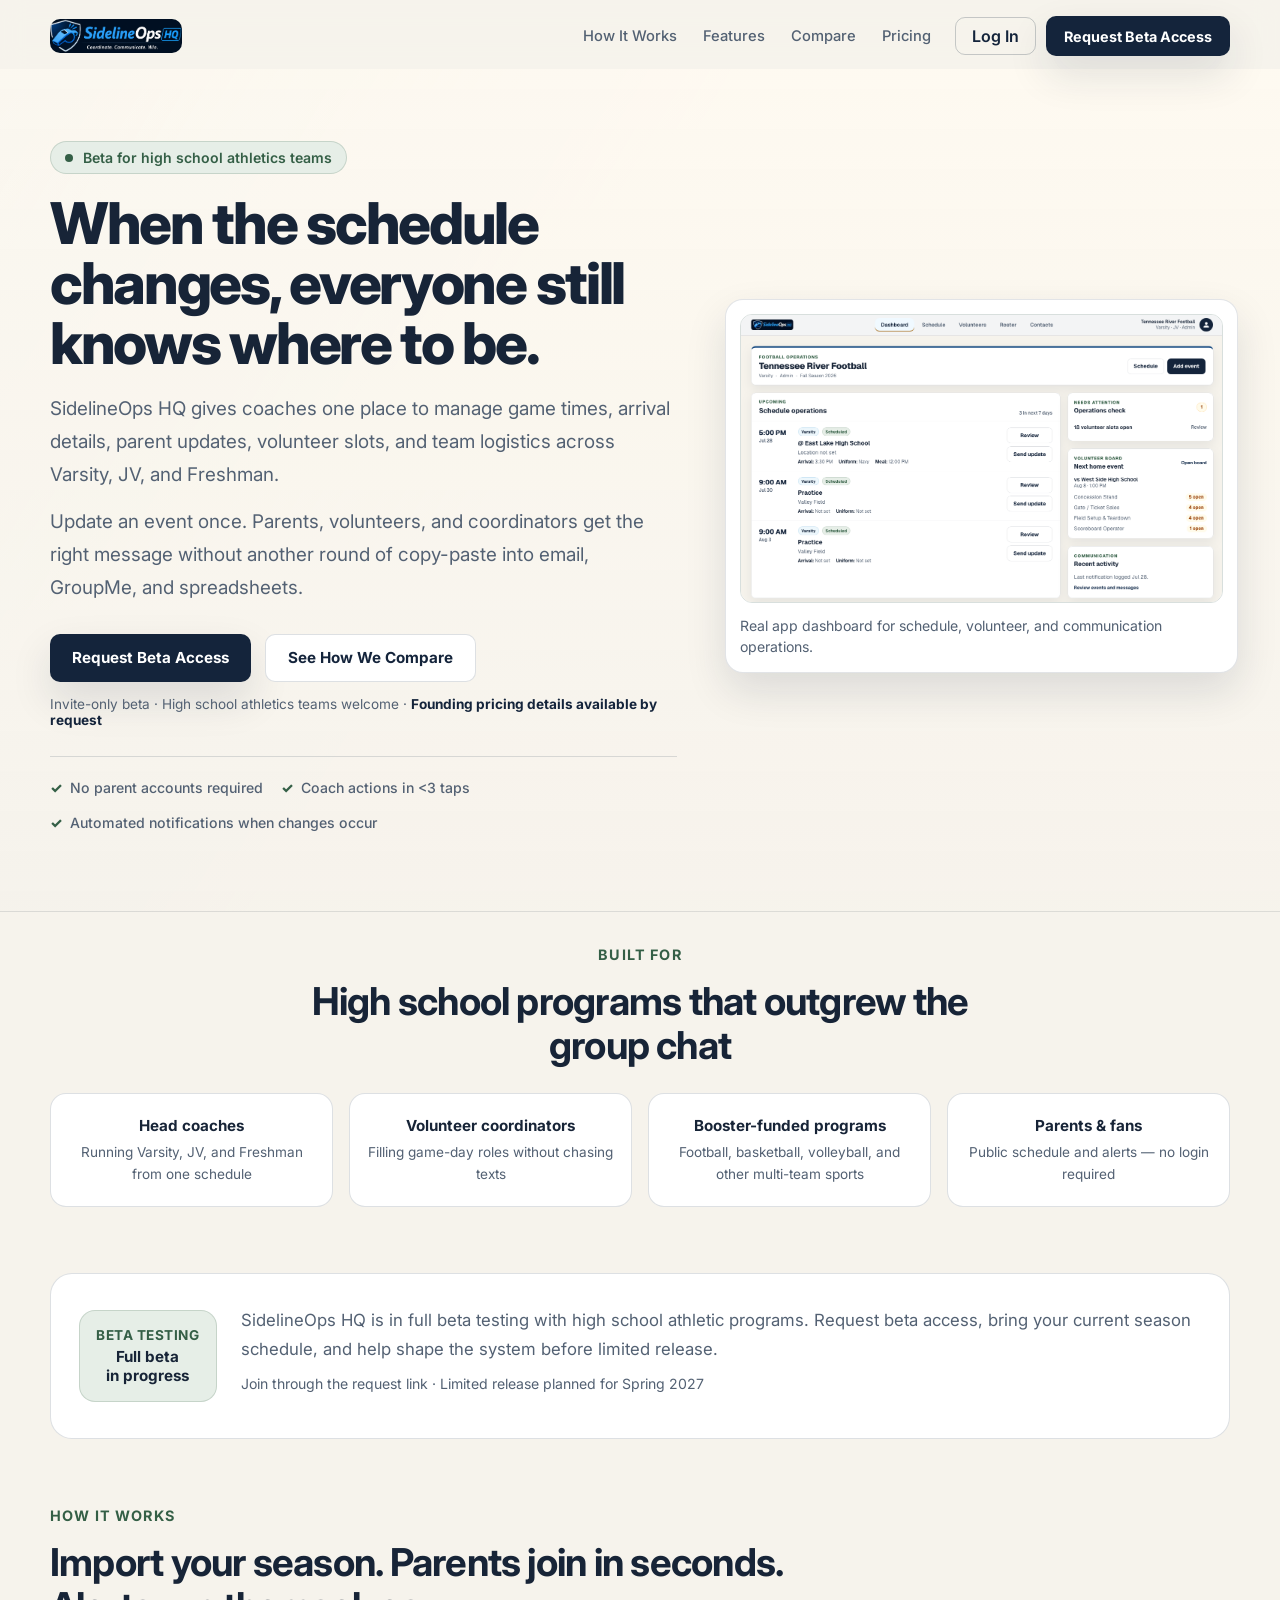
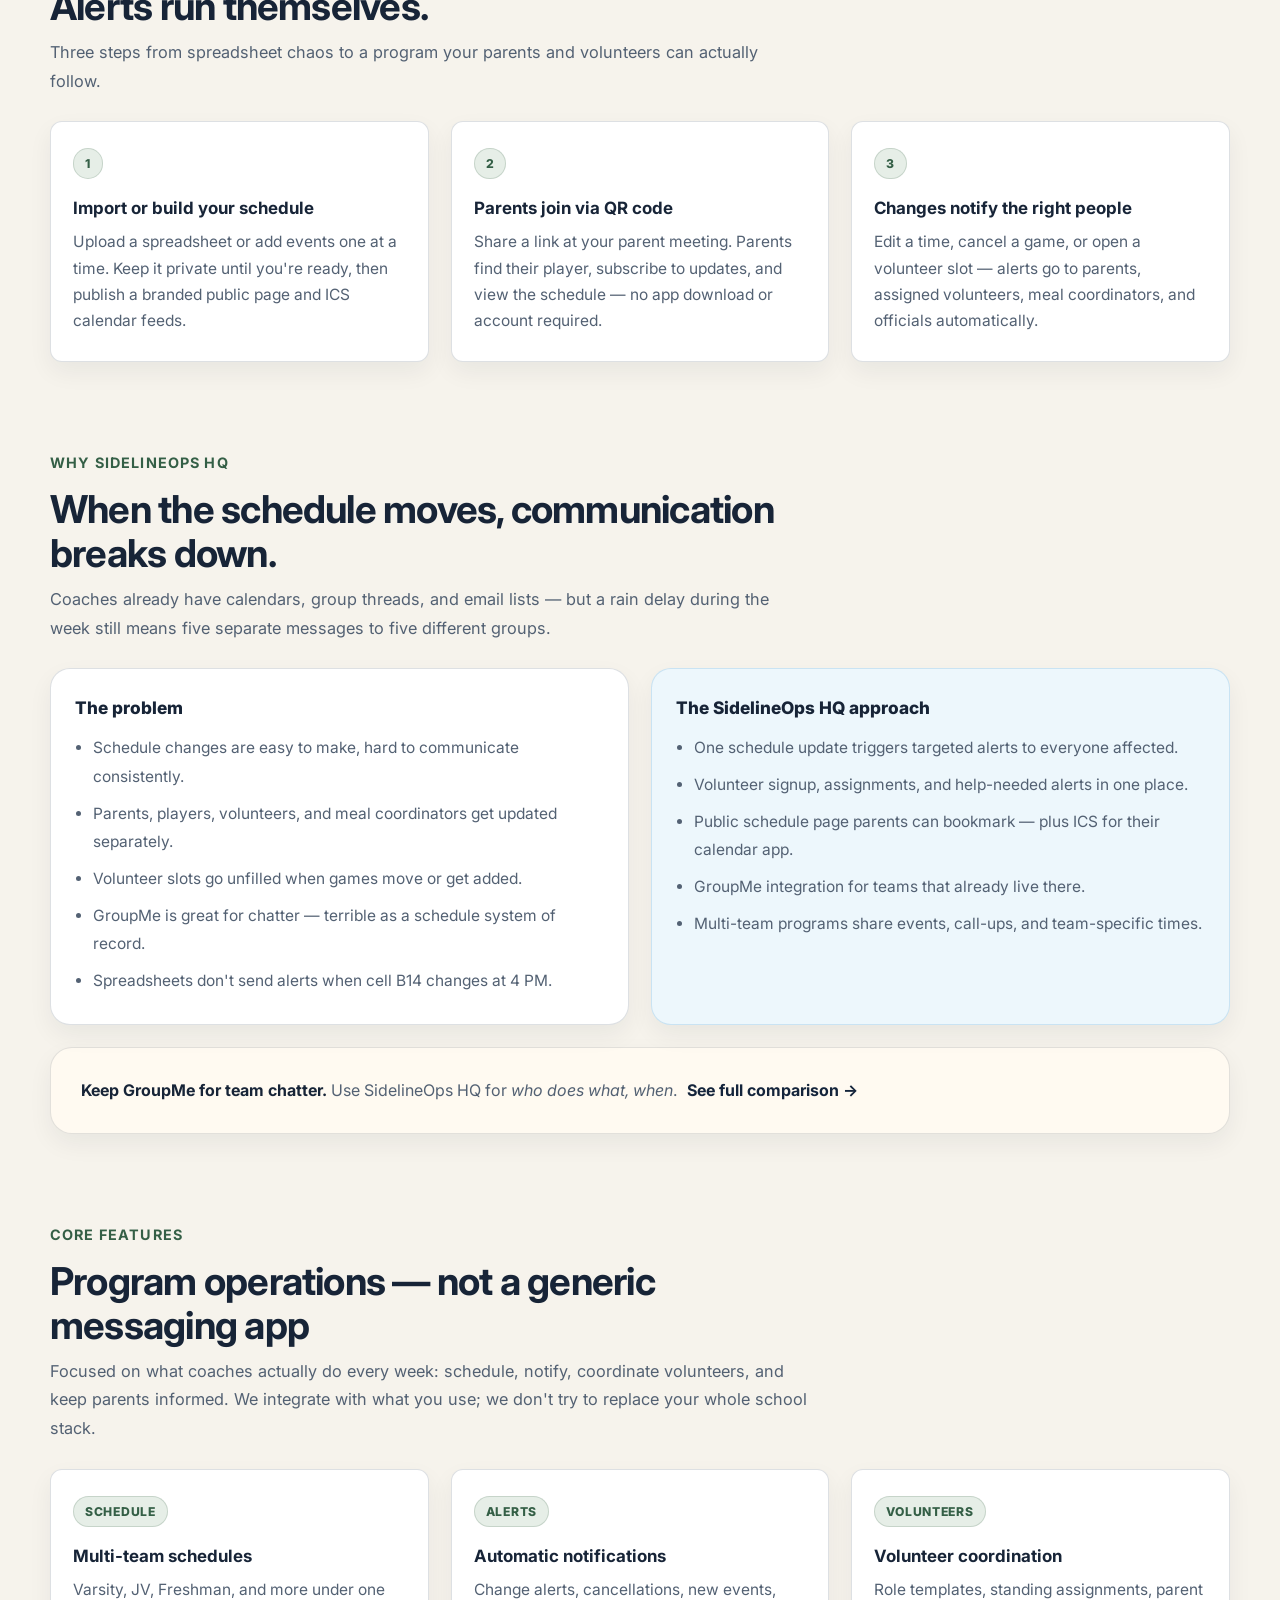
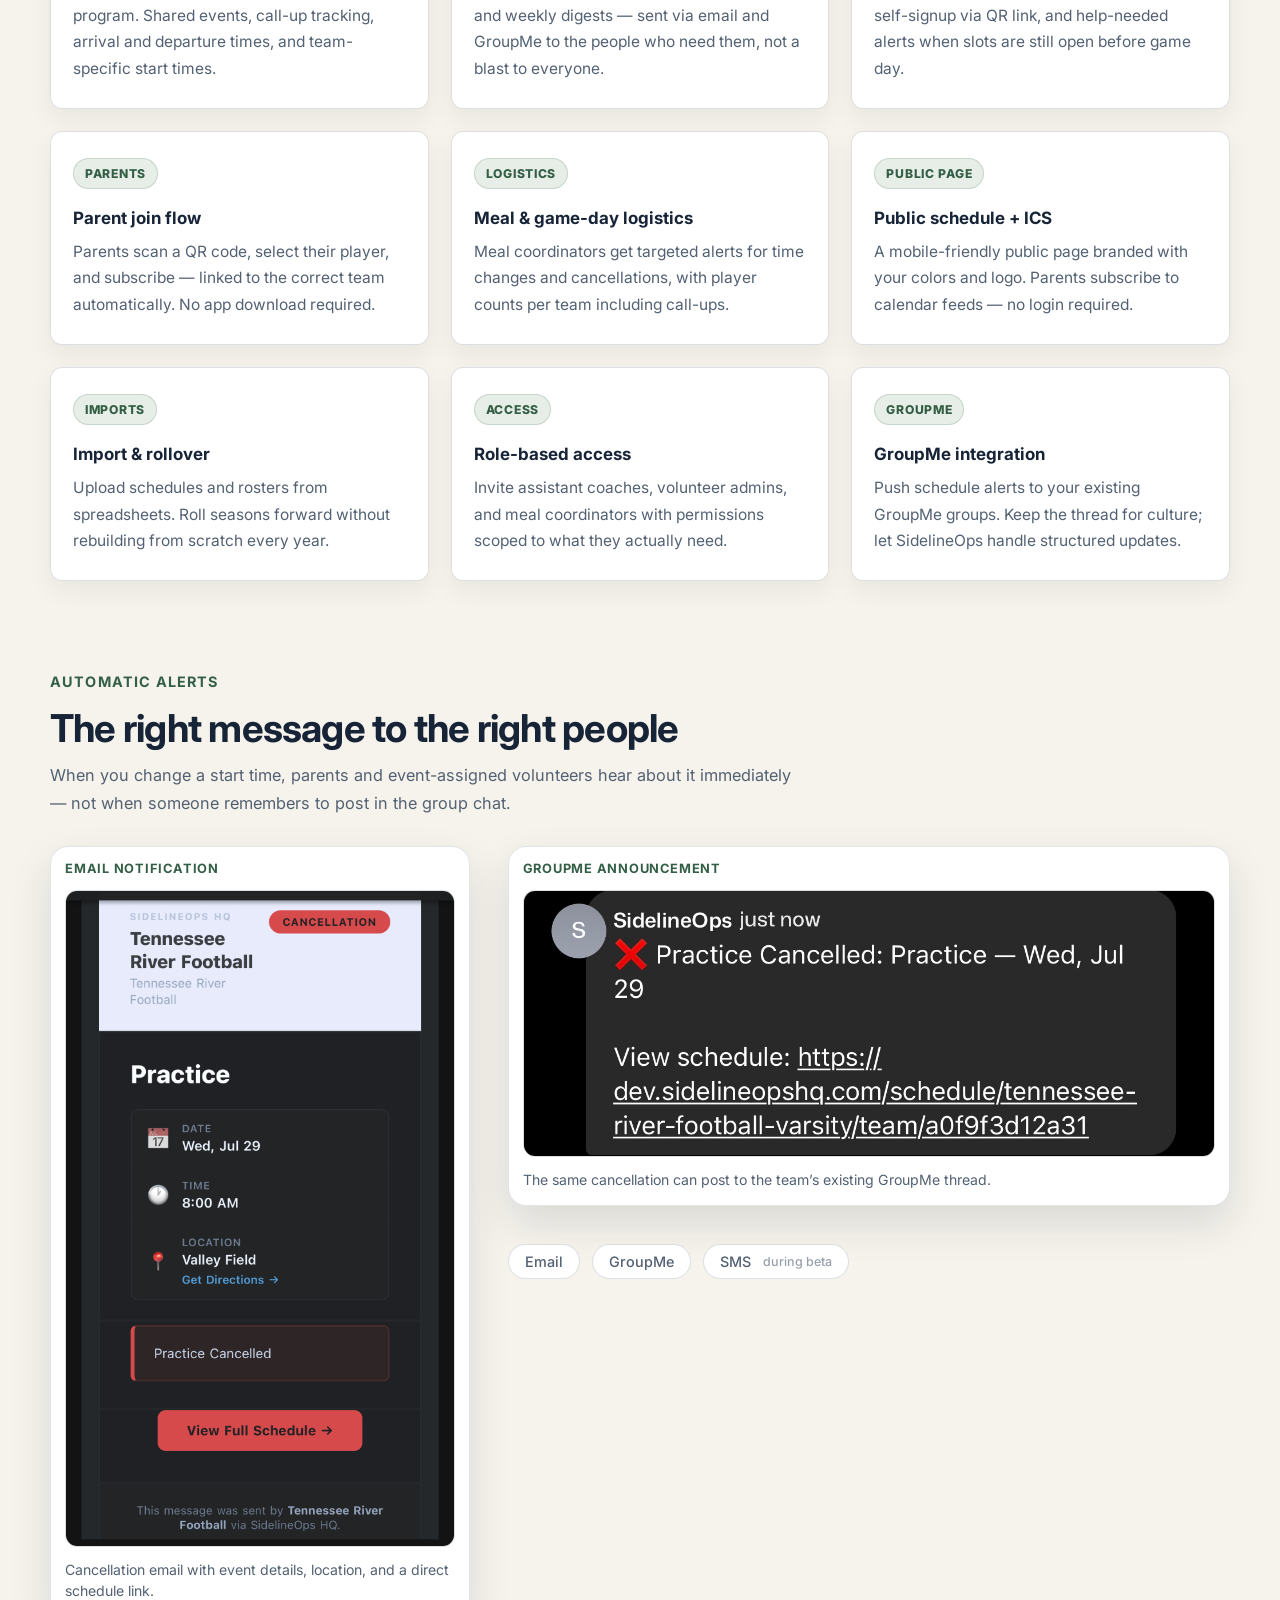
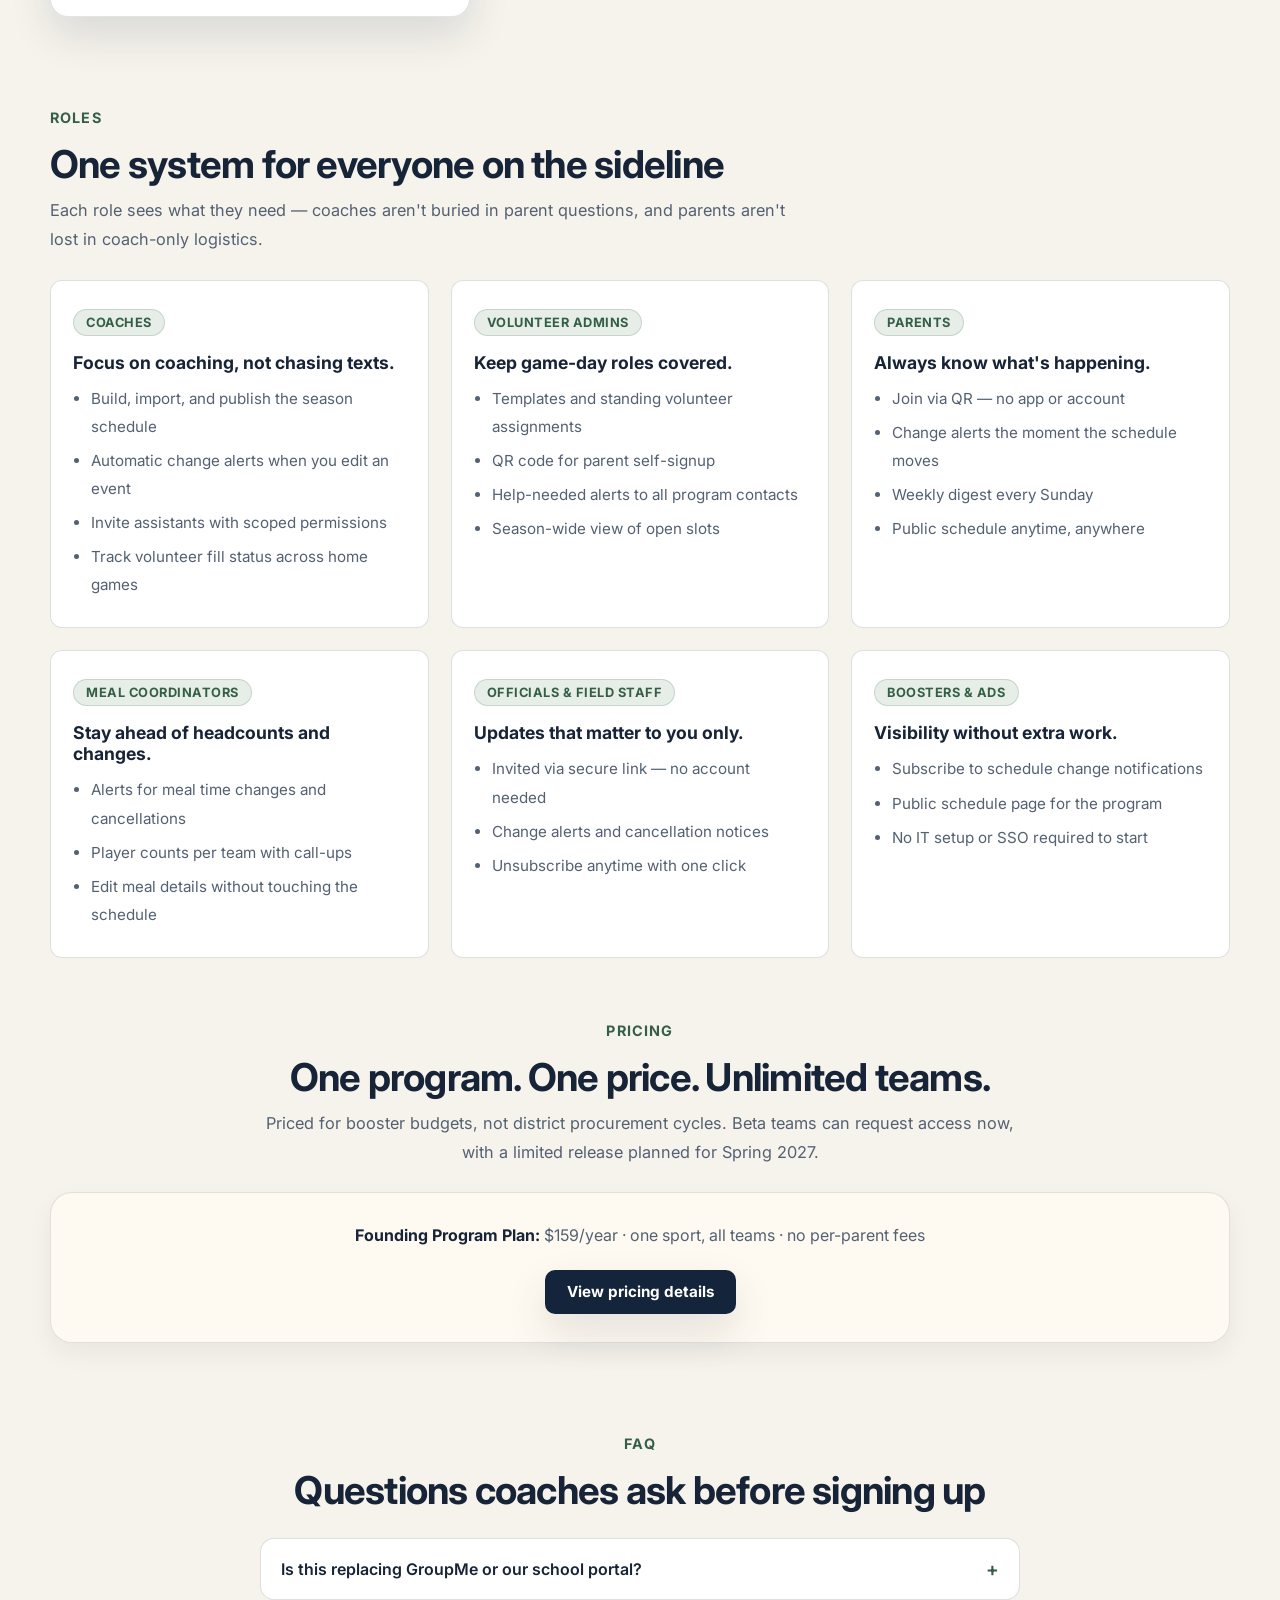
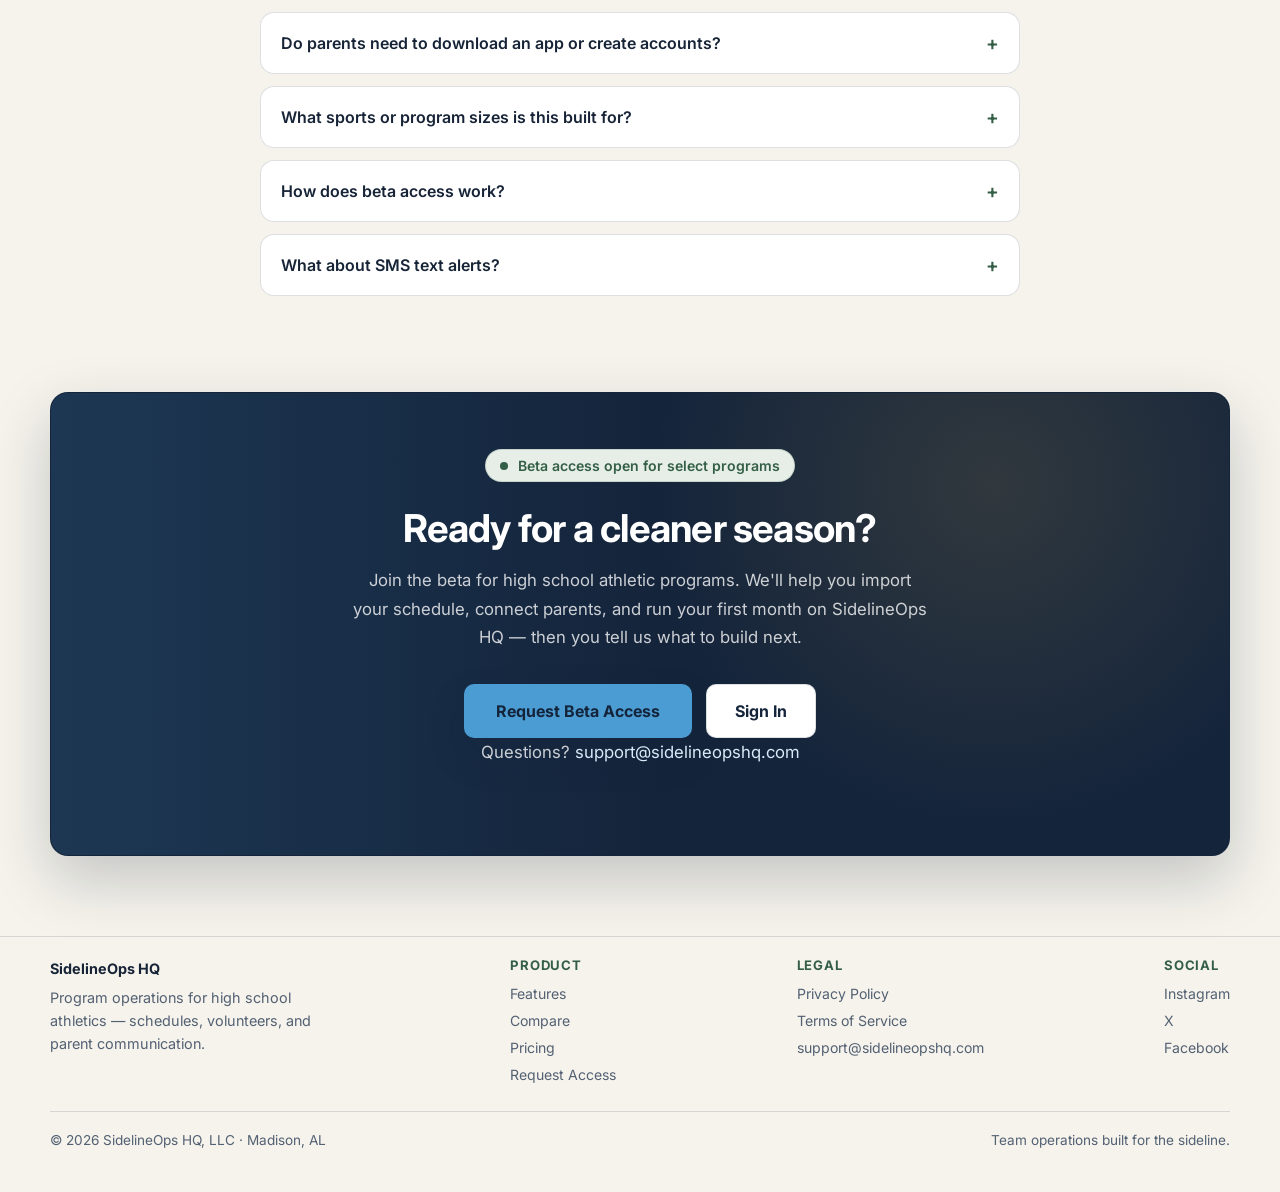
==== commit 1307f802: "Surface canonical legal links in footer" ====
--- a/index.html
+++ b/index.html
@@ -586,8 +586,8 @@
         <div>
           <div class="footer-col-title">Legal</div>
           <div class="footer-links">
+            <a href="https://app.sidelineopshq.com/legal/privacy">Privacy Policy</a>
             <a href="https://app.sidelineopshq.com/legal/terms">Terms of Service</a>
-            <a href="https://app.sidelineopshq.com/legal/privacy">Privacy Policy</a>
             <a href="mailto:support@sidelineopshq.com">support@sidelineopshq.com</a>
           </div>
         </div>
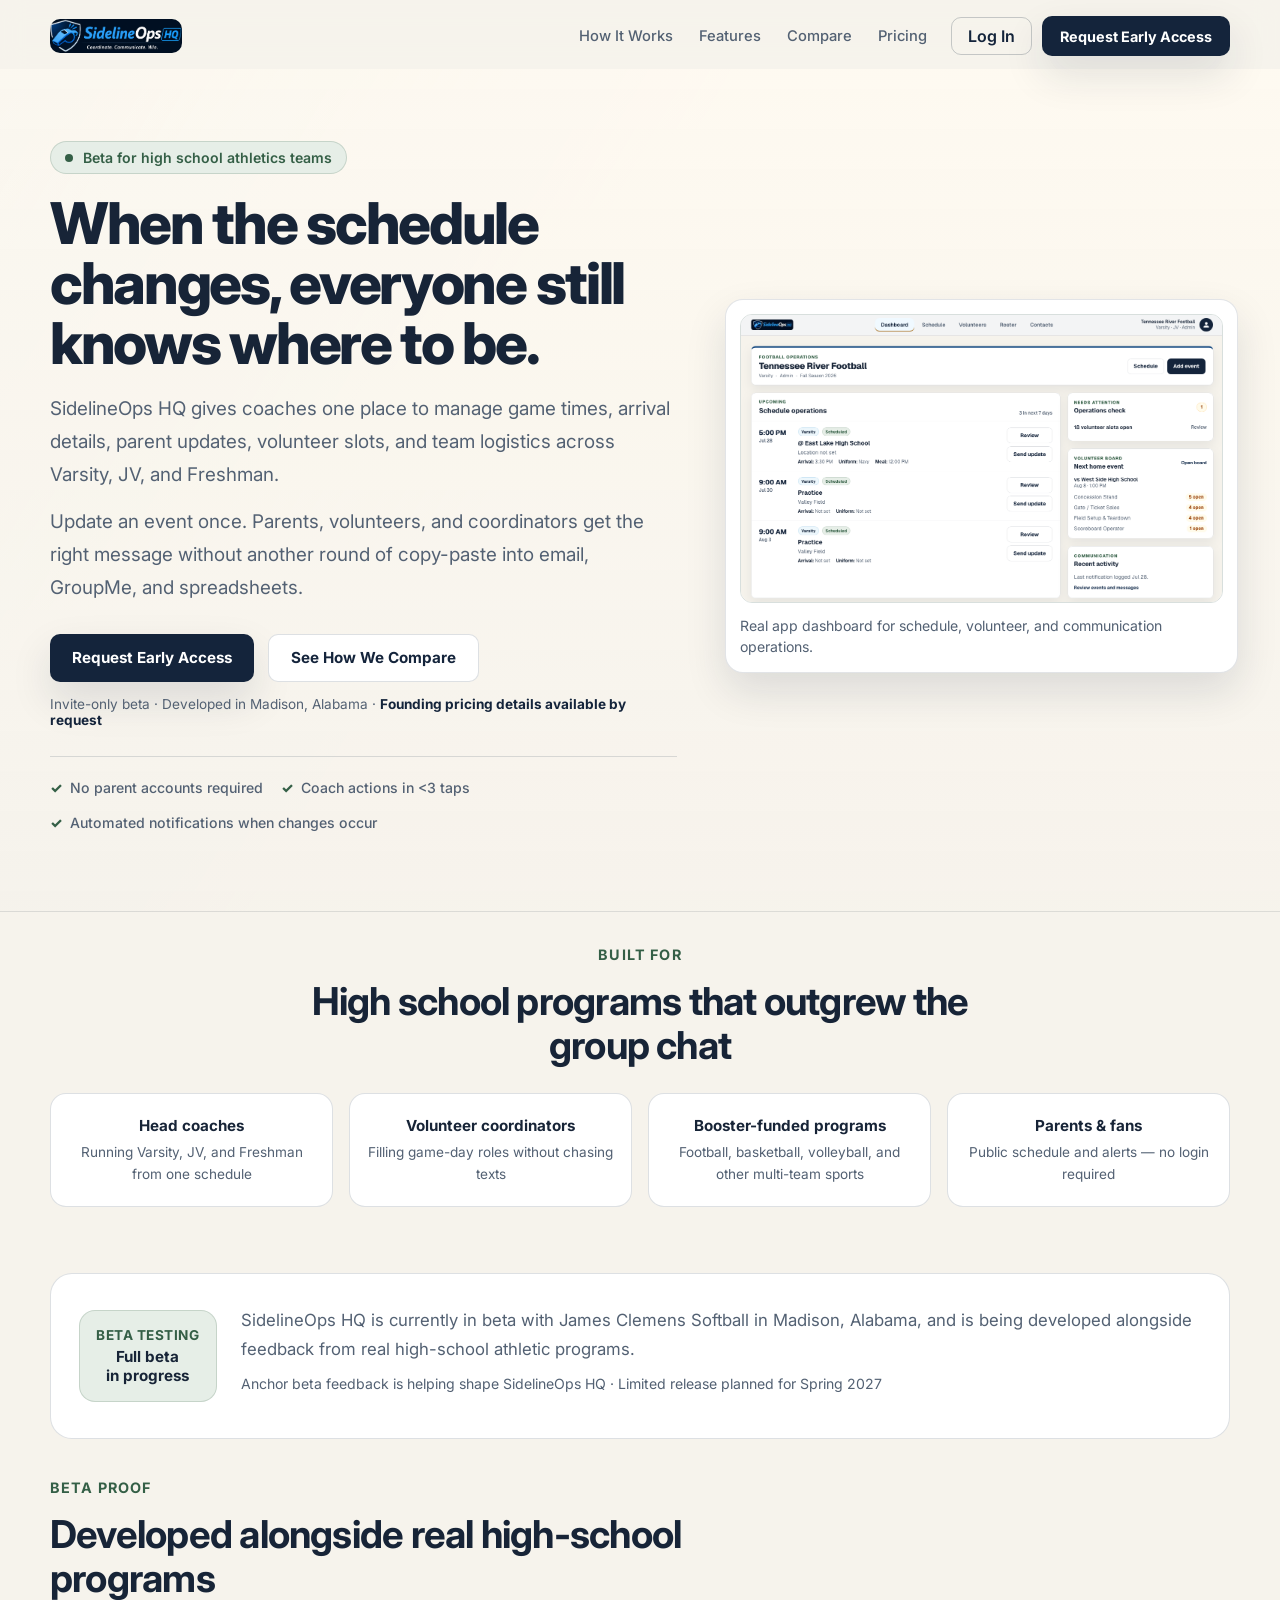
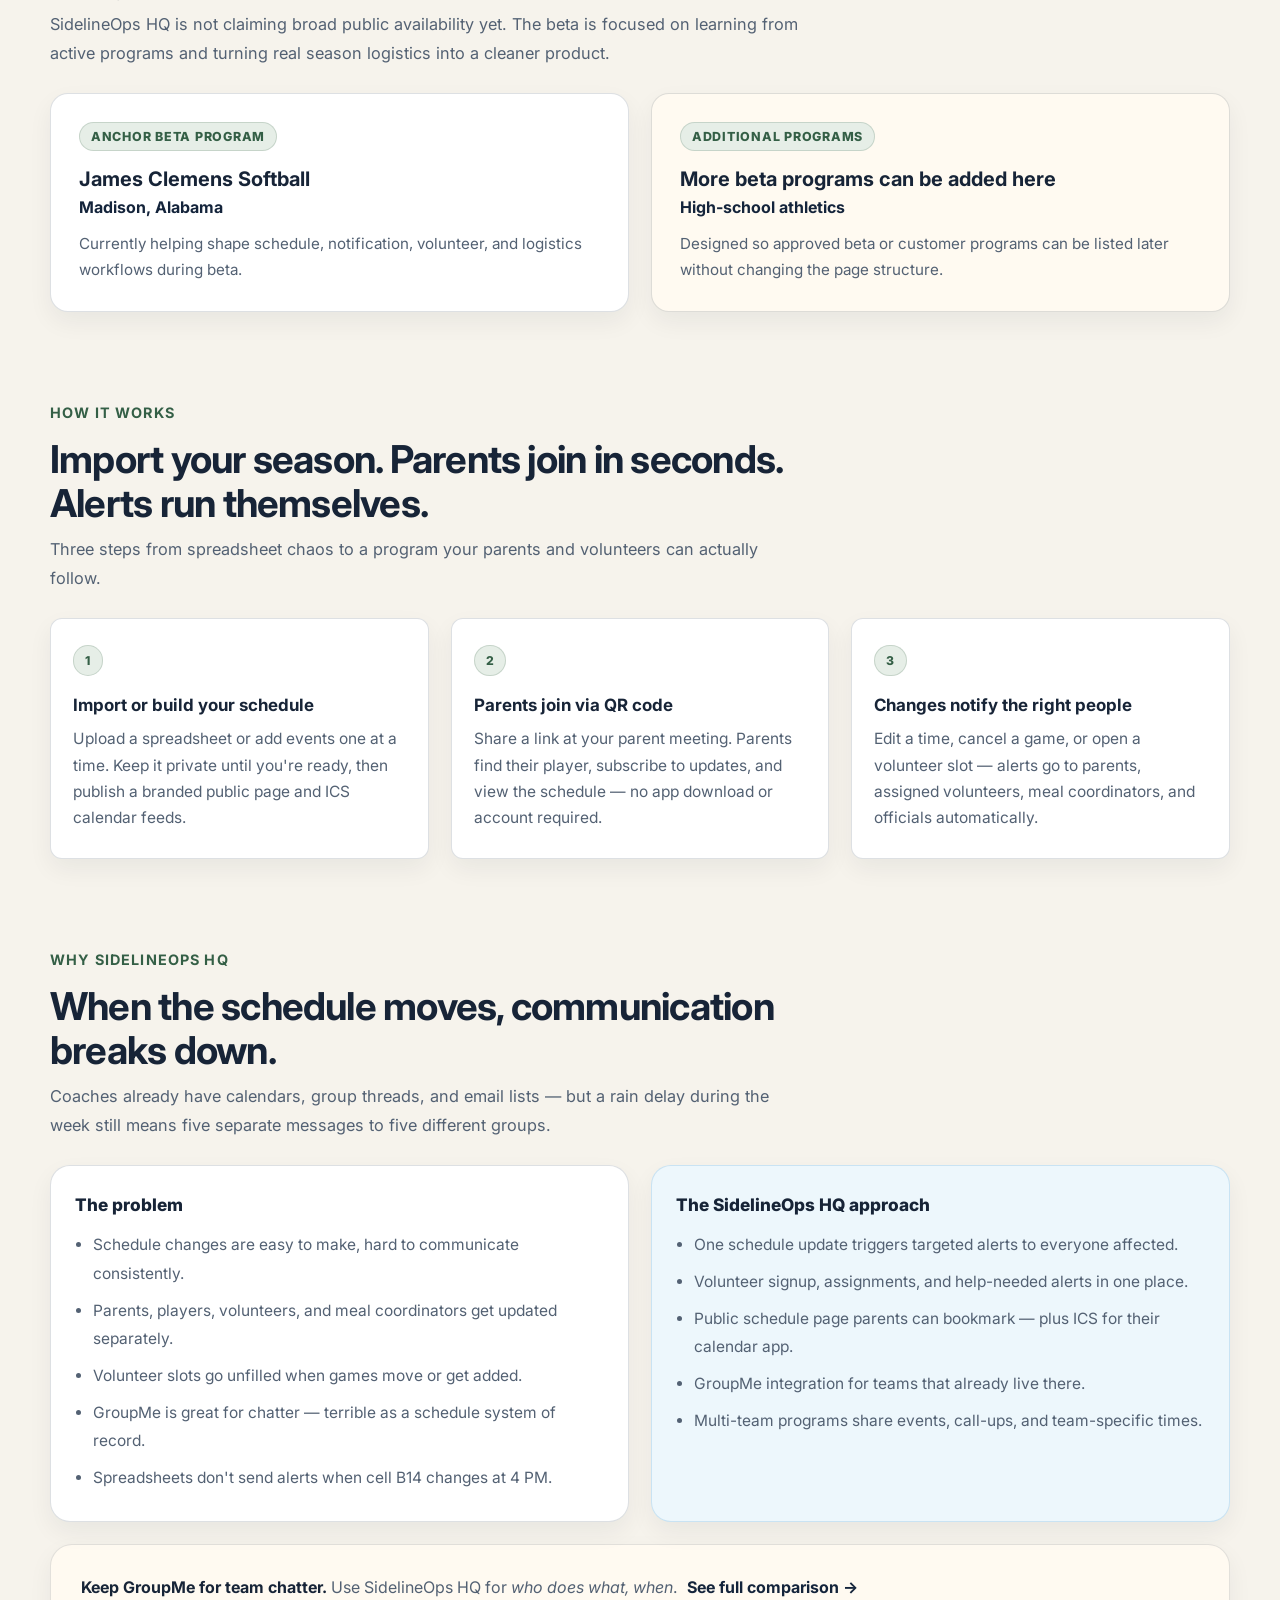
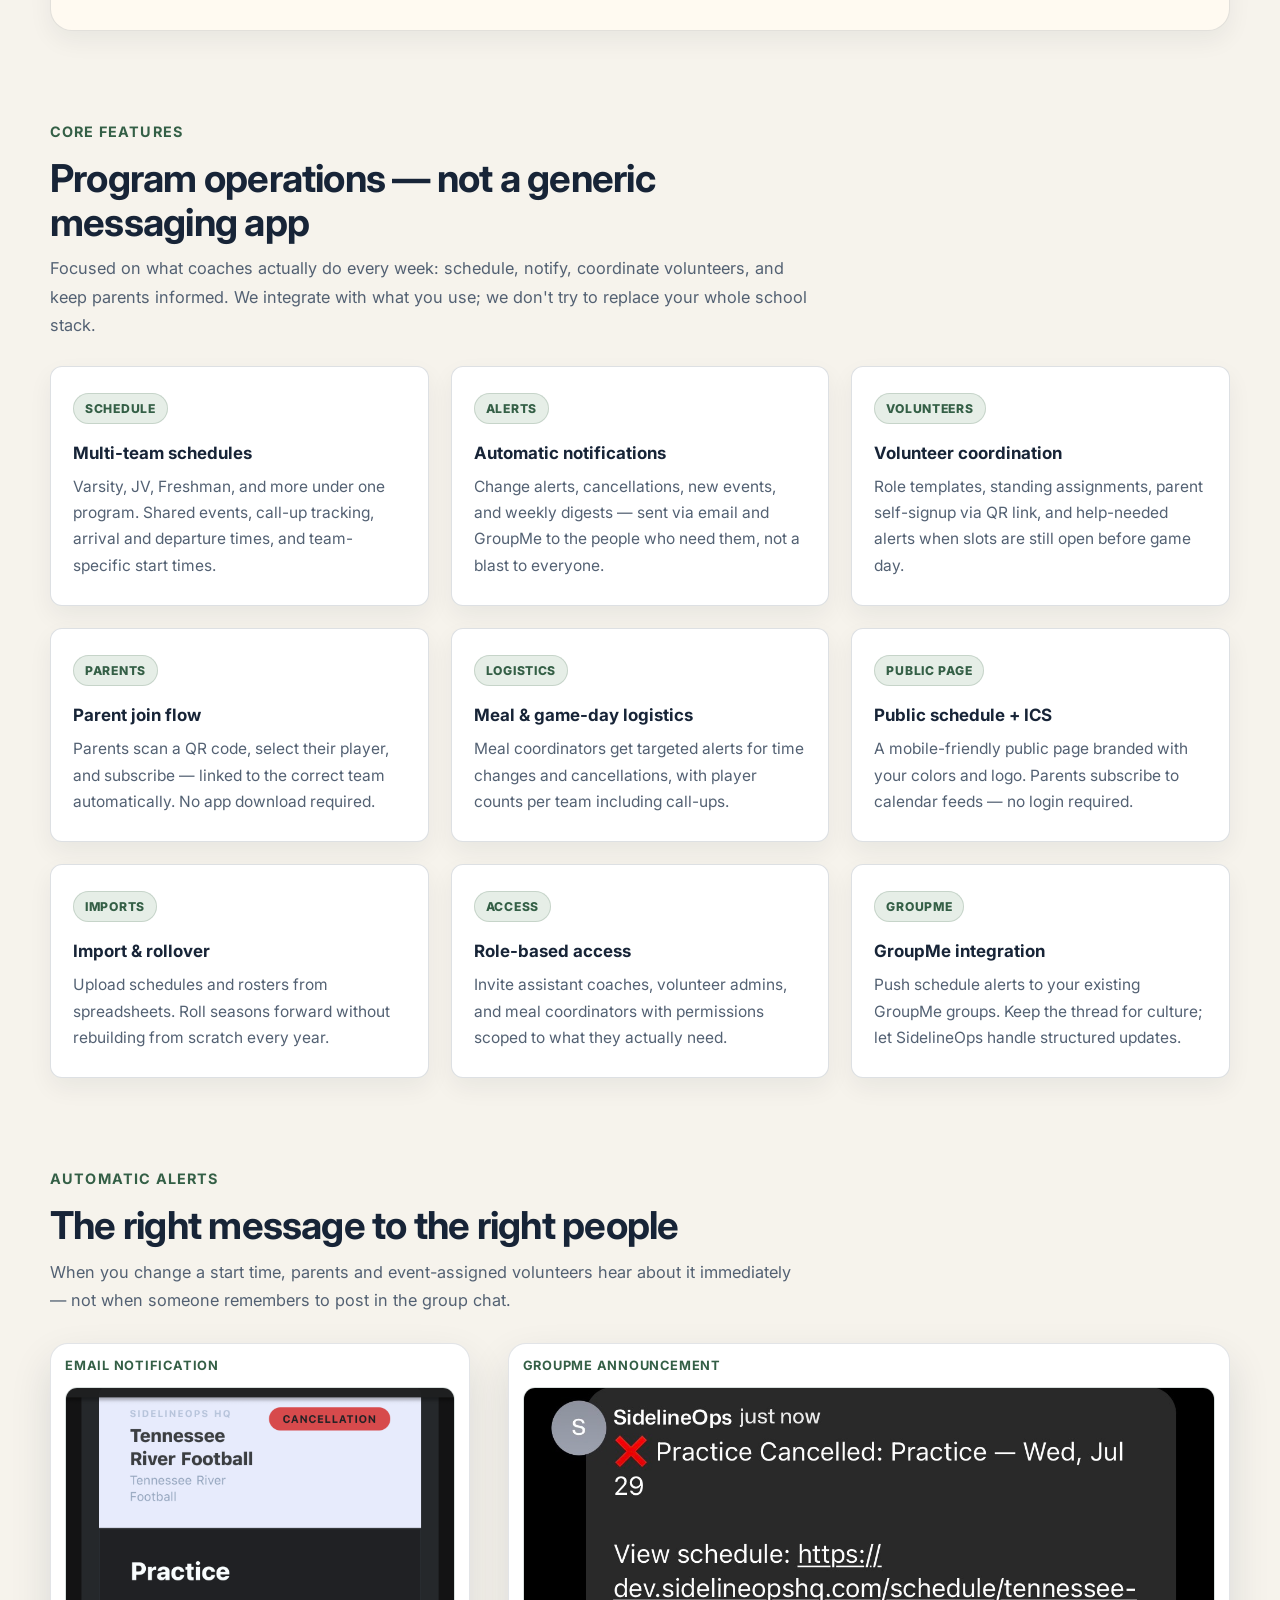
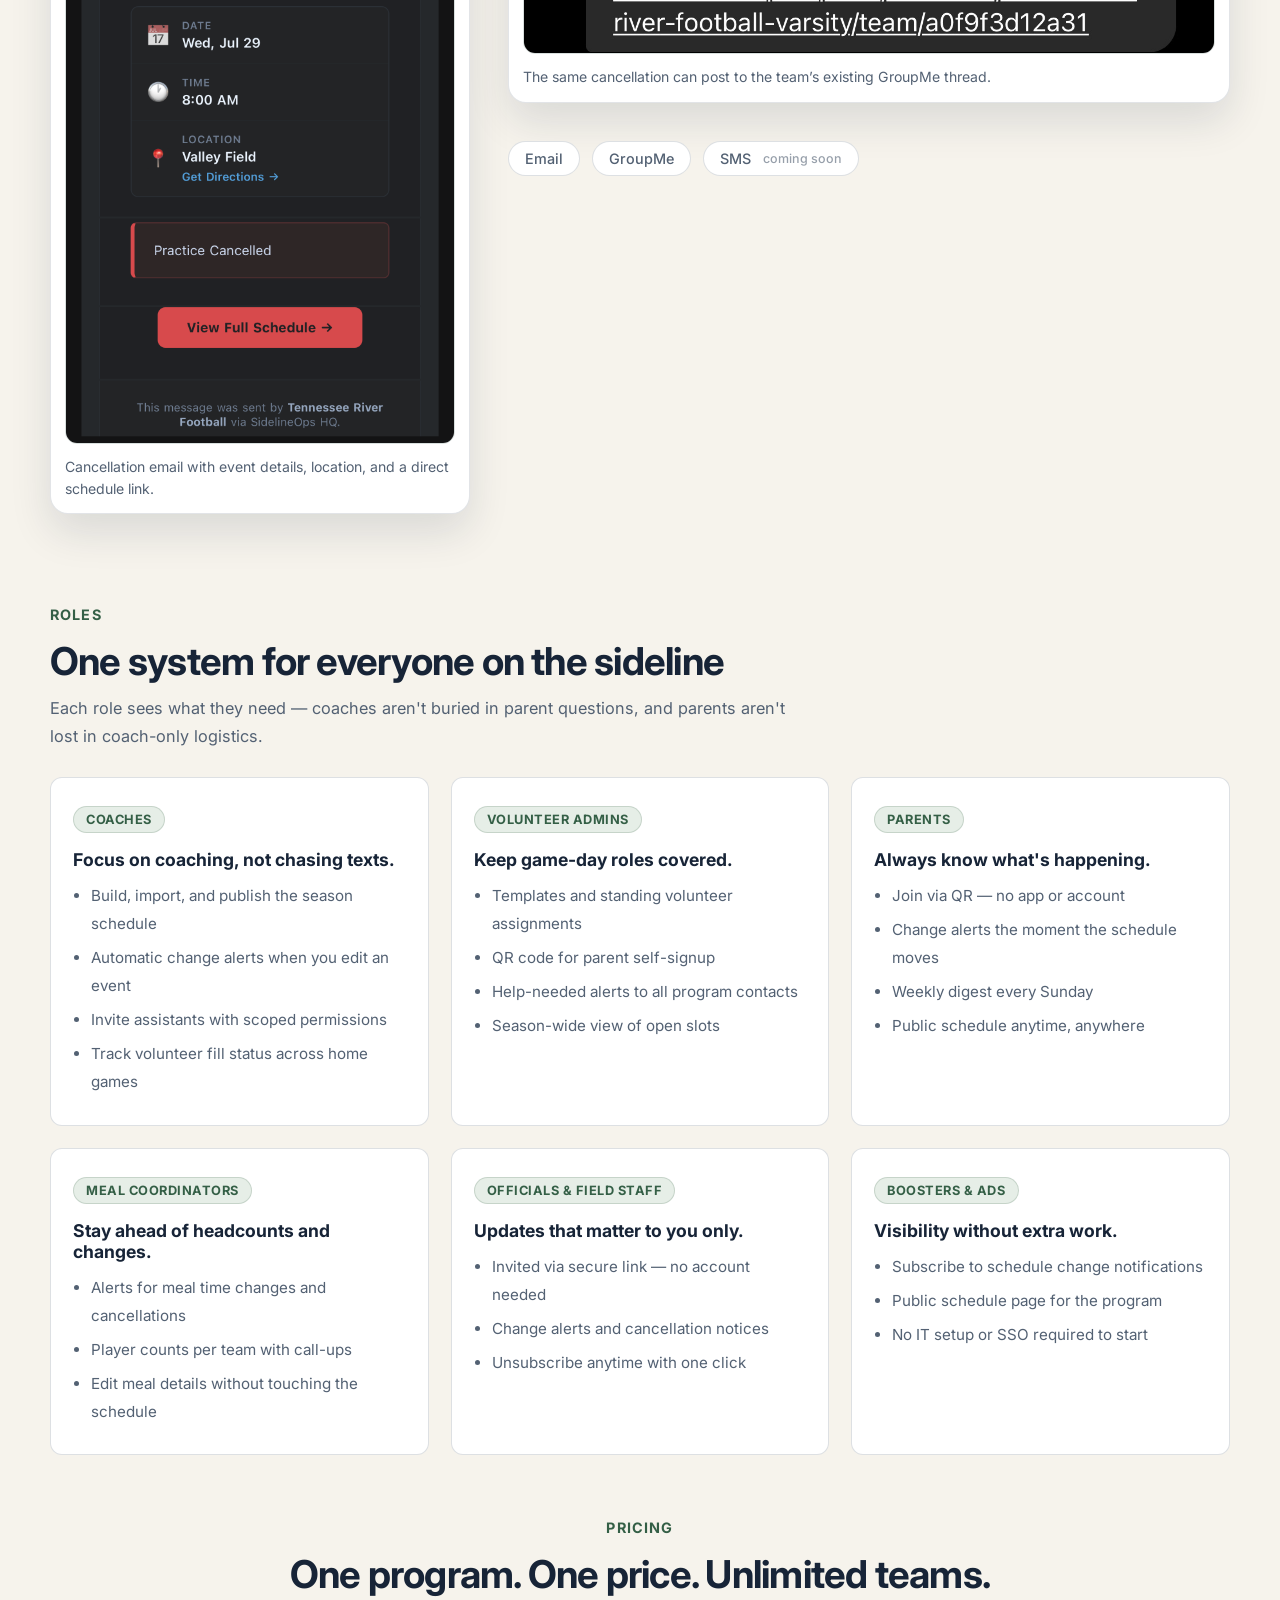
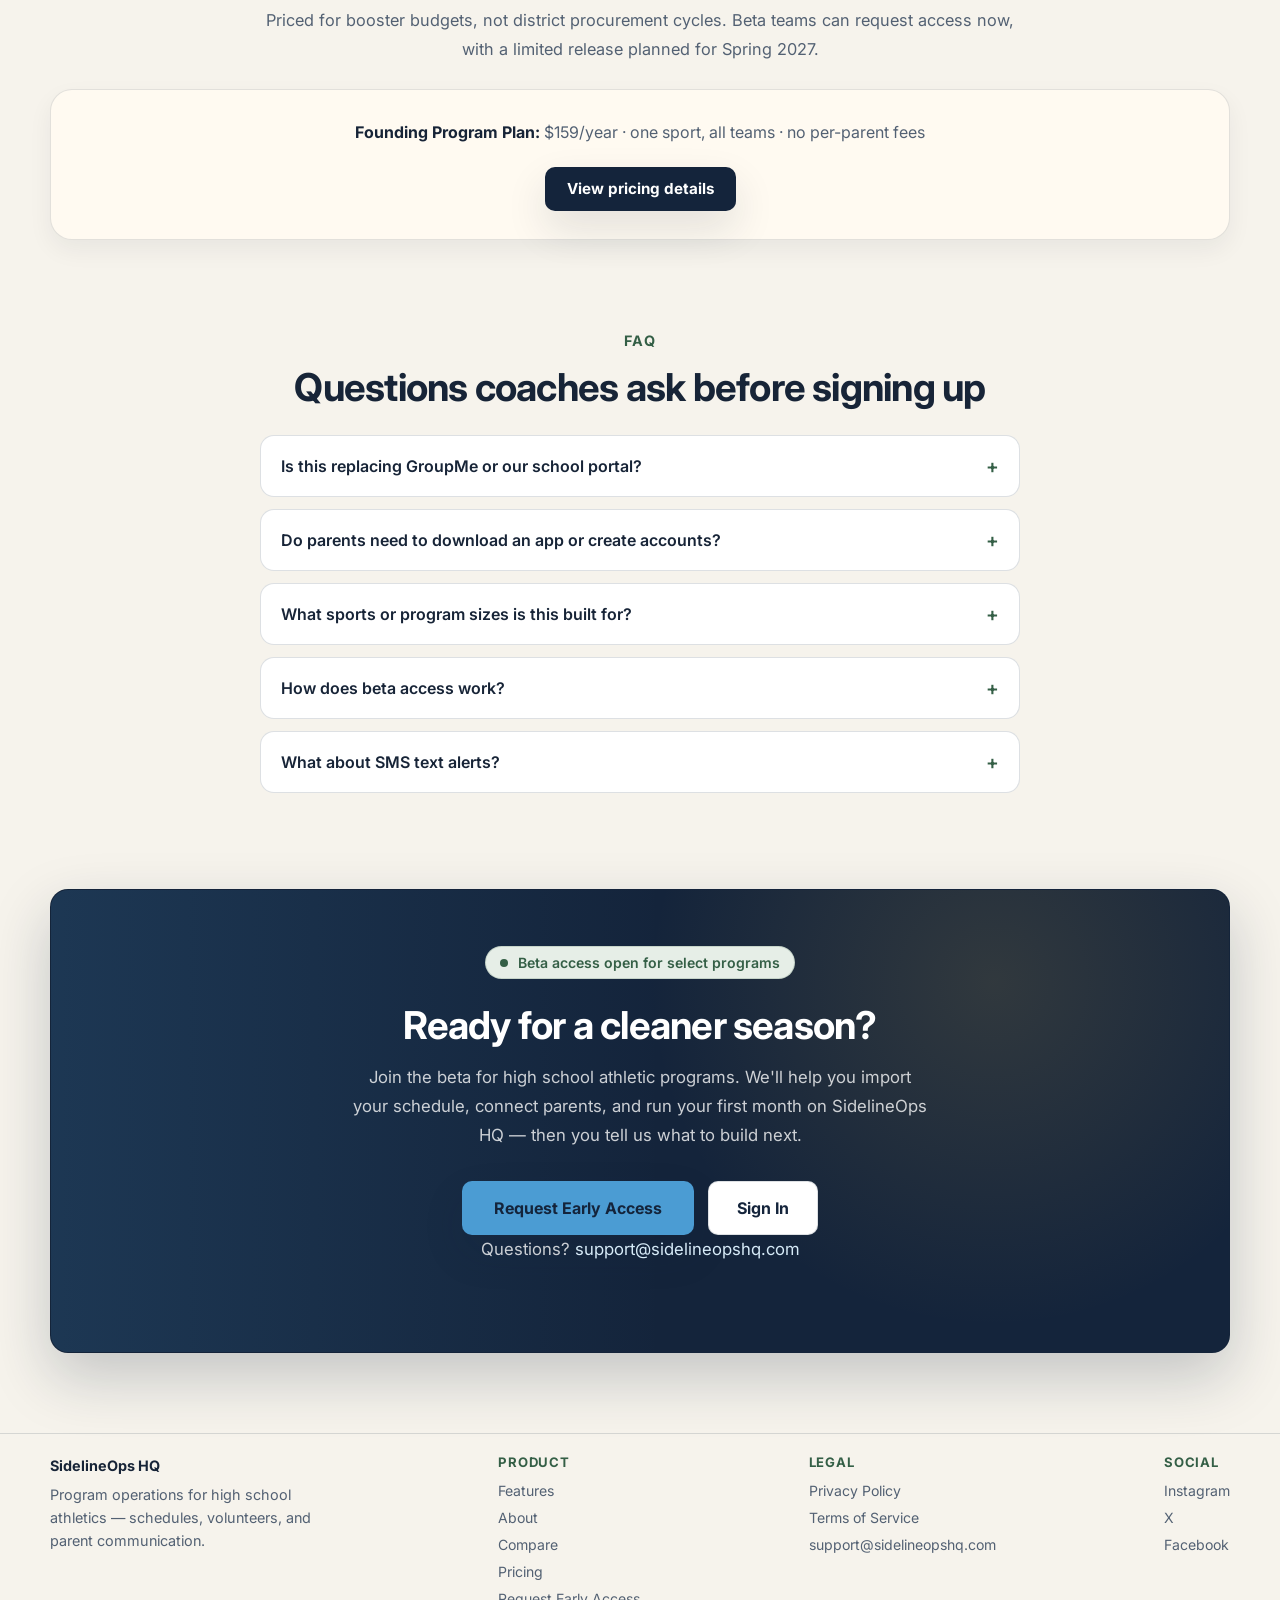
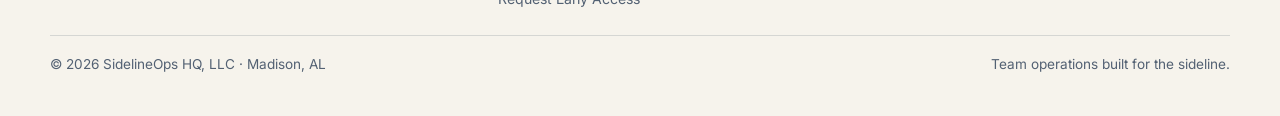
==== commit cdb95880: "Add about page and trust updates" ====
--- a/index.html
+++ b/index.html
@@ -4,16 +4,16 @@
   <meta charset="UTF-8" />
   <meta name="viewport" content="width=device-width, initial-scale=1.0" />
   <title>SidelineOps HQ | Program operations for high school athletics</title>
-  <meta name="description" content="Schedules, volunteers, and parent alerts for high school athletic programs. Multi-team support, automatic change notifications, public schedule — no parent app required." />
+  <meta name="description" content="SidelineOps HQ is operations software for high-school athletic programs, helping coaches coordinate schedules, volunteers, parent communication, and game-day logistics during beta." />
   <link rel="canonical" href="https://www.sidelineopshq.com/" />
   <meta property="og:type" content="website" />
   <meta property="og:url" content="https://www.sidelineopshq.com/" />
   <meta property="og:title" content="SidelineOps HQ — Run your program without the chaos" />
-  <meta property="og:description" content="Program operations for high school athletics. Schedules, volunteers, and parent communication for Varsity, JV, and Freshman — in one place." />
+  <meta property="og:description" content="Founder-led operations software for high-school athletics, built in Madison, Alabama, for schedules, volunteers, parent communication, and game-day logistics." />
   <meta property="og:image" content="https://www.sidelineopshq.com/assets/sidelineops-logo.png" />
   <meta name="twitter:card" content="summary_large_image" />
   <meta name="twitter:title" content="SidelineOps HQ — High school athletic program operations" />
-  <meta name="twitter:description" content="Update your schedule once. Parents, volunteers, and coordinators get the right alert automatically." />
+  <meta name="twitter:description" content="High-school athletics operations software for schedules, volunteers, parent communication, and game-day logistics. Currently in beta." />
   <link rel="preconnect" href="https://fonts.googleapis.com" />
   <link rel="preconnect" href="https://fonts.gstatic.com" crossorigin />
   <link href="https://fonts.googleapis.com/css2?family=Inter:wght@400;500;600;700;800&display=swap" rel="stylesheet" />
@@ -26,12 +26,24 @@
     "name": "SidelineOps HQ",
     "applicationCategory": "BusinessApplication",
     "operatingSystem": "Web",
-    "description": "Program operations platform for high school athletics — schedules, volunteers, and parent communication.",
+    "description": "Operations software for high-school athletic programs, helping coaches and program leaders coordinate schedules, volunteers, parent communication, and game-day logistics.",
     "url": "https://app.sidelineopshq.com",
-    "offers": {
-      "@type": "Offer",
-      "price": "159",
-      "priceCurrency": "USD"
+    "publisher": {
+      "@type": "Organization",
+      "name": "SidelineOps HQ, LLC",
+      "url": "https://www.sidelineopshq.com/",
+      "email": "support@sidelineopshq.com",
+      "founder": {
+        "@type": "Person",
+        "name": "Scott South",
+        "jobTitle": "Founder"
+      },
+      "address": {
+        "@type": "PostalAddress",
+        "addressLocality": "Madison",
+        "addressRegion": "AL",
+        "addressCountry": "US"
+      }
     }
   }
   </script>
@@ -55,7 +67,7 @@
           <button class="menu-toggle" type="button" aria-label="Open menu" aria-expanded="false">☰</button>
           <div class="nav-cta-group">
             <a class="btn-outline-small" href="https://app.sidelineopshq.com/login">Log In</a>
-            <a class="btn btn-primary" style="min-height:40px;padding:0 18px;font-size:0.9rem;" href="https://app.sidelineopshq.com/signup">Request Beta Access</a>
+            <a class="btn btn-primary" style="min-height:40px;padding:0 18px;font-size:0.9rem;" href="https://app.sidelineopshq.com/signup">Request Early Access</a>
           </div>
         </nav>
       </div>
@@ -86,13 +98,13 @@
 
             <div class="hero-actions">
               <a class="btn btn-primary" href="https://app.sidelineopshq.com/signup">
-                Request Beta Access
+                Request Early Access
               </a>
               <a class="btn btn-secondary" href="compare.html">
                 See How We Compare
               </a>
             </div>
-            <p class="hero-note">Invite-only beta · High school athletics teams welcome · <a href="pricing.html" style="color:var(--navy);font-weight:700;">Founding pricing details available by request</a></p>
+            <p class="hero-note">Invite-only beta · Developed in Madison, Alabama · <a href="pricing.html" style="color:var(--navy);font-weight:700;">Founding pricing details available by request</a></p>
 
             <div class="hero-trust">
               <div class="trust-item"><span class="trust-icon">✓</span> No parent accounts required</div>
@@ -148,11 +160,42 @@
             </div>
             <div>
               <p class="proof-quote">
-                SidelineOps HQ is in full beta testing with high school athletic programs. Request beta access,
-                bring your current season schedule, and help shape the system before limited release.
-              </p>
-              <p class="proof-attribution">Join through the request link · Limited release planned for Spring 2027</p>
-            </div>
+                SidelineOps HQ is currently in beta with James Clemens Softball in Madison, Alabama,
+                and is being developed alongside feedback from real high-school athletic programs.
+              </p>
+              <p class="proof-attribution">Anchor beta feedback is helping shape SidelineOps HQ · Limited release planned for Spring 2027</p>
+            </div>
+          </div>
+        </div>
+      </section>
+
+      <!-- BETA PROGRAMS -->
+      <section class="section" style="padding-top:0;">
+        <div class="container">
+          <div class="section-header">
+            <div class="section-label">Beta proof</div>
+            <h2>Developed alongside real high-school programs</h2>
+            <p class="section-subtext">
+              SidelineOps HQ is not claiming broad public availability yet. The beta is focused on learning from
+              active programs and turning real season logistics into a cleaner product.
+            </p>
+          </div>
+
+          <div class="beta-program-grid">
+            <article class="beta-program-card">
+              <div class="beta-program-status">Anchor beta program</div>
+              <h3>James Clemens Softball</h3>
+              <p>Madison, Alabama</p>
+              <span>Currently helping shape schedule, notification, volunteer, and logistics workflows during beta.</span>
+            </article>
+
+            <article class="beta-program-card muted">
+              <div class="beta-program-status">Additional programs</div>
+              <h3>More beta programs can be added here</h3>
+              <p>High-school athletics</p>
+              <span>Designed so approved beta or customer programs can be listed later without changing the page structure.</span>
+              <!-- TODO: Add named coach/program testimonial only after the quote is approved for public use. -->
+            </article>
           </div>
         </div>
       </section>
@@ -366,7 +409,7 @@
               <div class="channels-row">
                 <div class="channel-chip">Email</div>
                 <div class="channel-chip">GroupMe</div>
-                <div class="channel-chip">SMS <span style="font-size:0.78rem;opacity:0.6;margin-left:4px;">during beta</span></div>
+                <div class="channel-chip">SMS <span style="font-size:0.78rem;opacity:0.6;margin-left:4px;">coming soon</span></div>
               </div>
             </div>
           </div>
@@ -532,7 +575,7 @@
                 <span class="faq-icon">+</span>
               </button>
               <div class="faq-answer">
-                SMS will be introduced during the beta phase and will be available during limited release.
+                SMS is planned and will be clearly announced when it is ready for beta and limited-release use.
                 Email and GroupMe remain available for teams that already rely on those channels.
               </div>
             </div>
@@ -555,7 +598,7 @@
             </p>
             <div class="cta-actions">
               <a class="btn btn-primary" style="min-height:54px;padding:0 32px;font-size:1rem;" href="https://app.sidelineopshq.com/signup">
-                Request Beta Access
+                Request Early Access
               </a>
               <a class="btn btn-secondary" style="min-height:54px;padding:0 28px;font-size:1rem;" href="https://app.sidelineopshq.com/login">
                 Sign In
@@ -578,9 +621,10 @@
           <div class="footer-col-title">Product</div>
           <div class="footer-links">
             <a href="#features">Features</a>
+            <a href="about.html">About</a>
             <a href="compare.html">Compare</a>
             <a href="pricing.html">Pricing</a>
-            <a href="https://app.sidelineopshq.com/signup">Request Access</a>
+            <a href="https://app.sidelineopshq.com/signup">Request Early Access</a>
           </div>
         </div>
         <div>
--- a/assets/site.css
+++ b/assets/site.css
@@ -834,6 +834,115 @@
   font-style: normal;
 }
 
+/* ── ABOUT / BETA TRUST ── */
+.about-section {
+  padding-top: 36px;
+}
+
+.about-grid {
+  display: grid;
+  grid-template-columns: 0.8fr 1.2fr;
+  gap: 28px;
+  align-items: stretch;
+}
+
+.founder-card,
+.about-copy,
+.beta-program-card {
+  background: var(--white);
+  border: 1px solid var(--border);
+  border-radius: 18px;
+  box-shadow: 0 10px 24px rgba(20,36,59,0.06);
+}
+
+.founder-card {
+  padding: 28px;
+  display: grid;
+  align-content: center;
+  gap: 22px;
+}
+
+.founder-card h2 {
+  margin: 0;
+  font-size: clamp(1.55rem, 2.6vw, 2.15rem);
+  line-height: 1.18;
+  letter-spacing: 0;
+}
+
+.founder-photo {
+  width: 92px;
+  height: 92px;
+  border-radius: 18px;
+  display: grid;
+  place-items: center;
+  background: var(--navy);
+  color: var(--white);
+  font-weight: 800;
+  font-size: 1.3rem;
+  letter-spacing: 0.04em;
+}
+
+.about-copy {
+  padding: 30px;
+}
+
+.about-copy p {
+  margin: 0;
+  color: var(--text-soft);
+  font-size: 1rem;
+  line-height: 1.8;
+}
+
+.about-copy p + p { margin-top: 16px; }
+
+.beta-program-grid {
+  display: grid;
+  grid-template-columns: repeat(2, minmax(0, 1fr));
+  gap: 22px;
+  margin-top: 26px;
+}
+
+.beta-program-card {
+  padding: 28px;
+}
+
+.beta-program-card.muted {
+  background: var(--paper);
+}
+
+.beta-program-status {
+  display: inline-flex;
+  align-items: center;
+  padding: 6px 11px;
+  border-radius: 999px;
+  background: var(--field-soft);
+  border: 1px solid rgba(52,95,70,0.18);
+  color: var(--field);
+  font-size: 0.78rem;
+  font-weight: 800;
+  letter-spacing: 0.06em;
+  text-transform: uppercase;
+  margin-bottom: 16px;
+}
+
+.beta-program-card h3 {
+  margin: 0 0 6px;
+  font-size: 1.25rem;
+}
+
+.beta-program-card p {
+  margin: 0 0 14px;
+  color: var(--navy);
+  font-weight: 700;
+}
+
+.beta-program-card span {
+  display: block;
+  color: var(--text-soft);
+  line-height: 1.7;
+  font-size: 0.95rem;
+}
+
 /* ── ROLE CARDS ── */
 .role-grid {
   display: grid;
@@ -1266,7 +1375,9 @@
   .role-grid,
   .problem-solution-grid,
   .compare-grid,
-  .icp-grid { grid-template-columns: 1fr; }
+  .icp-grid,
+  .about-grid,
+  .beta-program-grid { grid-template-columns: 1fr; }
   .features-2col,
   .pricing-grid,
   .message-demo-grid,
@@ -1275,6 +1386,10 @@
   .cta-card { padding: 40px 28px; }
   .proof-band { grid-template-columns: 1fr; text-align: center; }
   .proof-badge { margin: 0 auto; }
+  .founder-card {
+    grid-template-columns: auto 1fr;
+    align-items: center;
+  }
   .hero-screenshot {
     max-width: 760px;
     margin: 0 auto;
@@ -1357,6 +1472,15 @@
   .schedule-time { grid-column: 1 / -1; }
   .screenshot-card { padding: 10px; }
   .phone-proof img { max-height: 560px; }
+  .founder-card,
+  .about-copy,
+  .beta-program-card { padding: 22px; }
+  .founder-card { grid-template-columns: 1fr; }
+  .founder-photo {
+    width: 76px;
+    height: 76px;
+    border-radius: 15px;
+  }
   .logo-card { padding: 26px 18px 22px; }
   .logo-wrap { min-height: 170px; padding: 8px; }
   .logo-wrap img { width: min(100%, 300px); max-height: 210px; }
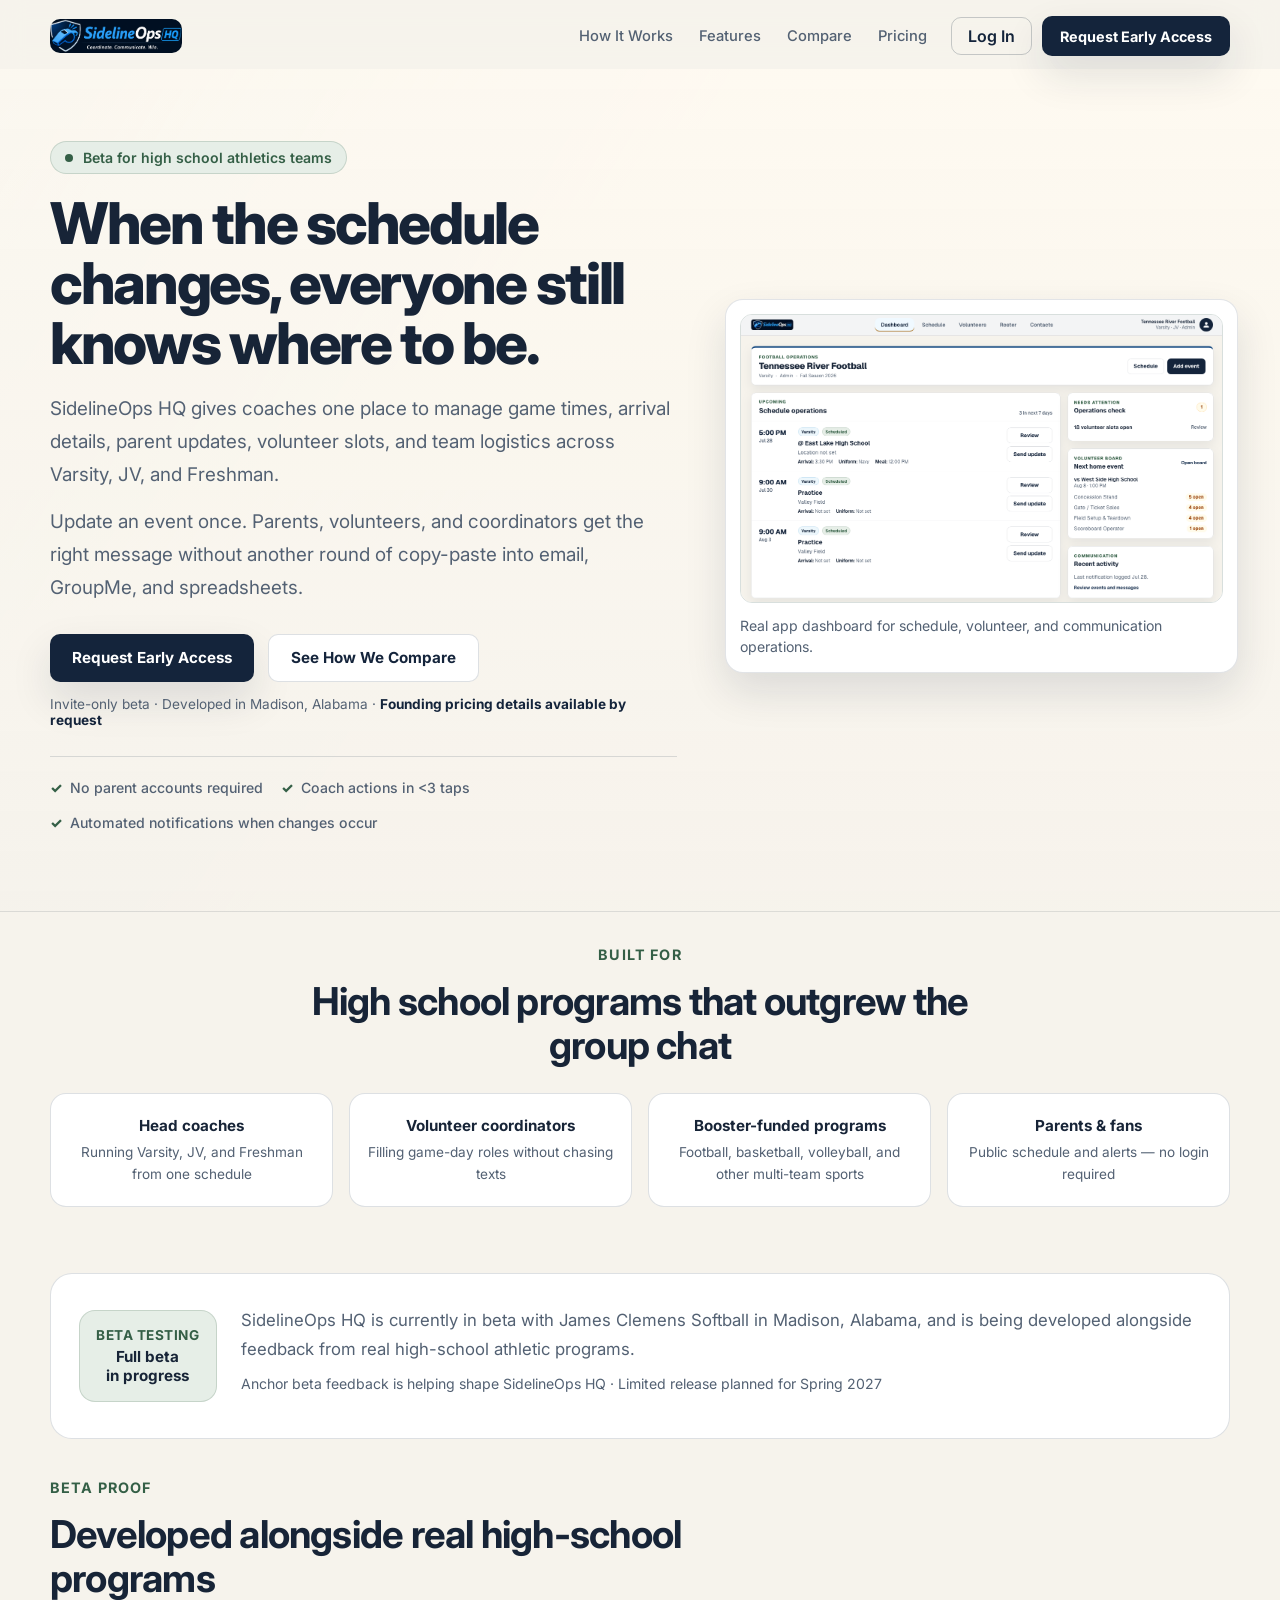
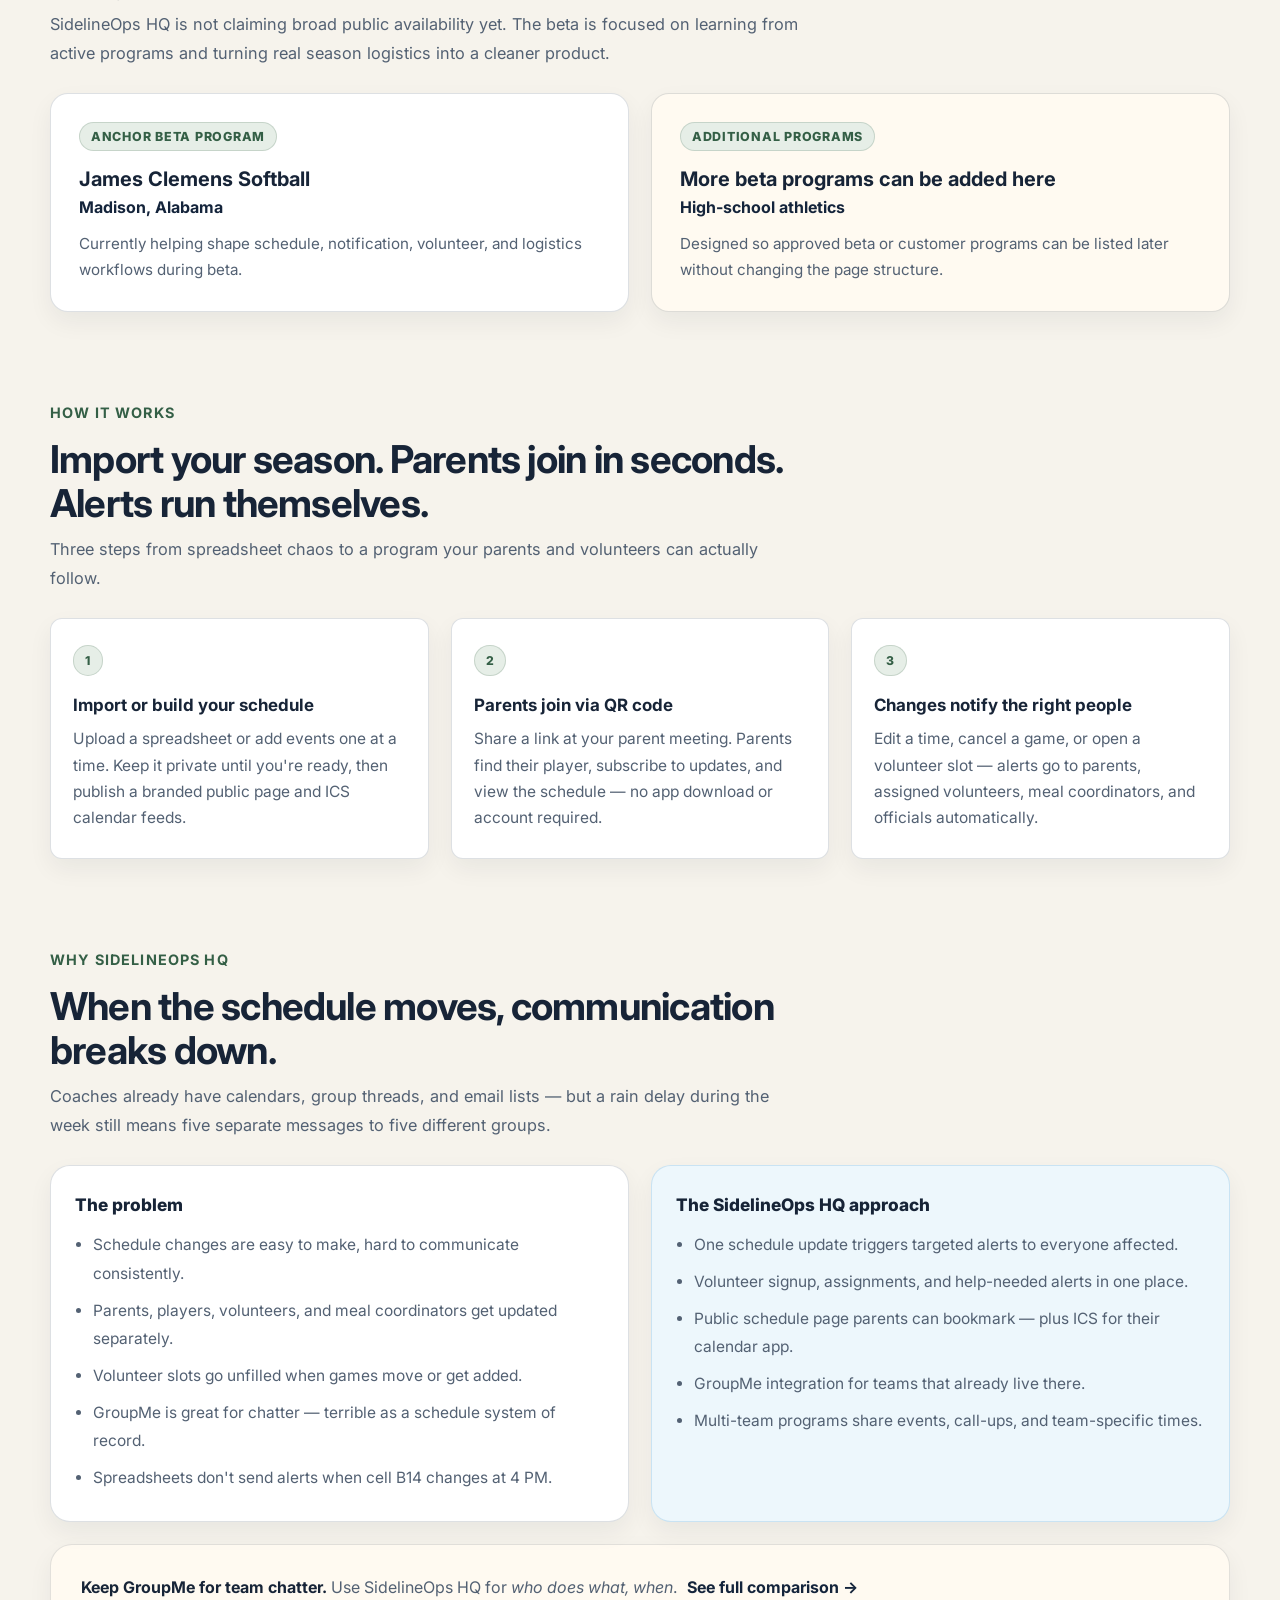
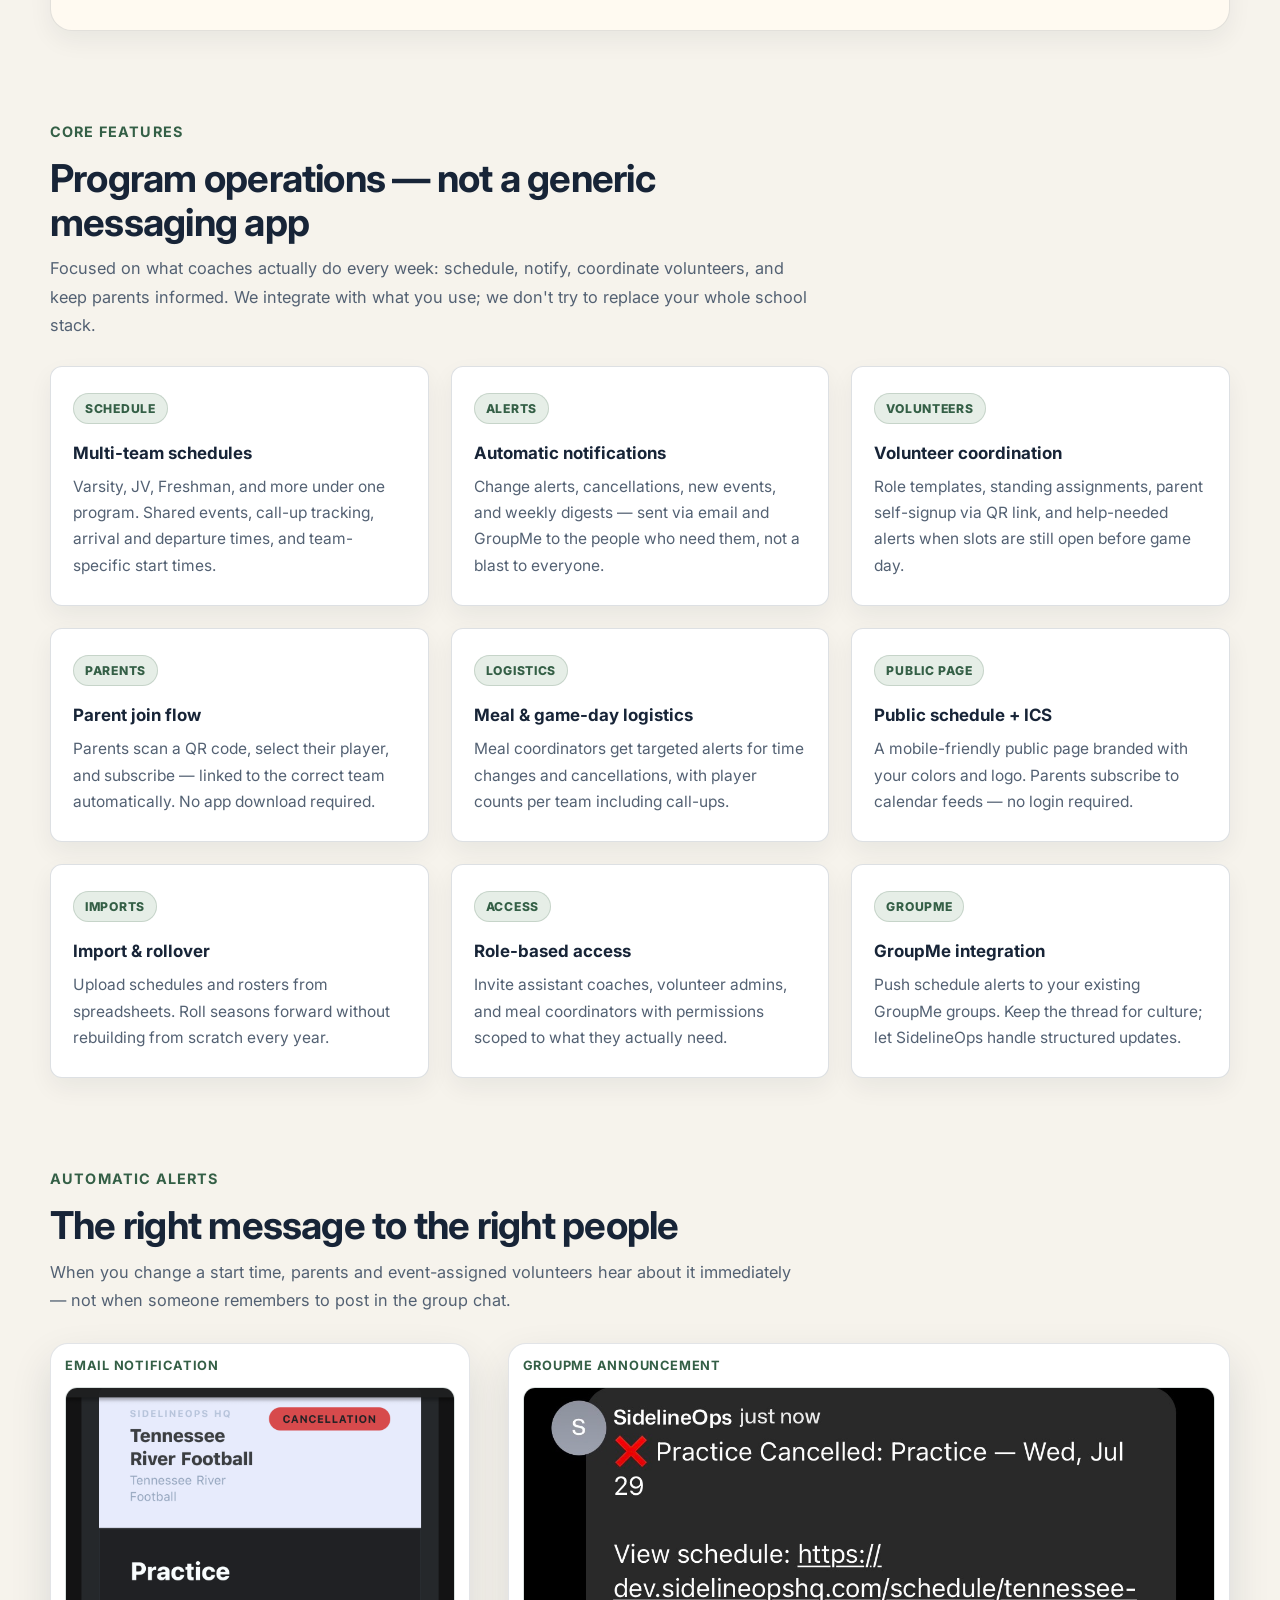
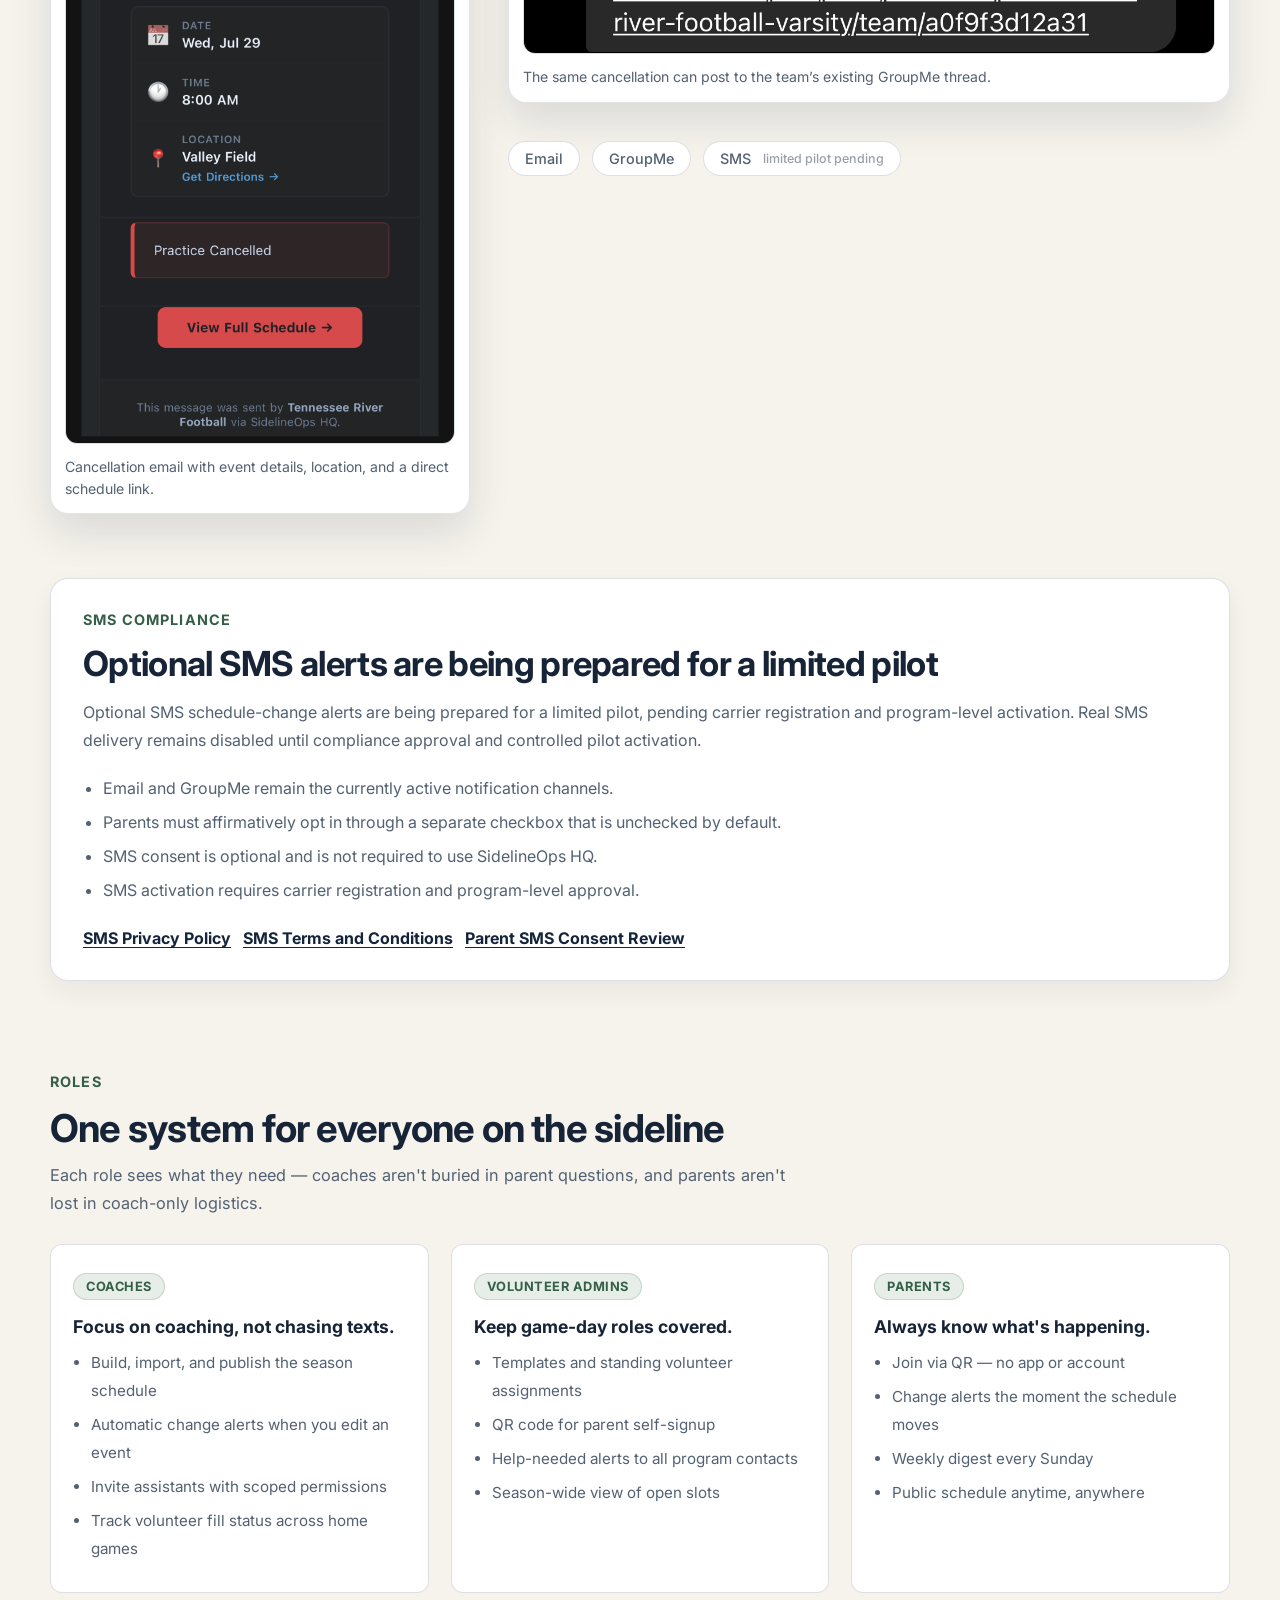
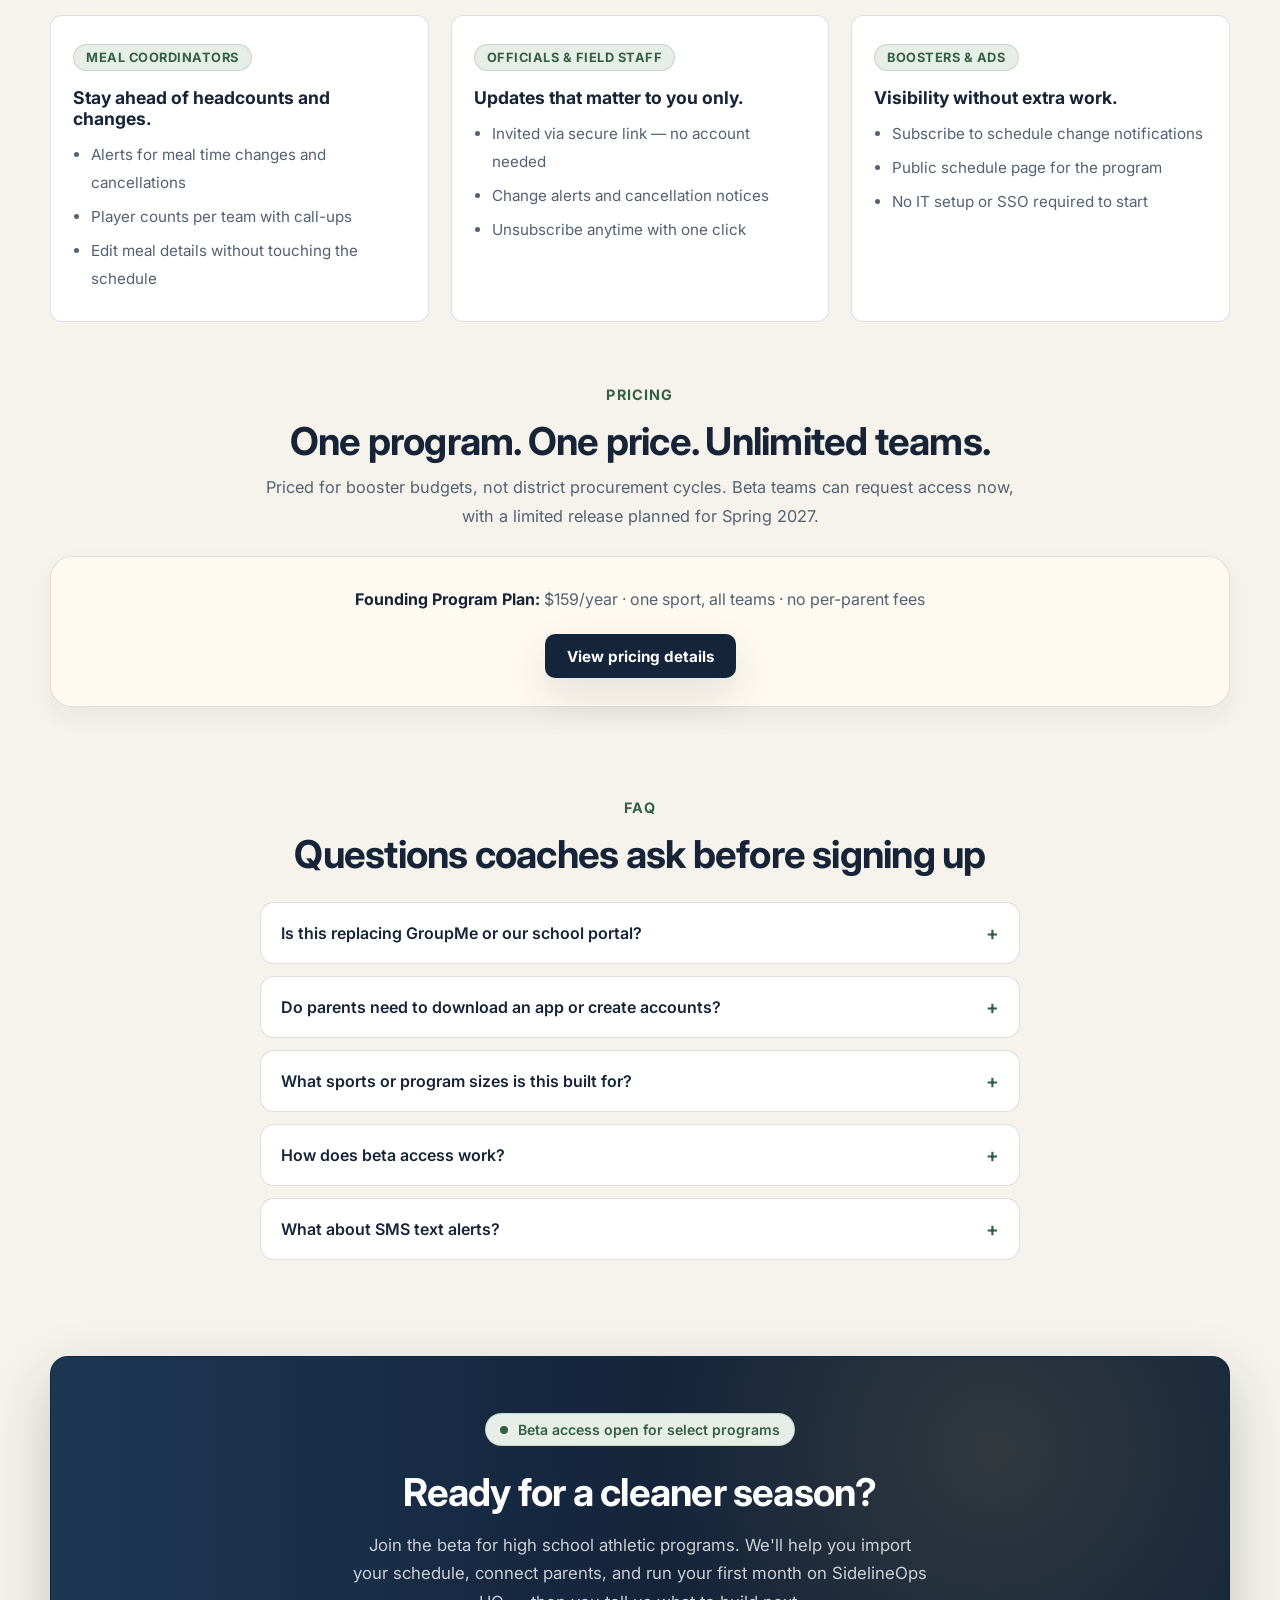
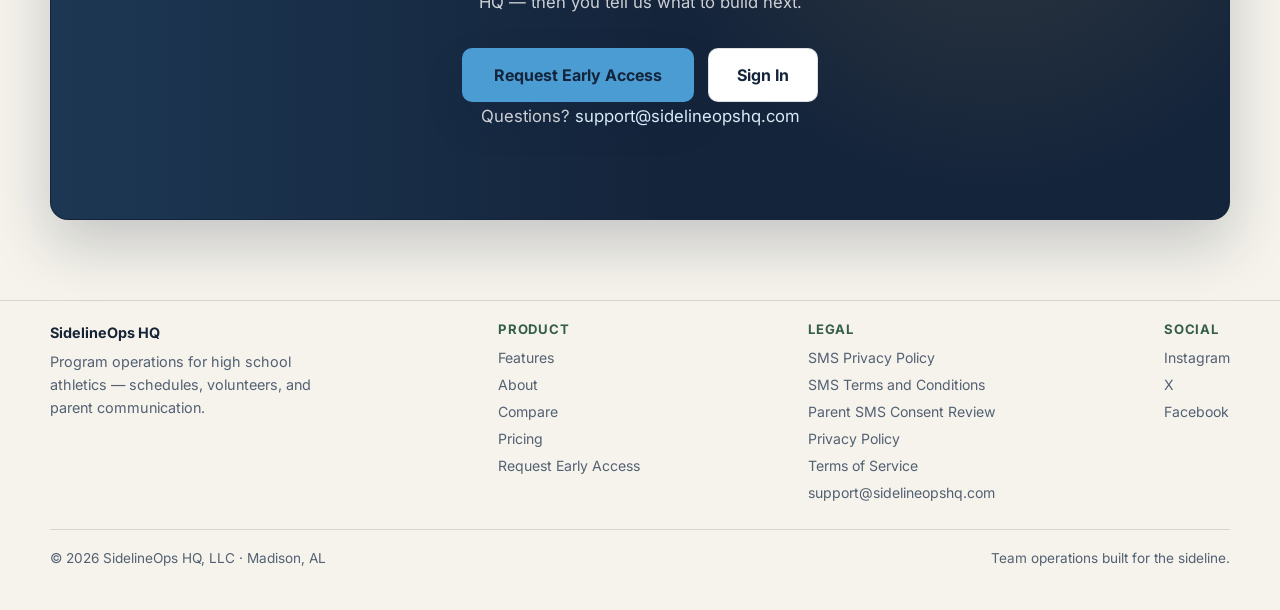
==== commit 77bb7f8c: "Add SMS compliance legal pages" ====
--- a/index.html
+++ b/index.html
@@ -409,8 +409,34 @@
               <div class="channels-row">
                 <div class="channel-chip">Email</div>
                 <div class="channel-chip">GroupMe</div>
-                <div class="channel-chip">SMS <span style="font-size:0.78rem;opacity:0.6;margin-left:4px;">coming soon</span></div>
+                <div class="channel-chip">SMS <span style="font-size:0.78rem;opacity:0.6;margin-left:4px;">limited pilot pending</span></div>
               </div>
+            </div>
+          </div>
+        </div>
+      </section>
+
+      <!-- SMS COMPLIANCE -->
+      <section class="section sms-compliance-section">
+        <div class="container">
+          <div class="sms-compliance-card">
+            <div class="section-label">SMS Compliance</div>
+            <h2>Optional SMS alerts are being prepared for a limited pilot</h2>
+            <p>
+              Optional SMS schedule-change alerts are being prepared for a limited pilot, pending carrier
+              registration and program-level activation. Real SMS delivery remains disabled until compliance
+              approval and controlled pilot activation.
+            </p>
+            <ul class="sms-compliance-list">
+              <li>Email and GroupMe remain the currently active notification channels.</li>
+              <li>Parents must affirmatively opt in through a separate checkbox that is unchecked by default.</li>
+              <li>SMS consent is optional and is not required to use SidelineOps HQ.</li>
+              <li>SMS activation requires carrier registration and program-level approval.</li>
+            </ul>
+            <div class="sms-compliance-links" aria-label="SMS compliance links">
+              <a href="/sms/privacy">SMS Privacy Policy</a>
+              <a href="/sms/terms">SMS Terms and Conditions</a>
+              <a href="https://app.sidelineopshq.com/sms/consent-review">Parent SMS Consent Review</a>
             </div>
           </div>
         </div>
@@ -575,7 +601,7 @@
                 <span class="faq-icon">+</span>
               </button>
               <div class="faq-answer">
-                SMS is planned and will be clearly announced when it is ready for beta and limited-release use.
+                Optional SMS schedule-change alerts are being prepared for a limited pilot, pending carrier registration and program-level activation.
                 Email and GroupMe remain available for teams that already rely on those channels.
               </div>
             </div>
@@ -630,6 +656,9 @@
         <div>
           <div class="footer-col-title">Legal</div>
           <div class="footer-links">
+            <a href="/sms/privacy">SMS Privacy Policy</a>
+            <a href="/sms/terms">SMS Terms and Conditions</a>
+            <a href="https://app.sidelineopshq.com/sms/consent-review">Parent SMS Consent Review</a>
             <a href="https://app.sidelineopshq.com/legal/privacy">Privacy Policy</a>
             <a href="https://app.sidelineopshq.com/legal/terms">Terms of Service</a>
             <a href="mailto:support@sidelineopshq.com">support@sidelineopshq.com</a>
--- a/assets/site.css
+++ b/assets/site.css
@@ -1272,6 +1272,90 @@
   font-size: 0.9rem;
   color: var(--text-soft);
   font-weight: 500;
+}
+
+/* ── SMS COMPLIANCE / LEGAL ── */
+.sms-compliance-section {
+  padding-top: 0;
+}
+
+.sms-compliance-card,
+.legal-card {
+  background: var(--white);
+  border: 1px solid var(--border);
+  border-radius: 18px;
+  box-shadow: 0 10px 24px rgba(20,36,59,0.06);
+}
+
+.sms-compliance-card {
+  padding: 32px;
+}
+
+.sms-compliance-card h2 {
+  margin: 0 0 14px;
+  font-size: clamp(1.5rem, 2.7vw, 2.2rem);
+  line-height: 1.16;
+}
+
+.sms-compliance-card p,
+.legal-card p {
+  margin: 0;
+  color: var(--text-soft);
+  line-height: 1.75;
+}
+
+.sms-compliance-list {
+  margin: 20px 0 0;
+  padding-left: 20px;
+  color: var(--text-soft);
+  line-height: 1.75;
+}
+
+.sms-compliance-list li + li { margin-top: 6px; }
+
+.sms-compliance-links,
+.legal-crosslinks {
+  display: flex;
+  flex-wrap: wrap;
+  gap: 12px;
+  margin-top: 24px;
+}
+
+.sms-compliance-links a,
+.legal-crosslinks a,
+.legal-card p a {
+  color: var(--navy);
+  font-weight: 700;
+  text-decoration: underline;
+  text-underline-offset: 3px;
+}
+
+.legal-hero {
+  padding-bottom: 36px;
+}
+
+.legal-container {
+  max-width: 880px;
+}
+
+.legal-card {
+  padding: 34px;
+}
+
+.legal-card section + section {
+  margin-top: 28px;
+  padding-top: 28px;
+  border-top: 1px solid var(--border);
+}
+
+.legal-card h2 {
+  margin: 0 0 10px;
+  color: var(--navy);
+  font-size: 1.08rem;
+}
+
+.legal-card strong {
+  color: var(--navy);
 }
 
 /* ── ICP CALLOUT ── */
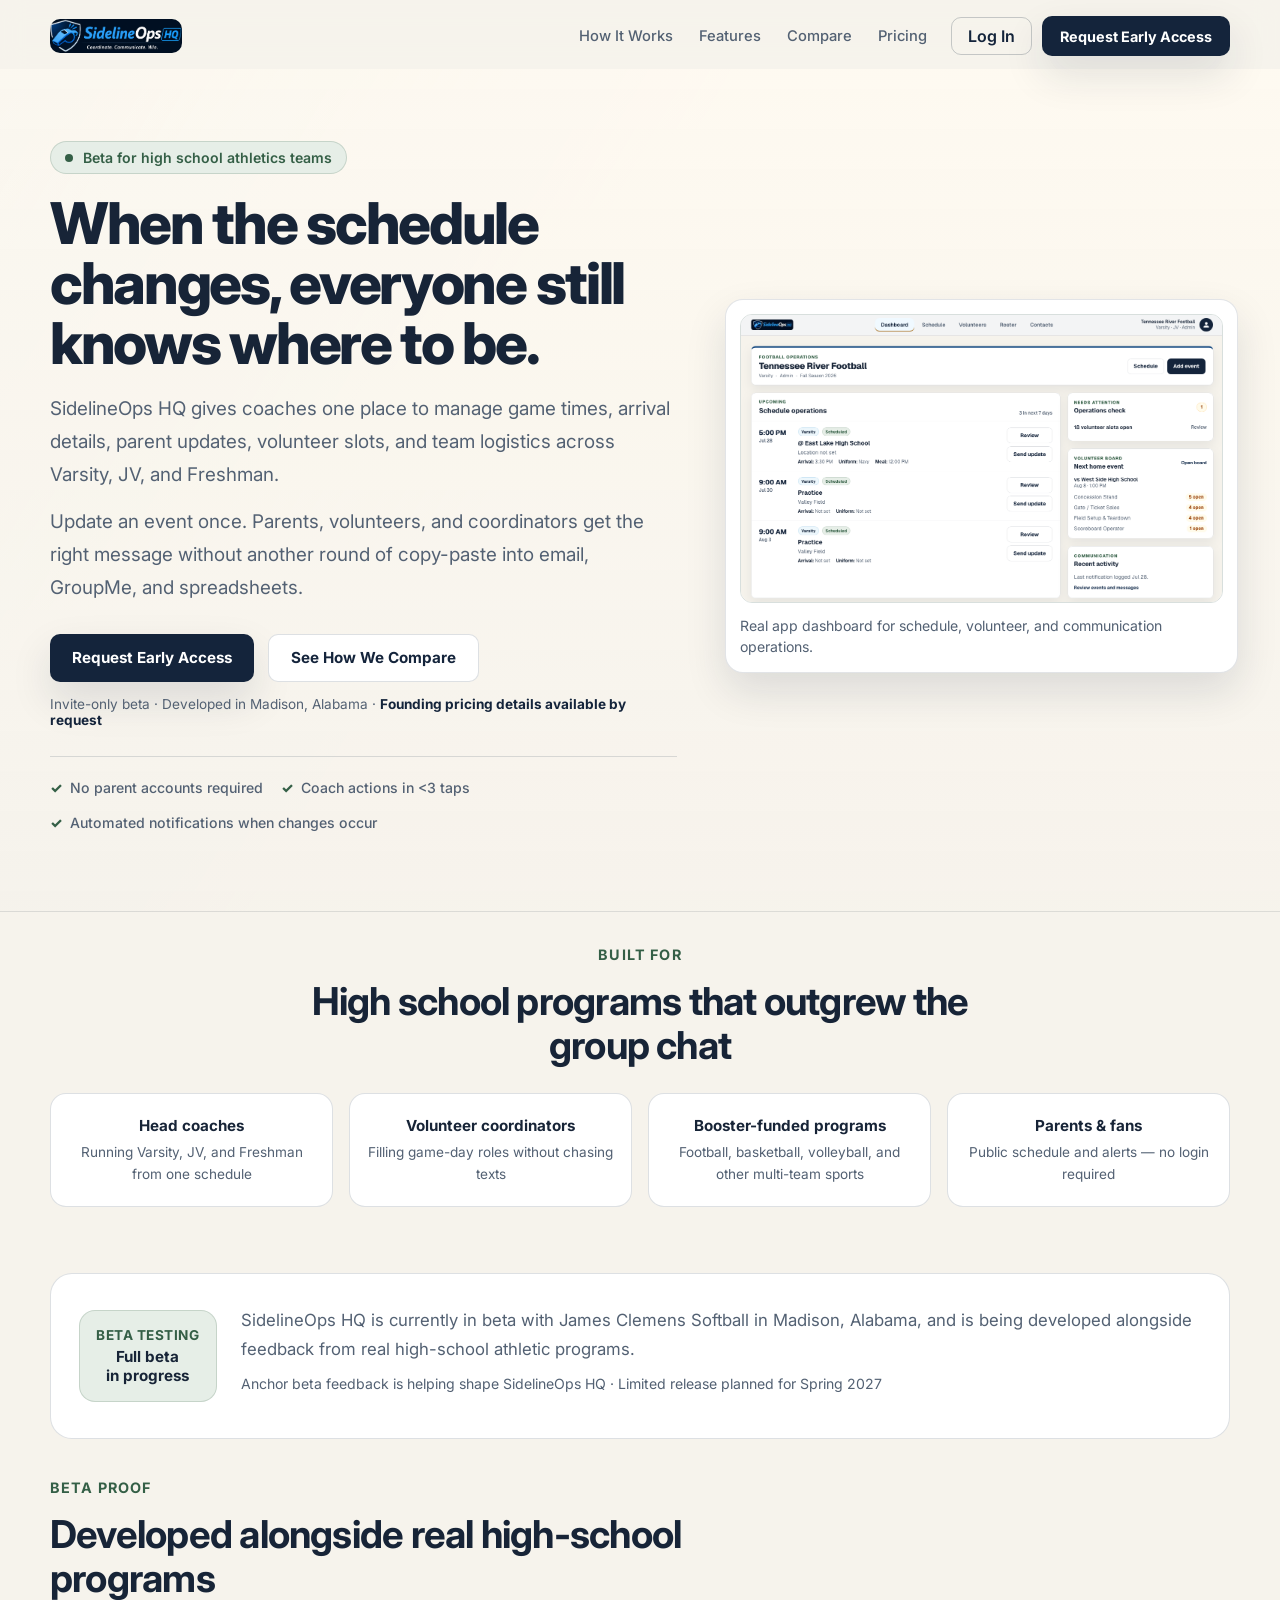
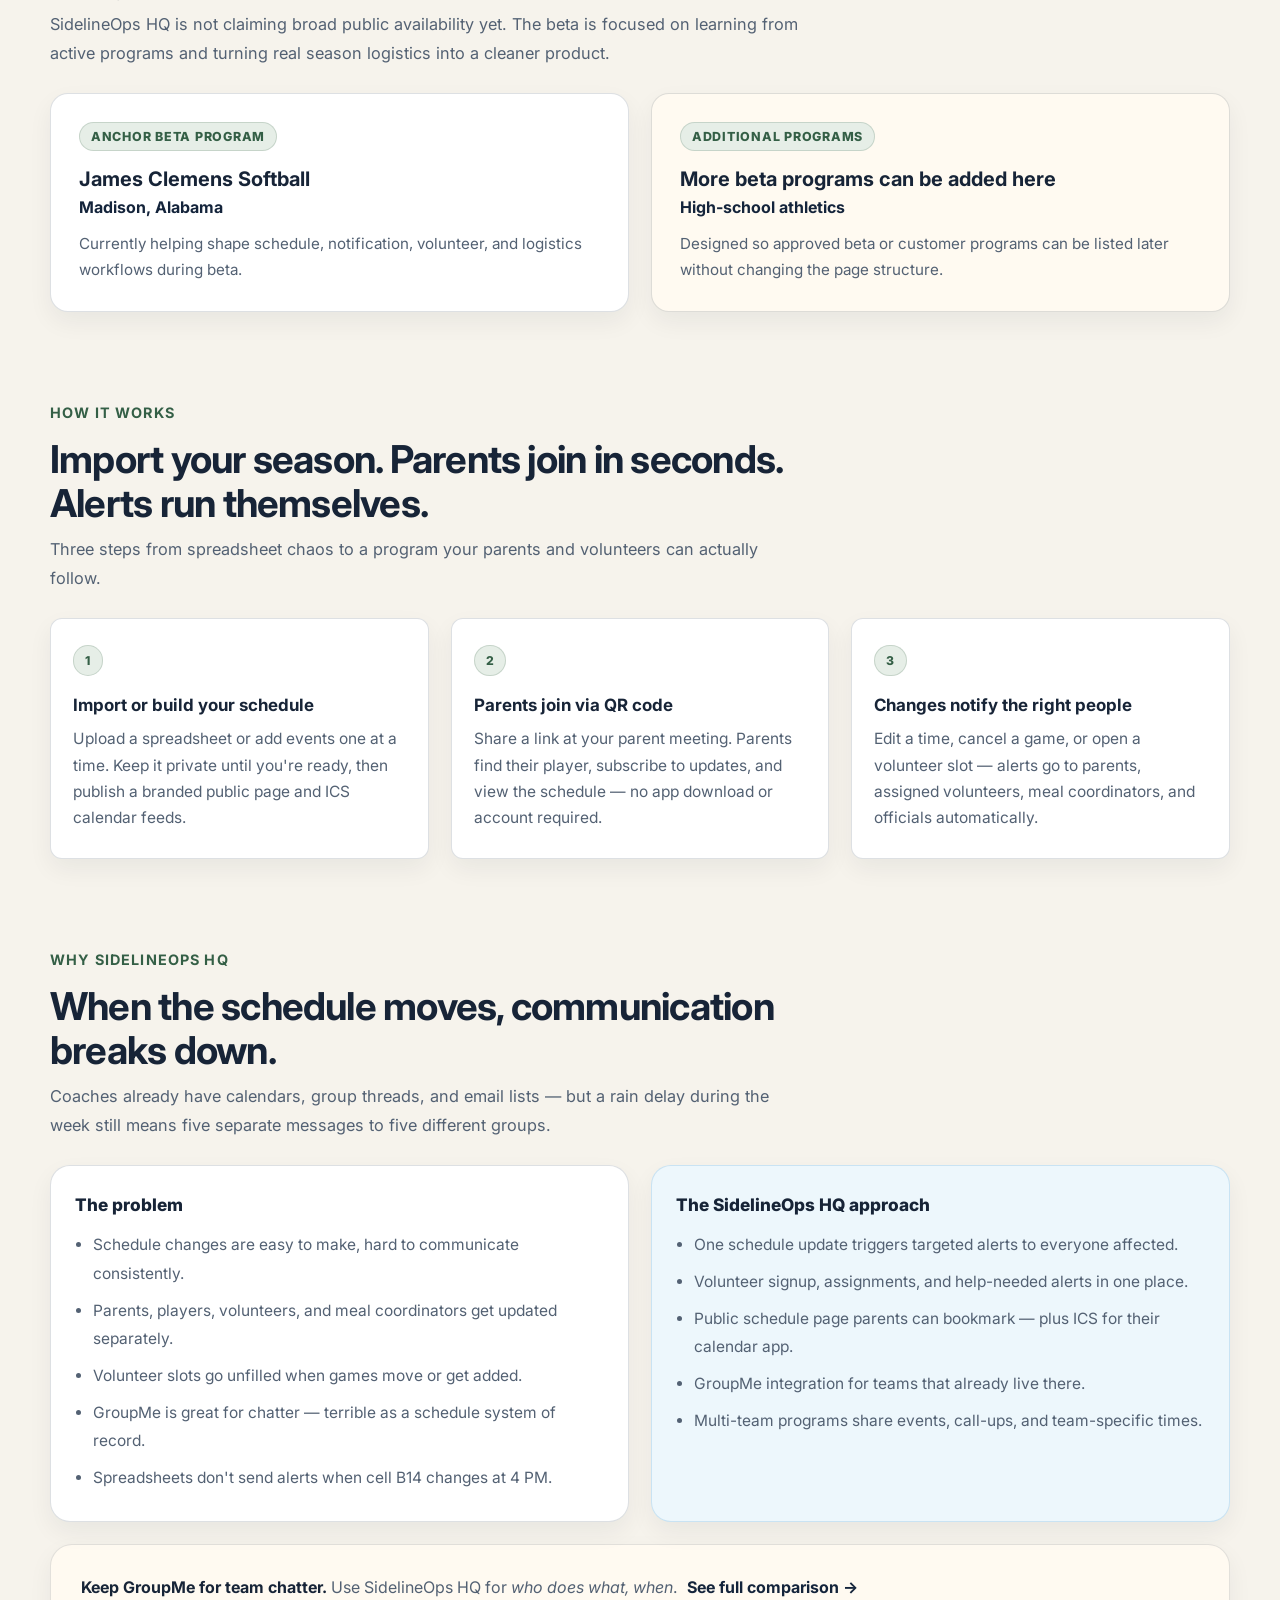
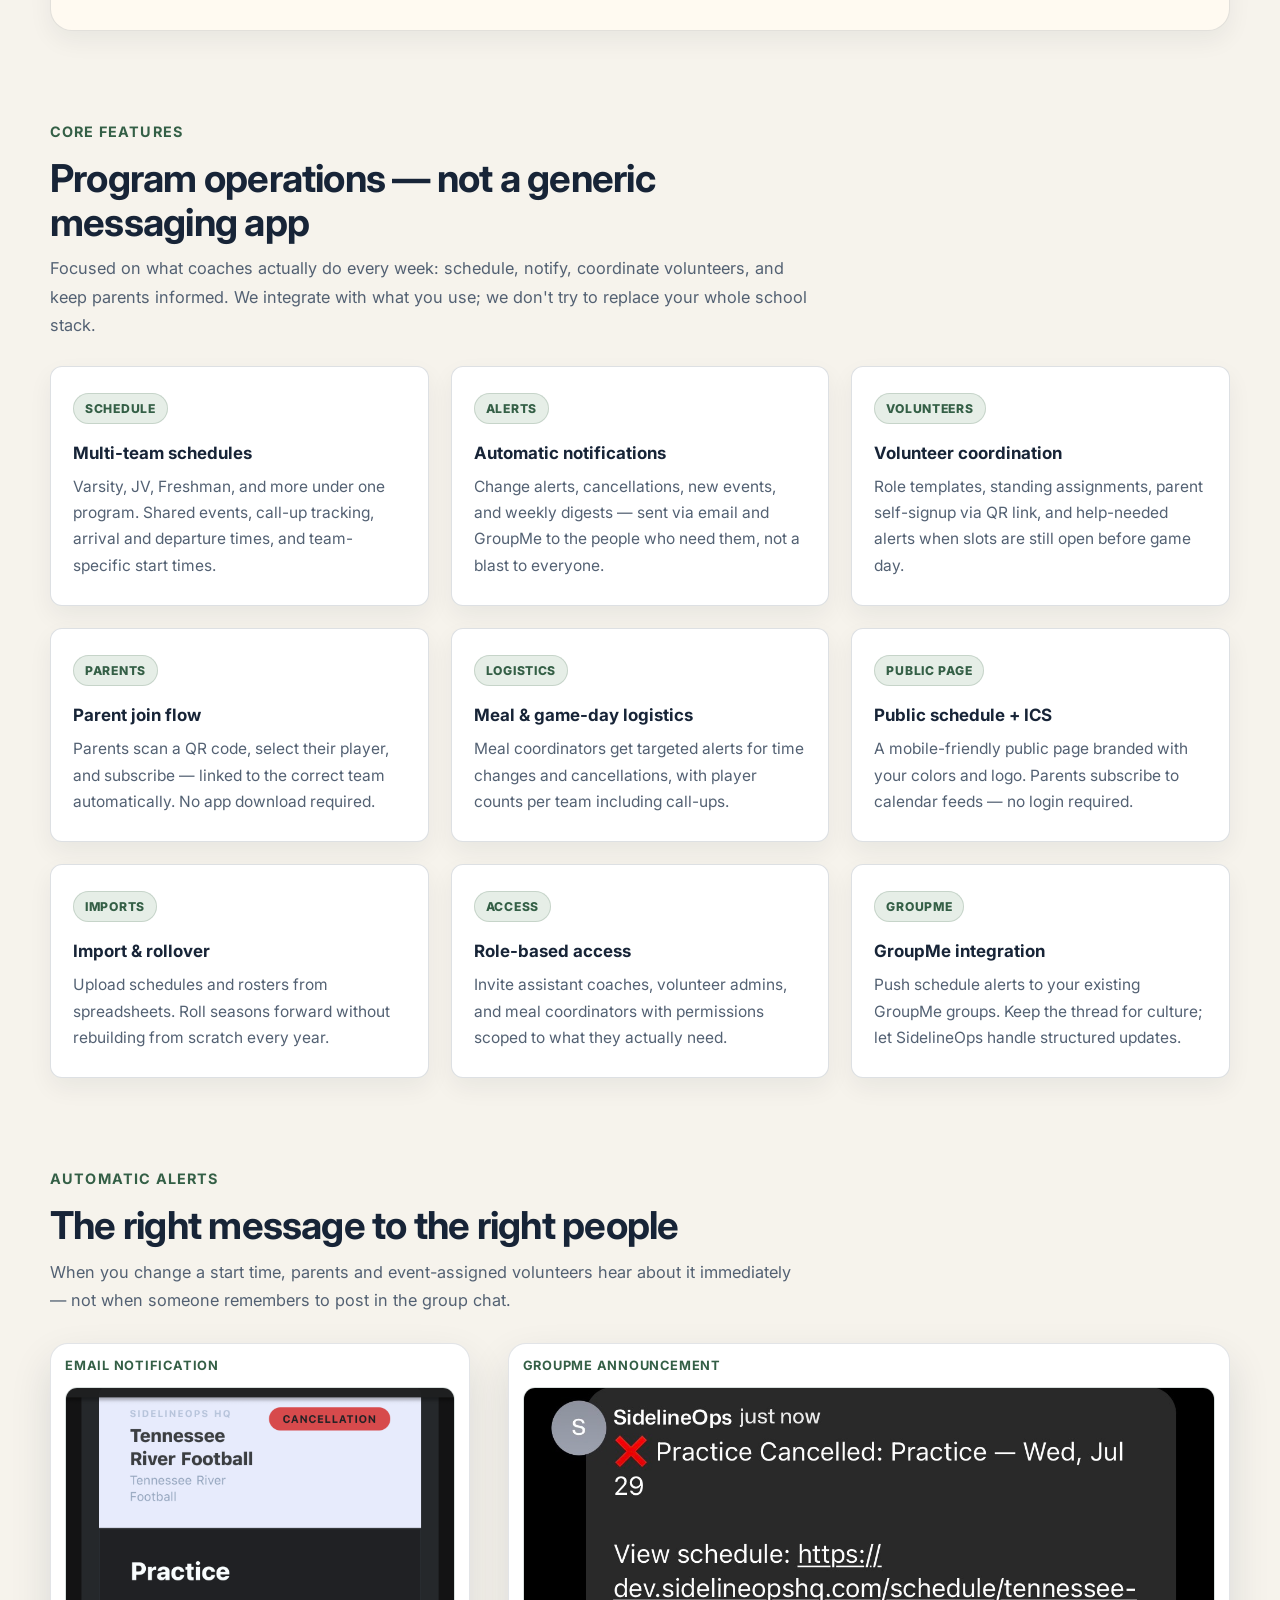
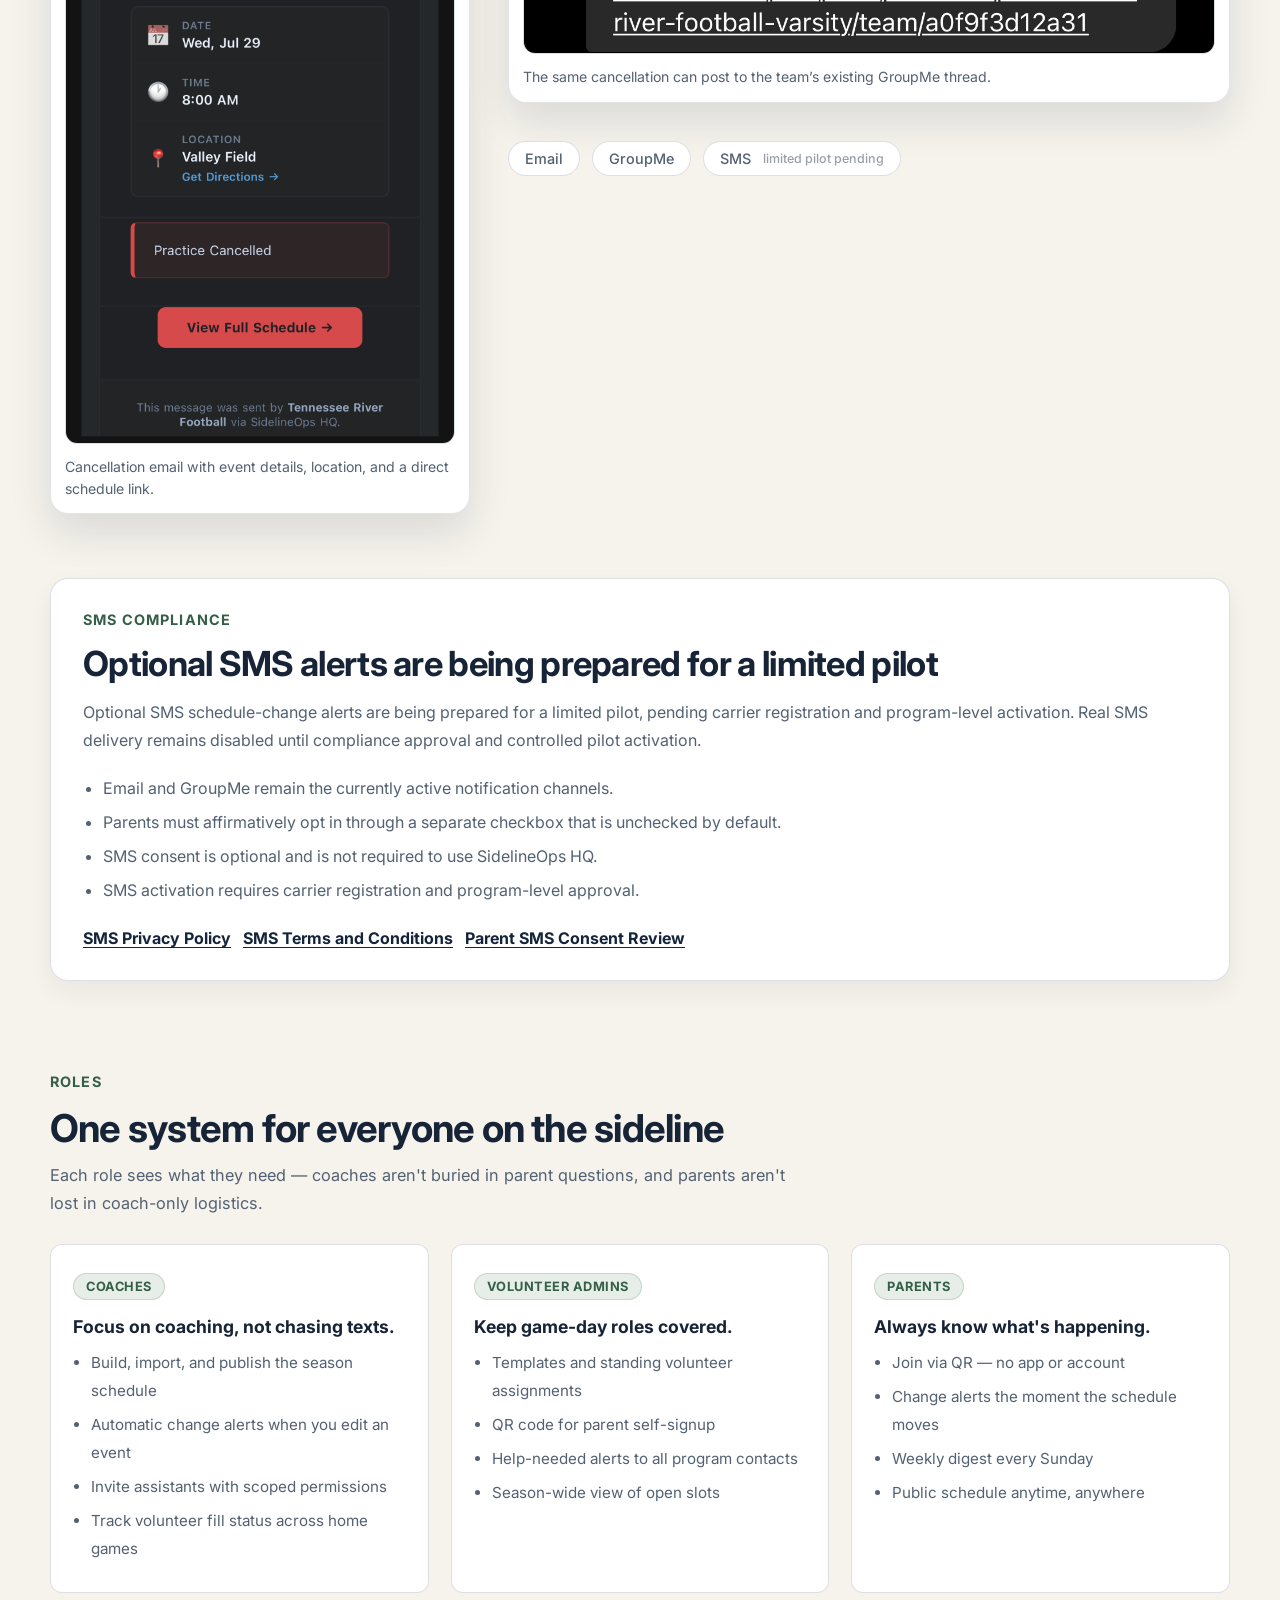
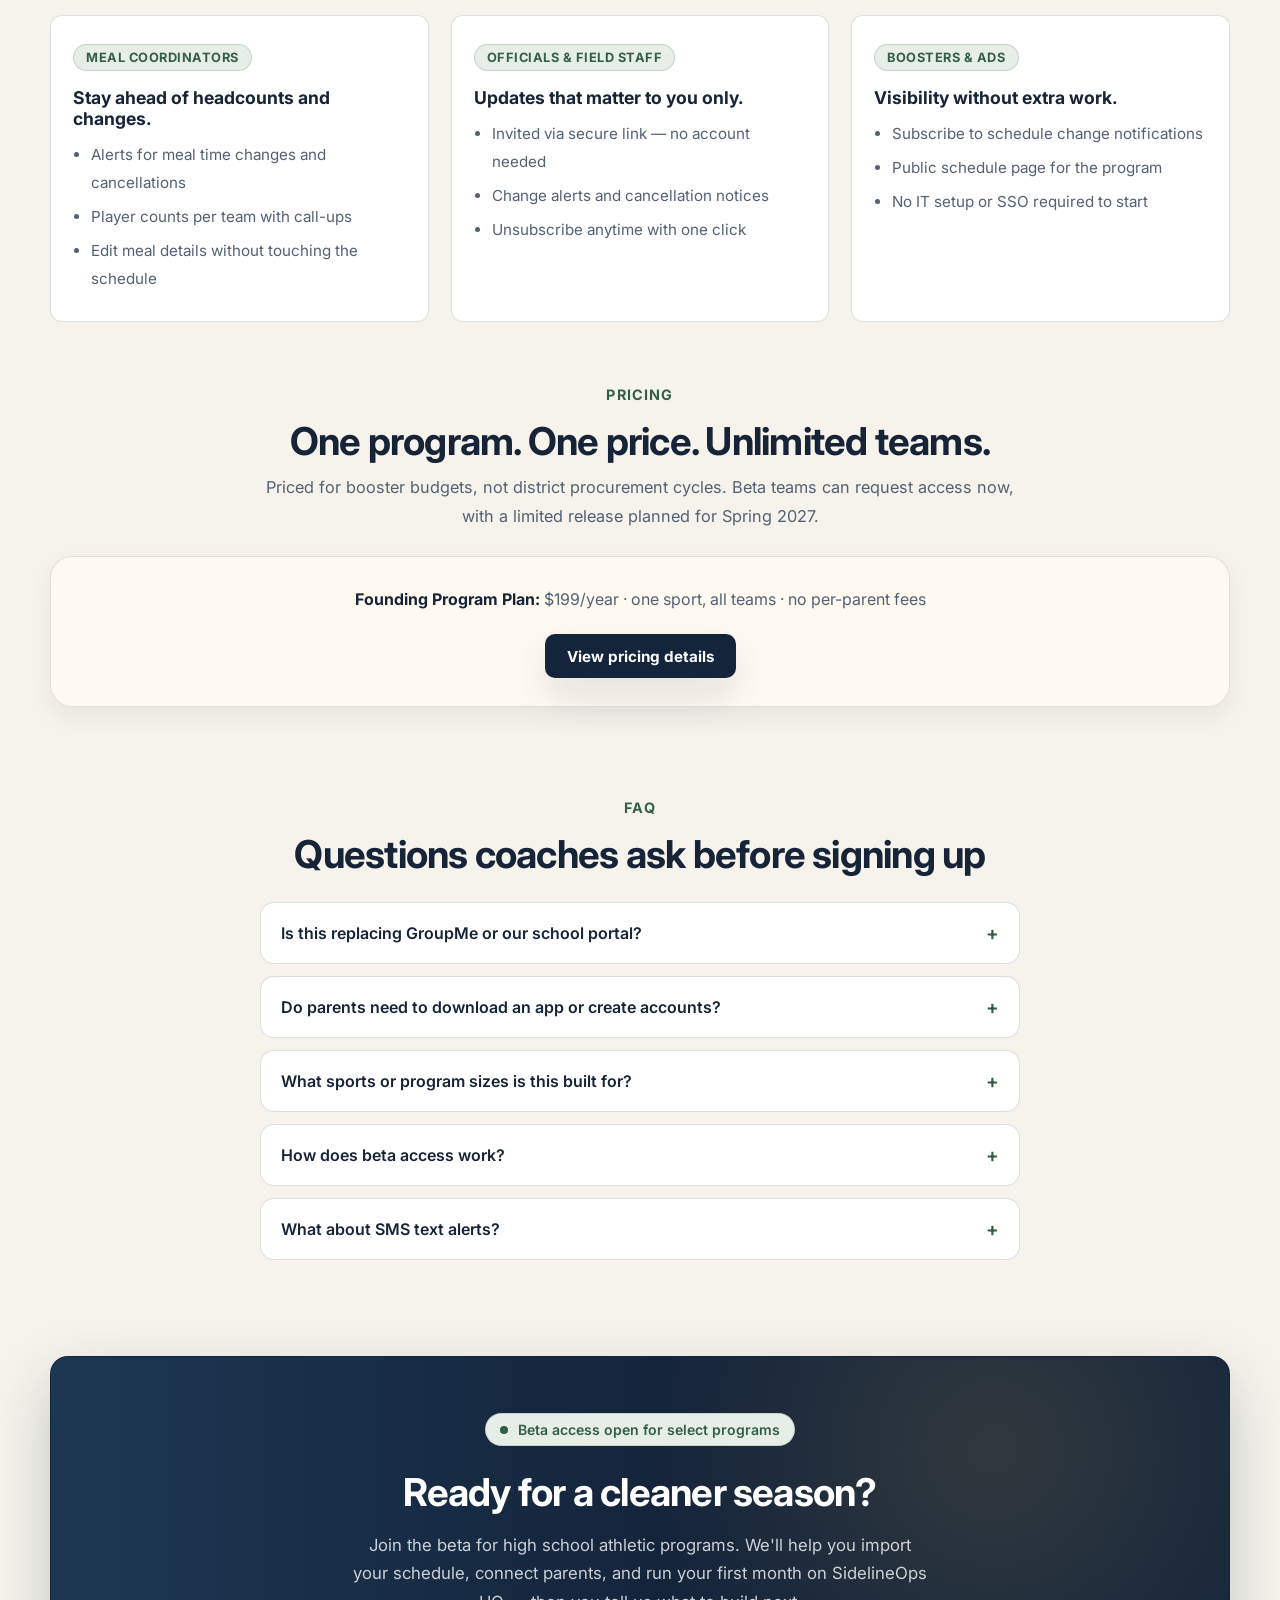
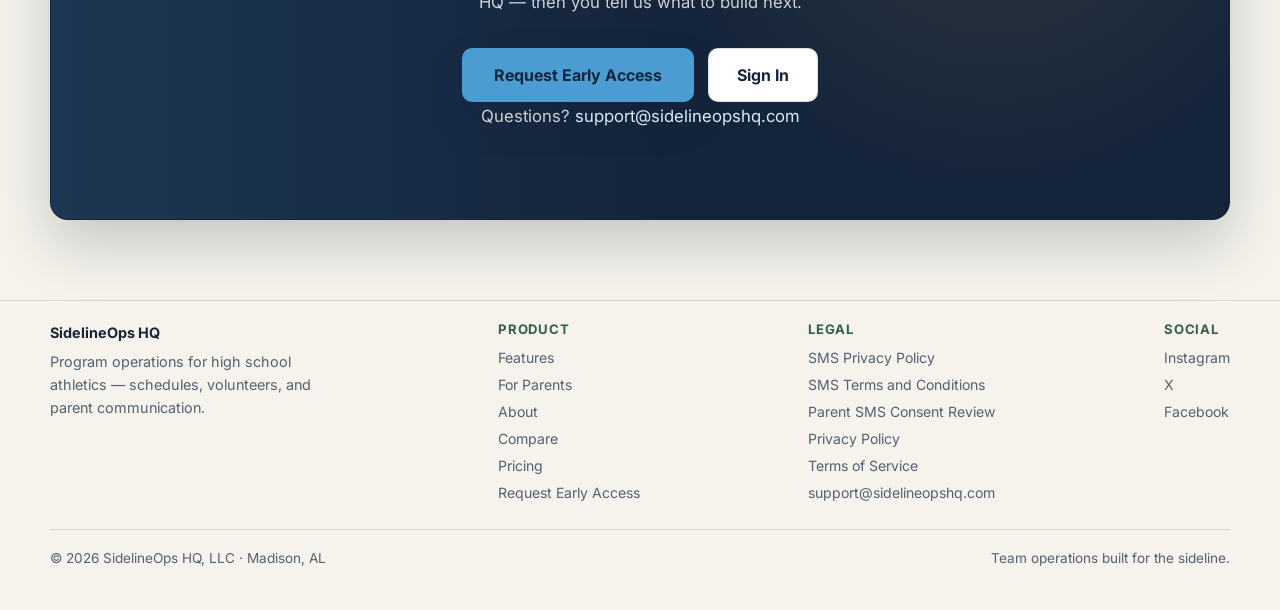
==== commit d3e55826: "Add parent guide and update founding price" ====
--- a/index.html
+++ b/index.html
@@ -533,7 +533,7 @@
             </p>
           </div>
           <div class="highlight-band center">
-            <strong>Founding Program Plan:</strong> $159/year · one sport, all teams · no per-parent fees<br />
+            <strong>Founding Program Plan:</strong> $199/year · one sport, all teams · no per-parent fees<br />
             <a class="btn btn-primary" style="margin-top:20px;min-height:44px;" href="pricing.html">View pricing details</a>
           </div>
         </div>
@@ -647,6 +647,7 @@
           <div class="footer-col-title">Product</div>
           <div class="footer-links">
             <a href="#features">Features</a>
+            <a href="parents.html">For Parents</a>
             <a href="about.html">About</a>
             <a href="compare.html">Compare</a>
             <a href="pricing.html">Pricing</a>
